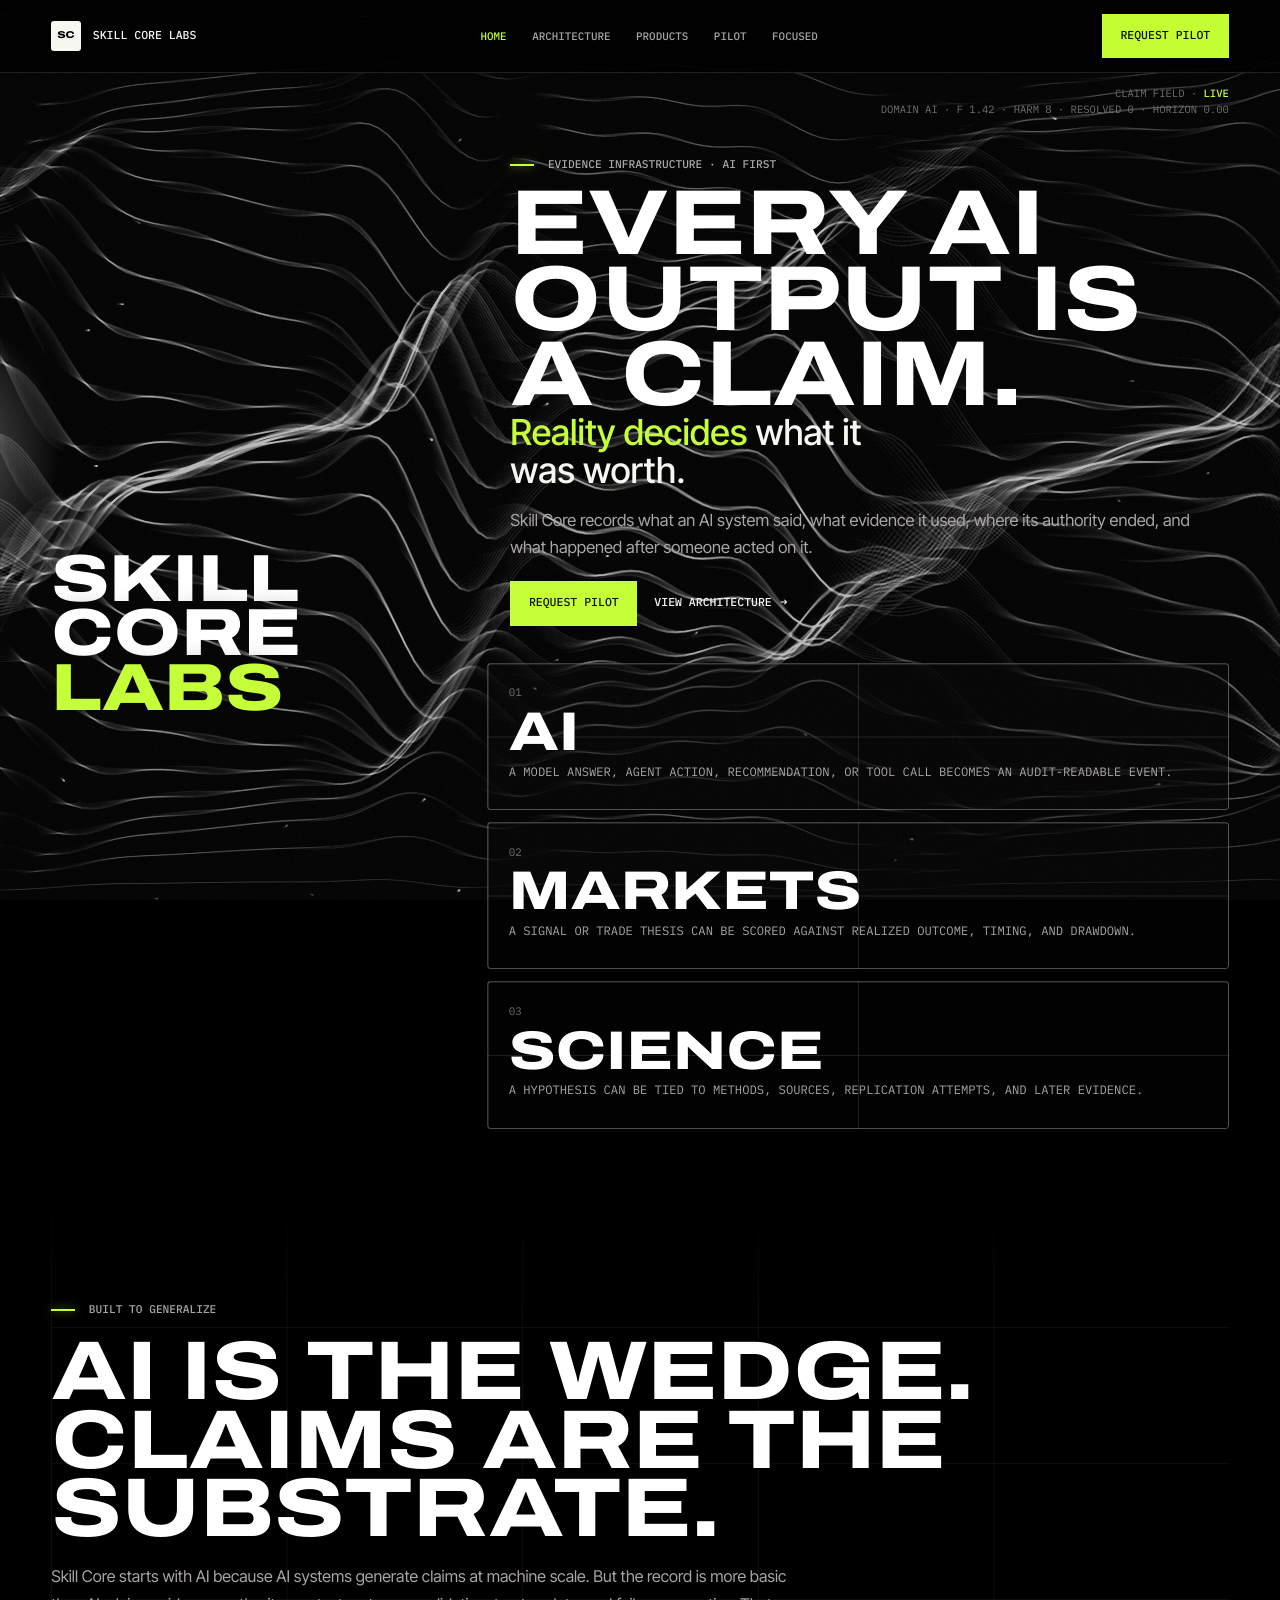
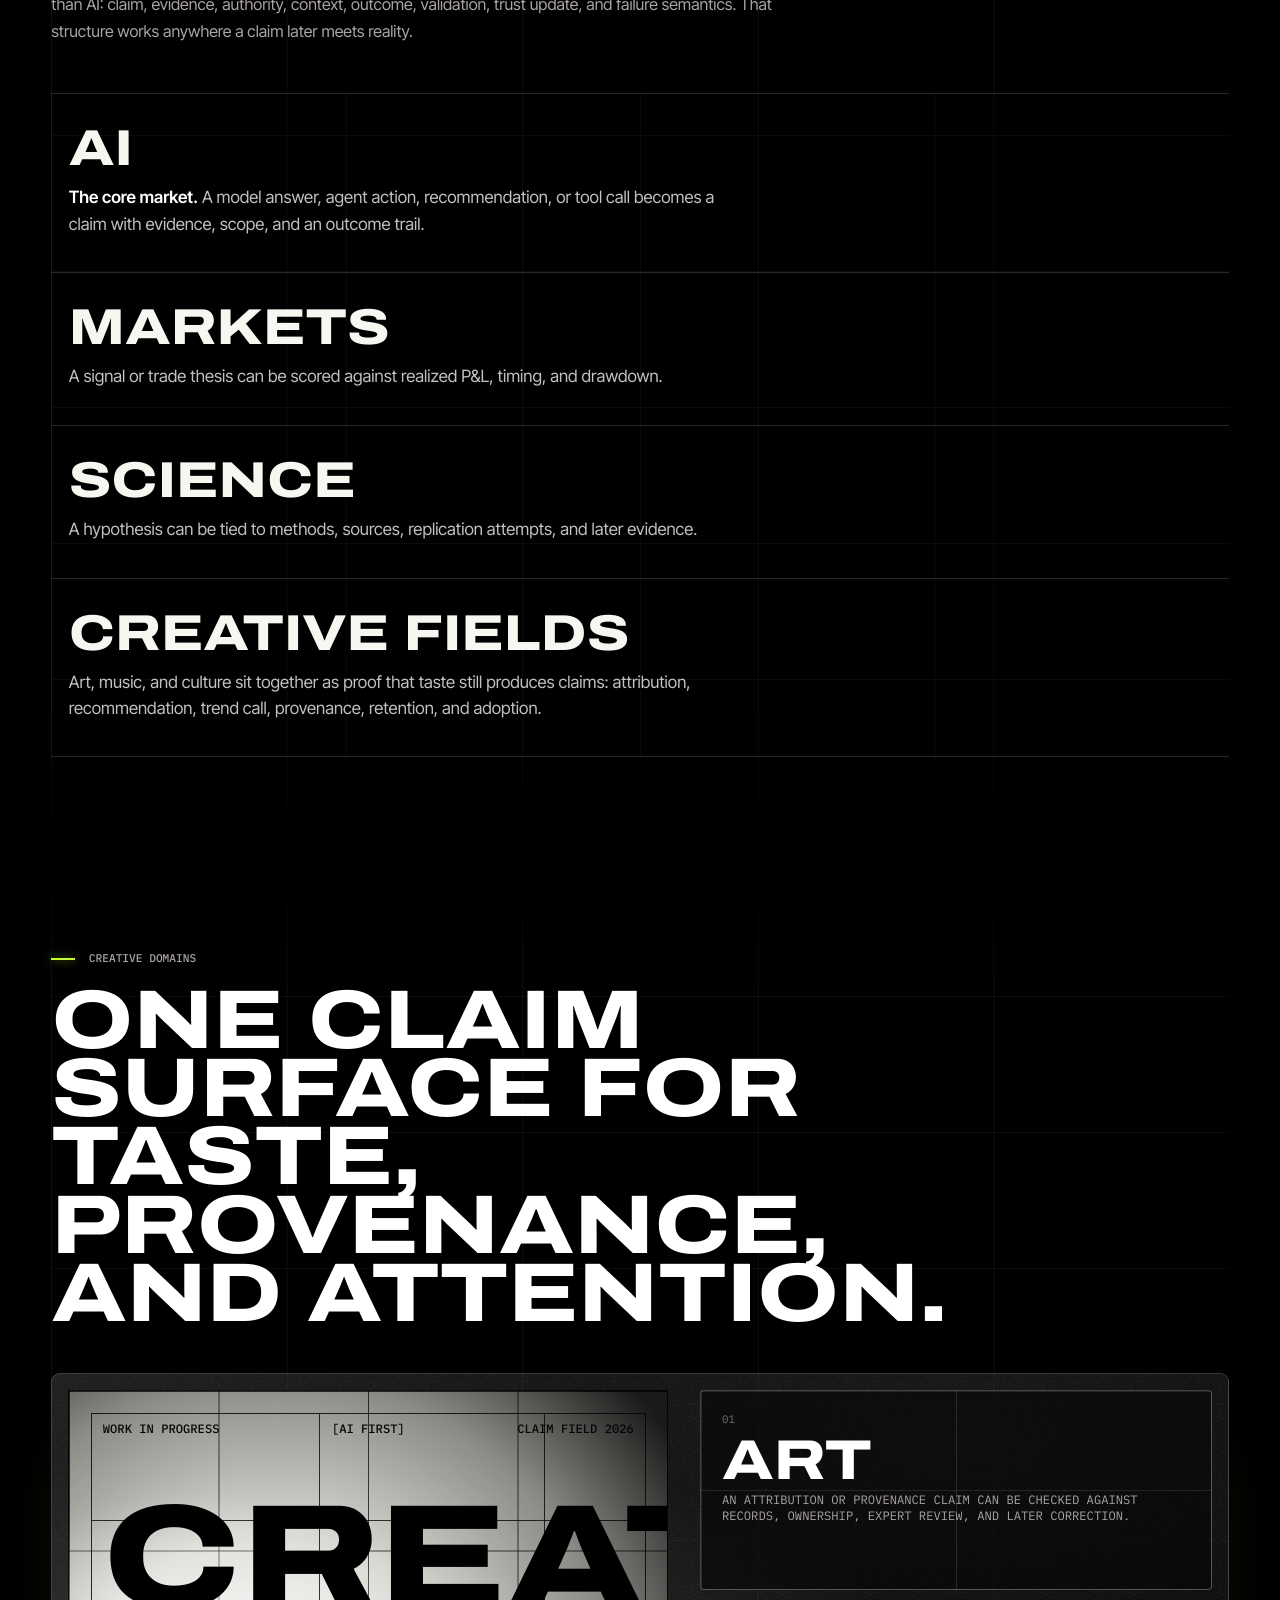
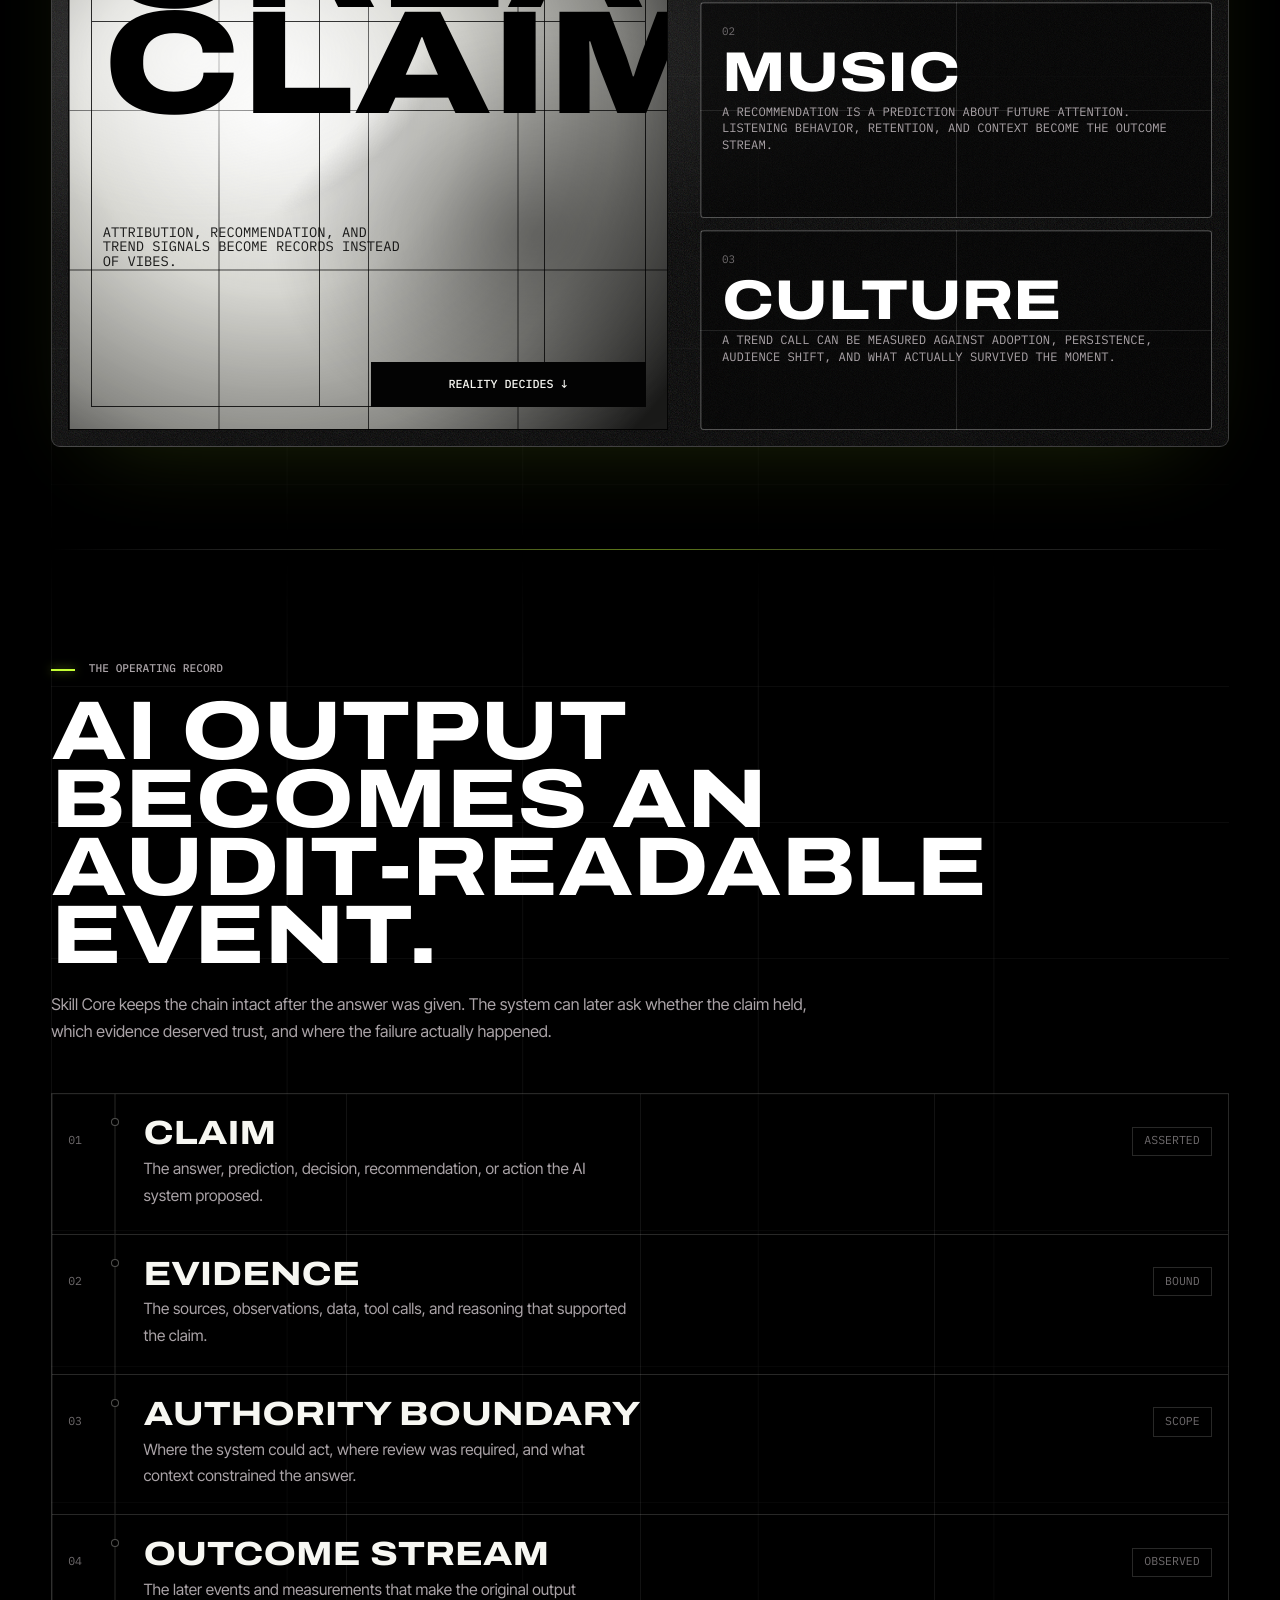
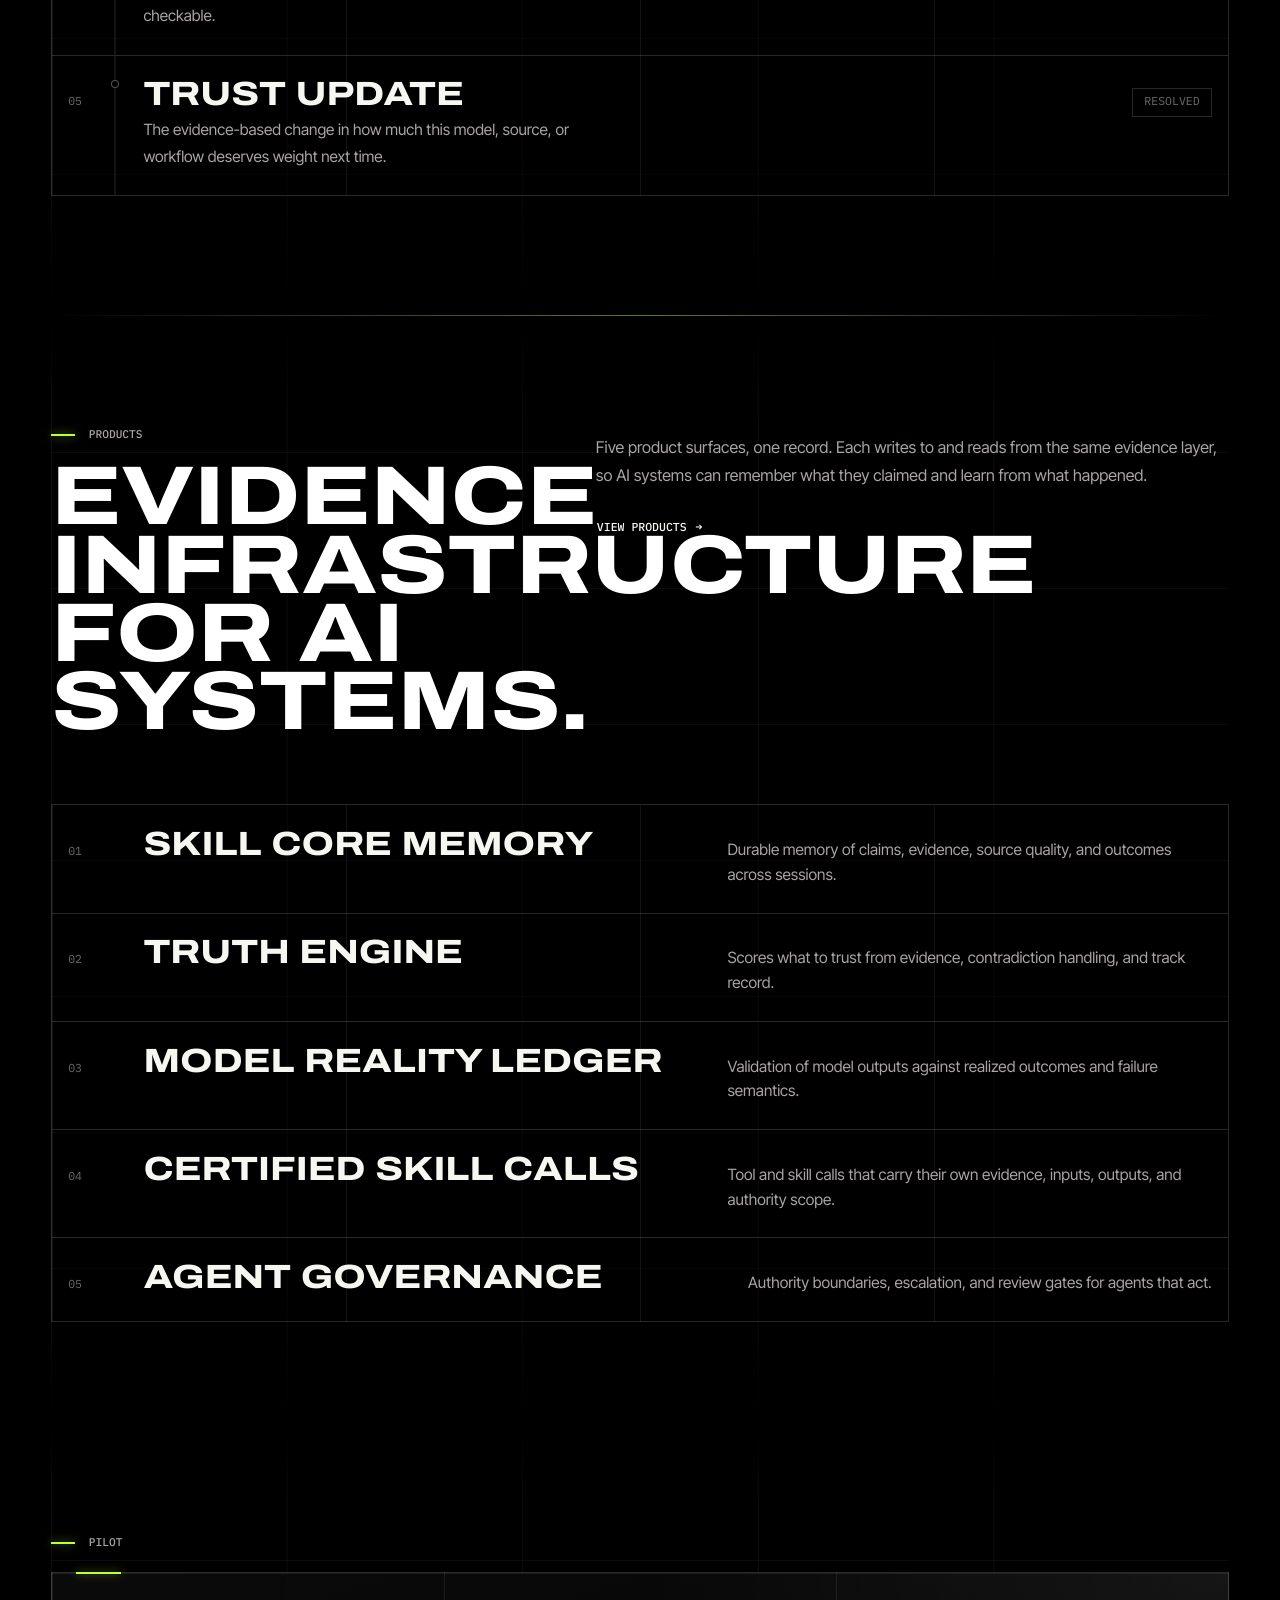
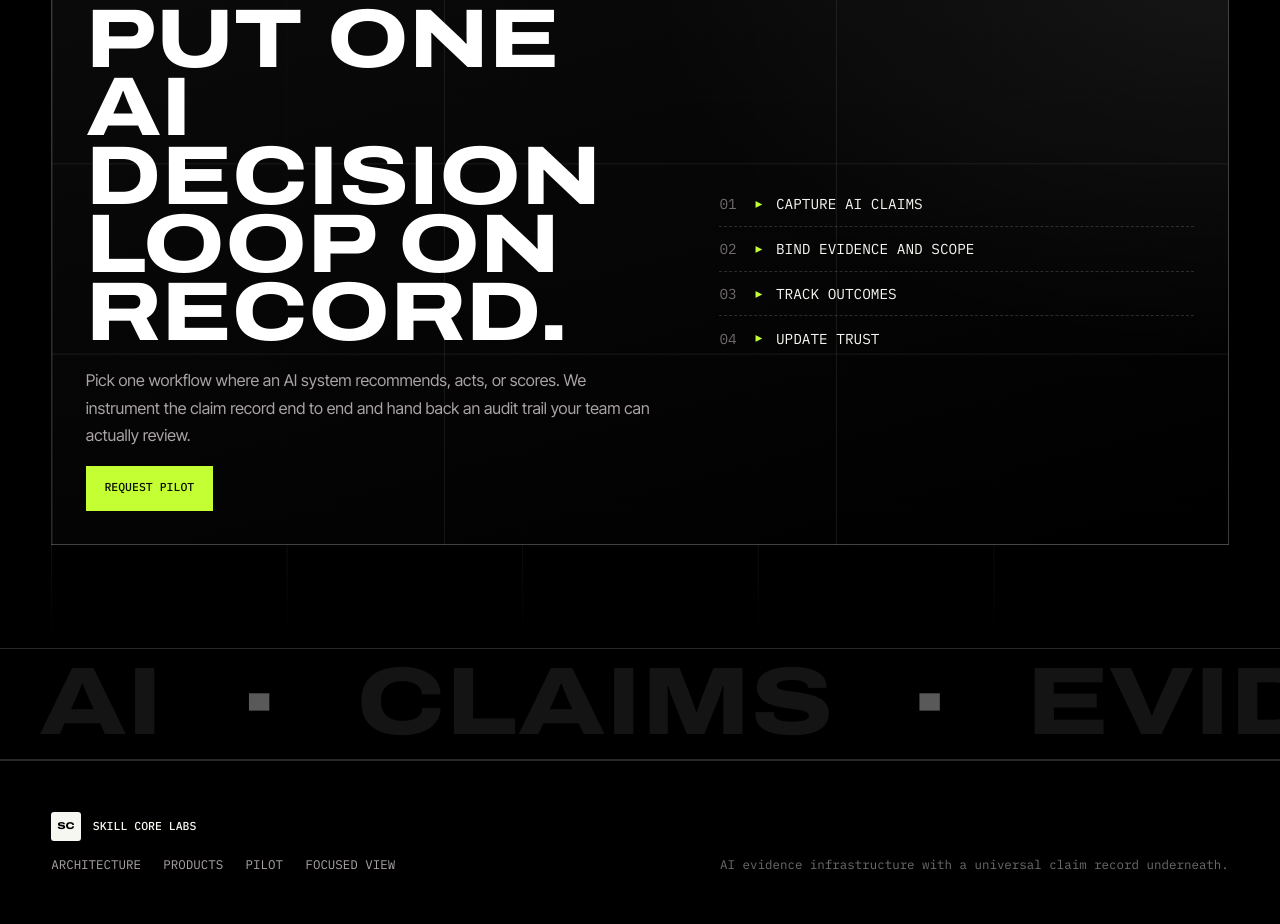
==== index.html @ 96c2e62c "Rebalance homepage hero hierarchy" ====
<!doctype html>
<html lang="en">
<head>
  <meta charset="utf-8">
  <meta name="viewport" content="width=device-width, initial-scale=1">
  <title>Skill Core Labs | Evidence Infrastructure for AI Systems</title>
  <meta name="description" content="Skill Core Labs records AI claims, binds them to evidence, tracks outcomes, and updates trust from what actually happened. Built for AI systems, extensible to markets, science, and creative domains.">
  <meta name="theme-color" content="#08080A">
  <meta property="og:type" content="website">
  <meta property="og:site_name" content="Skill Core Labs">
  <meta property="og:title" content="Skill Core Labs | Evidence Infrastructure for AI Systems">
  <meta property="og:description" content="Every AI output makes a claim. Skill Core binds the claim to evidence, authority, context, and outcomes so trust can update from reality.">
  <meta property="og:url" content="https://skillcorelabs.com/">
  <link rel="preconnect" href="https://fonts.googleapis.com">
  <link rel="preconnect" href="https://fonts.gstatic.com" crossorigin>
  <link href="https://fonts.googleapis.com/css2?family=Archivo:wdth,wght@62..125,100..900&family=IBM+Plex+Mono:wght@400;500&family=Inter+Tight:wght@400;500;600;700&display=swap" rel="stylesheet">
  <link rel="stylesheet" href="skillcore-v2.css">
</head>
<body>
  <canvas id="field" class="harmonic-field page-field" data-domain="3" aria-hidden="true" tabindex="-1"></canvas>
  <header class="topbar">
    <nav class="site-shell nav" aria-label="Primary navigation">
      <a class="brand" href="index.html"><span class="brand-mark">SC</span><span>Skill Core Labs</span></a>
      <div class="nav-links">
        <a aria-current="page" href="index.html">Home</a>
        <a href="architecture.html">Architecture</a>
        <a href="products.html">Products</a>
        <a href="pilot.html">Pilot</a>
        <a href="index-focused.html">Focused</a>
      </div>
      <a class="cta" href="pilot.html">Request pilot</a>
    </nav>
  </header>

  <main id="main">
    <section class="hero hero-claim-board">
      <div class="hud" aria-hidden="true">
        <div>CLAIM FIELD · <b>live</b></div>
        <div id="hud-line">DOMAIN AI · f 1.60 · HARM 6 · RESOLVED 0 · HORIZON 0.00</div>
      </div>
      <div class="hero-grid">
        <div class="home-hero-layout intro d2" aria-label="Skill Core claim field overview">
          <div class="wordmark" aria-label="Skill Core Labs"><span>Skill</span><span>Core</span><span class="labs">Labs</span></div>
          <div class="claim-stack">
            <div class="claim-intro">
              <p class="eyebrow intro d1">Evidence infrastructure · AI first</p>
              <h1 class="hero-title">Every AI output is a claim.</h1>
              <p class="thesis intro d3"><span class="gold">Reality decides</span> what it was worth.</p>
              <p class="lede intro d4">Skill Core records what an AI system said, what evidence it used, where its authority ended, and what happened after someone acted on it.</p>
              <div class="cta-row intro d5">
                <a class="btn" href="pilot.html">Request pilot</a>
                <a class="btn btn-ghost" href="architecture.html">View architecture <span class="arr">→</span></a>
              </div>
            </div>
            <div class="claim-cards">
              <article class="claim-card">
                <span class="proof-index">01</span>
                <h2>AI</h2>
                <p>A model answer, agent action, recommendation, or tool call becomes an audit-readable event.</p>
              </article>
              <article class="claim-card">
                <span class="proof-index">02</span>
                <h2>Markets</h2>
                <p>A signal or trade thesis can be scored against realized outcome, timing, and drawdown.</p>
              </article>
              <article class="claim-card">
                <span class="proof-index">03</span>
                <h2>Science</h2>
                <p>A hypothesis can be tied to methods, sources, replication attempts, and later evidence.</p>
              </article>
            </div>
          </div>
        </div>
      </div>
    </section>

    <section class="band">
      <div class="wrap">
        <div class="reveal">
          <p class="eyebrow">Built to generalize</p>
          <h2 class="head">AI is the wedge. Claims are the substrate.</h2>
          <p class="body-col">Skill Core starts with AI because AI systems generate claims at machine scale. But the record is more basic than AI: claim, evidence, authority, context, outcome, validation, trust update, and failure semantics. That structure works anywhere a claim later meets reality.</p>
        </div>

        <div class="doms reveal">
          <div class="dom"><div class="dname">AI</div><div class="dtext"><b>The core market.</b> A model answer, agent action, recommendation, or tool call becomes a claim with evidence, scope, and an outcome trail.</div></div>
          <div class="dom"><div class="dname">Markets</div><div class="dtext">A signal or trade thesis can be scored against realized P&amp;L, timing, and drawdown.</div></div>
          <div class="dom"><div class="dname">Science</div><div class="dtext">A hypothesis can be tied to methods, sources, replication attempts, and later evidence.</div></div>
          <div class="dom"><div class="dname">Creative fields</div><div class="dtext">Art, music, and culture sit together as proof that taste still produces claims: attribution, recommendation, trend call, provenance, retention, and adoption.</div></div>
        </div>
      </div>
    </section>

    <section class="band creative-proof">
      <div class="wrap">
        <div class="reveal creative-head">
          <div>
            <p class="eyebrow">Creative domains</p>
            <h2 class="head">One claim surface for taste, provenance, and attention.</h2>
          </div>
        </div>

        <div class="proof-board reveal" aria-label="Creative fields claim examples">
          <div class="proof-poster">
            <div class="poster-grid" aria-hidden="true">
              <span></span><span></span><span></span><span></span>
            </div>
            <div class="poster-top">
              <span>WORK IN PROGRESS</span>
              <span>[AI FIRST]</span>
              <span>CLAIM FIELD 2026</span>
            </div>
            <div class="poster-title">Creative<br>Claims</div>
            <div class="poster-copy">Attribution, recommendation, and trend signals become records instead of vibes.</div>
            <div class="poster-stamp">Reality decides ↓</div>
          </div>

          <div class="proof-stack">
            <article class="proof-card">
              <span class="proof-index">01</span>
              <h3>Art</h3>
              <p>An attribution or provenance claim can be checked against records, ownership, expert review, and later correction.</p>
            </article>
            <article class="proof-card">
              <span class="proof-index">02</span>
              <h3>Music</h3>
              <p>A recommendation is a prediction about future attention. Listening behavior, retention, and context become the outcome stream.</p>
            </article>
            <article class="proof-card">
              <span class="proof-index">03</span>
              <h3>Culture</h3>
              <p>A trend call can be measured against adoption, persistence, audience shift, and what actually survived the moment.</p>
            </article>
          </div>
        </div>
      </div>
    </section>

    <div class="wrap"><hr class="hr-horizon"></div>

    <section class="band">
      <div class="wrap">
        <div class="reveal">
          <p class="eyebrow">The operating record</p>
          <h2 class="head">AI output becomes an audit-readable event.</h2>
          <p class="body-col">Skill Core keeps the chain intact after the answer was given. The system can later ask whether the claim held, which evidence deserved trust, and where the failure actually happened.</p>
        </div>
        <ol class="record reveal">
          <li class="rec"><span class="idx">01</span><span class="node" aria-hidden="true"></span><div><div class="ttl">Claim</div><p class="desc">The answer, prediction, decision, recommendation, or action the AI system proposed.</p></div><span class="tag">asserted</span></li>
          <li class="rec"><span class="idx">02</span><span class="node" aria-hidden="true"></span><div><div class="ttl">Evidence</div><p class="desc">The sources, observations, data, tool calls, and reasoning that supported the claim.</p></div><span class="tag">bound</span></li>
          <li class="rec"><span class="idx">03</span><span class="node" aria-hidden="true"></span><div><div class="ttl">Authority boundary</div><p class="desc">Where the system could act, where review was required, and what context constrained the answer.</p></div><span class="tag">scope</span></li>
          <li class="rec"><span class="idx">04</span><span class="node" aria-hidden="true"></span><div><div class="ttl">Outcome stream</div><p class="desc">The later events and measurements that make the original output checkable.</p></div><span class="tag">observed</span></li>
          <li class="rec"><span class="idx">05</span><span class="node" aria-hidden="true"></span><div><div class="ttl">Trust update</div><p class="desc">The evidence-based change in how much this model, source, or workflow deserves weight next time.</p></div><span class="tag">resolved</span></li>
        </ol>
      </div>
    </section>

    <div class="wrap"><hr class="hr-horizon"></div>

    <section class="band">
      <div class="wrap">
        <div class="reveal two">
          <div>
            <p class="eyebrow">Products</p>
            <h2 class="head">Evidence infrastructure for AI systems.</h2>
          </div>
          <div class="body-col">
            <p>Five product surfaces, one record. Each writes to and reads from the same evidence layer, so AI systems can remember what they claimed and learn from what happened.</p>
            <a class="btn btn-ghost" href="products.html">View products <span class="arr">→</span></a>
          </div>
        </div>
        <div class="prod reveal">
          <div class="prow"><span class="pidx">01</span><span class="pname">Skill Core Memory</span><span class="pdesc">Durable memory of claims, evidence, source quality, and outcomes across sessions.</span></div>
          <div class="prow"><span class="pidx">02</span><span class="pname">Truth Engine</span><span class="pdesc">Scores what to trust from evidence, contradiction handling, and track record.</span></div>
          <div class="prow"><span class="pidx">03</span><span class="pname">Model Reality Ledger</span><span class="pdesc">Validation of model outputs against realized outcomes and failure semantics.</span></div>
          <div class="prow"><span class="pidx">04</span><span class="pname">Certified Skill Calls</span><span class="pdesc">Tool and skill calls that carry their own evidence, inputs, outputs, and authority scope.</span></div>
          <div class="prow"><span class="pidx">05</span><span class="pname">Agent Governance</span><span class="pdesc">Authority boundaries, escalation, and review gates for agents that act.</span></div>
        </div>
      </div>
    </section>

    <section class="band">
      <div class="wrap reveal">
        <p class="eyebrow">Pilot</p>
        <div class="pilot-card">
          <div class="pilot-grid">
            <div>
              <h2 class="head">Put one AI decision loop on record.</h2>
              <p class="body-col">Pick one workflow where an AI system recommends, acts, or scores. We instrument the claim record end to end and hand back an audit trail your team can actually review.</p>
              <a class="btn" href="pilot.html">Request pilot</a>
            </div>
            <ol class="steps">
              <li><span class="num">01</span><span class="tick">▸</span>Capture AI claims</li>
              <li><span class="num">02</span><span class="tick">▸</span>Bind evidence and scope</li>
              <li><span class="num">03</span><span class="tick">▸</span>Track outcomes</li>
              <li><span class="num">04</span><span class="tick">▸</span>Update trust</li>
            </ol>
          </div>
        </div>
      </div>
    </section>

    <div class="marquee" aria-hidden="true"><div class="marquee__track" id="marquee"></div></div>
  </main>

  <footer class="footer">
    <div class="site-shell footer-grid">
      <div>
        <a class="brand" href="index.html"><span class="brand-mark">SC</span><span>Skill Core Labs</span></a>
        <div class="foot-links"><a href="architecture.html">Architecture</a><a href="products.html">Products</a><a href="pilot.html">Pilot</a><a href="index-focused.html">Focused view</a></div>
      </div>
      <span>AI evidence infrastructure with a universal claim record underneath.</span>
    </div>
  </footer>
  <script src="skillcore-field.js"></script>
</body>
</html>
---- skillcore-v2.css ----
:root {
  --ink: #000000;
  --ink-2: #050505;
  --panel: #090909;
  --panel-2: #111111;
  --paper: #f7f7f2;
  --paper-hot: #ffffff;
  --poster: #d7d7d1;
  --muted: #aaa3a7;
  --muted-2: #6f6b6d;
  --line: rgba(247, 247, 242, 0.16);
  --line-strong: rgba(247, 247, 242, 0.32);
  --accent-rgb: 196, 255, 52;
  --accent: rgb(var(--accent-rgb));
  --maxw: 1540px;
  --pad: clamp(1rem, 4vw, 4.2rem);
  --sec: clamp(4rem, 8vw, 7rem);
  --display: "Archivo", "Arial Black", "Helvetica Neue", Arial, system-ui, sans-serif;
  --body: "Inter Tight", "Helvetica Neue", Arial, system-ui, -apple-system, sans-serif;
  --mono: "IBM Plex Mono", "SFMono-Regular", Consolas, ui-monospace, monospace;
}

* { box-sizing: border-box; }

html {
  background: var(--ink);
  -webkit-text-size-adjust: 100%;
  scroll-behavior: smooth;
  font-synthesis: none;
}

body {
  margin: 0;
  min-height: 100vh;
  color: var(--paper);
  background: #000;
  font-family: var(--body);
  font-size: 1.04rem;
  line-height: 1.6;
  font-weight: 400;
  letter-spacing: 0;
  -webkit-font-smoothing: antialiased;
  text-rendering: geometricPrecision;
  overflow-x: hidden;
}

body::before {
  content: "";
  position: fixed;
  inset: 0;
  z-index: -2;
  pointer-events: none;
  opacity: 0.35;
  background:
    linear-gradient(90deg, rgba(255,255,255,0.06) 0 1px, transparent 1px) 50% 0 / 20vw 100%,
    linear-gradient(180deg, rgba(255,255,255,0.04) 0 1px, transparent 1px) 0 0 / 100% 12rem;
  mask-image: radial-gradient(100% 80% at 50% 15%, #000 0 42%, transparent 78%);
}

body::after {
  content: "";
  position: fixed;
  inset: 0;
  z-index: 40;
  pointer-events: none;
  opacity: 0.075;
  mix-blend-mode: screen;
  background-image: url("data:image/svg+xml,%3Csvg xmlns='http://www.w3.org/2000/svg' width='150' height='150'%3E%3Cfilter id='n'%3E%3CfeTurbulence type='fractalNoise' baseFrequency='0.9' numOctaves='3' stitchTiles='stitch'/%3E%3C/filter%3E%3Crect width='100%25' height='100%25' filter='url(%23n)' opacity='0.72'/%3E%3C/svg%3E");
}

a { color: inherit; text-decoration: none; }
button { font: inherit; }
::selection { background: rgba(var(--accent-rgb), 0.3); color: #0a0f02; }
.gold { color: var(--accent); }

.sr-only {
  position: absolute;
  width: 1px;
  height: 1px;
  padding: 0;
  margin: -1px;
  overflow: hidden;
  clip: rect(0, 0, 0, 0);
  white-space: nowrap;
  border: 0;
}

.site-shell,
.wrap {
  width: 100%;
  max-width: var(--maxw);
  margin-inline: auto;
  padding-inline: var(--pad);
}

main,
.footer,
footer {
  position: relative;
  z-index: 1;
}

.topbar {
  position: fixed;
  inset: 0 0 auto 0;
  z-index: 50;
  border-bottom: 1px solid rgba(255,255,255,0.12);
  background: rgba(0, 0, 0, 0.78);
  backdrop-filter: blur(18px) saturate(110%);
  -webkit-backdrop-filter: blur(18px) saturate(110%);
}

.nav {
  min-height: 72px;
  display: flex;
  align-items: center;
  justify-content: space-between;
  gap: 1rem;
}

.brand {
  display: inline-flex;
  align-items: center;
  gap: 0.75rem;
  color: var(--paper);
  font-family: var(--mono);
  font-size: 0.72rem;
  font-weight: 500;
  letter-spacing: 0;
  line-height: 1;
  text-transform: uppercase;
}

.brand-mark {
  position: relative;
  display: grid;
  place-items: center;
  width: 1.85rem;
  height: 1.85rem;
  overflow: hidden;
  border: 1px solid var(--line-strong);
  border-radius: 3px;
  color: #000;
  background: var(--paper);
  font-family: var(--display);
  font-size: 0.62rem;
  font-weight: 780;
  font-variation-settings: "wdth" 122, "wght" 780;
}

.nav-links {
  display: flex;
  align-items: center;
  gap: clamp(0.8rem, 2vw, 1.8rem);
  scrollbar-width: none;
}
.nav-links::-webkit-scrollbar { display: none; }

.nav-links a {
  color: var(--muted);
  font-family: var(--mono);
  font-size: 0.68rem;
  font-weight: 500;
  letter-spacing: 0;
  line-height: 1;
  text-transform: uppercase;
  transition: color 0.2s ease;
}

.nav-links a:hover,
.nav-links a[aria-current="page"] { color: var(--accent); }

.cta,
.btn {
  display: inline-flex;
  align-items: center;
  justify-content: center;
  gap: 0.55rem;
  min-height: 2.8rem;
  padding: 0.72rem 1.1rem;
  border: 1px solid var(--accent);
  border-radius: 0;
  color: #0a0f02;
  background: var(--accent);
  font-family: var(--mono);
  font-size: 0.72rem;
  font-weight: 500;
  letter-spacing: 0;
  line-height: 1;
  text-transform: uppercase;
  cursor: pointer;
  transition: color 0.2s ease, background 0.2s ease, border-color 0.2s ease, transform 0.2s ease;
}

.cta:hover,
.btn:hover {
  color: var(--accent);
  background: #050a00;
  border-color: var(--accent);
  box-shadow: 0 10px 30px -14px rgba(var(--accent-rgb), 0.7);
  transform: translateY(-1px);
}

.cta.secondary,
.btn-ghost {
  color: var(--paper);
  background: transparent;
  border-color: transparent;
  padding-inline: 0;
}

.cta.secondary:hover,
.btn-ghost:hover {
  color: var(--accent);
  background: transparent;
  border-color: transparent;
  transform: none;
}

.arr { transition: transform 0.22s ease; }
.btn-ghost:hover .arr,
.cta.secondary:hover .arr { transform: translateX(4px); }

.hero {
  position: relative;
  min-height: 100svh;
  display: flex;
  align-items: center;
  isolation: isolate;
  padding-block: 7.8rem 3rem;
  overflow: hidden;
}

.hero.compact {
  min-height: 78svh;
  padding-bottom: 4rem;
}

.hero::after {
  content: "";
  position: absolute;
  left: 0;
  right: 0;
  bottom: 0;
  height: 28%;
  z-index: -1;
  pointer-events: none;
  background: linear-gradient(to bottom, transparent, #000);
}

.hero-grid {
  position: relative;
  z-index: 2;
  width: 100%;
  max-width: var(--maxw);
  margin-inline: auto;
  padding-inline: var(--pad);
}

.hero-copy-grid { max-width: 78rem; }

.hero > .harmonic-field,
.field-stage > .harmonic-field {
  position: absolute;
  inset: 0;
  z-index: -1;
  width: 100%;
  height: 100%;
  opacity: 0.38;
  pointer-events: none;
  filter: grayscale(1) contrast(1.15);
  -webkit-mask-image: radial-gradient(118% 92% at 52% 48%, #000 15%, rgba(0,0,0,0.35) 58%, transparent 100%);
  mask-image: radial-gradient(118% 92% at 52% 48%, #000 15%, rgba(0,0,0,0.35) 58%, transparent 100%);
}

.field-stage { position: absolute; inset: 0; z-index: -2; }

.page-field {
  position: fixed;
  inset: 0;
  z-index: 0;
  width: 100vw;
  height: 100vh;
  opacity: 0.72;
  pointer-events: none;
  mix-blend-mode: screen;
  filter: grayscale(1) contrast(1.2);
}

.hud {
  position: absolute;
  top: 5.3rem;
  right: var(--pad);
  z-index: 2;
  max-width: 58vw;
  color: var(--muted-2);
  font-family: var(--mono);
  font-size: 0.66rem;
  line-height: 1.55;
  letter-spacing: 0;
  text-align: right;
  text-transform: uppercase;
}
.hud b { color: var(--accent); font-weight: 500; }

.eyebrow,
.kicker {
  display: inline-flex;
  align-items: center;
  gap: 0.85rem;
  margin: 0 0 1.25rem;
  color: var(--muted);
  font-family: var(--mono);
  font-size: 0.7rem;
  font-weight: 500;
  letter-spacing: 0;
  line-height: 1.45;
  text-transform: uppercase;
}
.eyebrow::before,
.kicker::before {
  content: "";
  width: 1.5rem;
  height: 2px;
  background: var(--accent);
  box-shadow: 0 0 10px rgba(var(--accent-rgb), 0.6);
}

h1,
h2,
h3 {
  margin: 0;
  color: var(--paper-hot);
  font-family: var(--display);
  text-transform: uppercase;
}

h1 {
  max-width: 13ch;
  font-size: 8rem;
  font-weight: 760;
  line-height: 0.82;
  letter-spacing: 0;
  font-stretch: 122%;
  font-variation-settings: "wdth" 122, "wght" 760;
}

.hero-title { max-width: 11ch; font-size: 4.4rem; }

.hero-lead {
  margin: 0 0 0.5rem;
  color: var(--muted);
  font-family: var(--mono);
  font-size: 1rem;
  font-weight: 400;
  letter-spacing: 0;
  text-transform: uppercase;
}

.hwrap { position: relative; display: inline-block; max-width: 100%; margin: 0 0 1.4rem; }
.hword {
  display: inline-block;
  color: var(--paper-hot);
  font-family: var(--display);
  font-size: 11rem;
  font-weight: 760;
  line-height: 0.78;
  letter-spacing: 0;
  font-stretch: 122%;
  font-variation-settings: "wdth" 122, "wght" 760;
  text-transform: uppercase;
  transition: opacity 0.26s ease, transform 0.28s cubic-bezier(.2,.7,.2,1);
}
.hwrap::after {
  content: "";
  position: absolute;
  left: 0;
  right: 0;
  bottom: 0.01em;
  height: 0.055em;
  background: var(--accent);
  transform-origin: left;
  transition: transform 0.45s cubic-bezier(.2,.7,.2,1);
}
.hwrap.swap .hword { opacity: 0; transform: translateY(0.18em); }
.hwrap.swap::after { transform: scaleX(0); }

.thesis,
.hero-line {
  max-width: 24ch;
  margin: 0 0 1.15rem;
  color: var(--paper);
  font-family: var(--body);
  font-size: 1.85rem;
  font-weight: 500;
  line-height: 1.05;
  letter-spacing: 0;
}
.lede,
.hero-copy {
  max-width: 46rem;
  margin: 0 0 1.7rem;
  color: var(--muted);
  font-size: 1.04rem;
  line-height: 1.62;
}

.actions,
.cta-row { display: flex; flex-wrap: wrap; align-items: center; gap: 1.25rem; }

/* Reference-image board system */
.claim-board,
.proof-board {
  position: relative;
  display: grid;
  grid-template-columns: minmax(0, 1.08fr) minmax(23rem, 0.92fr);
  gap: clamp(1rem, 2.6vw, 2rem);
  padding: clamp(0.7rem, 1.3vw, 1rem);
  border: 1px solid rgba(255,255,255,0.22);
  border-radius: 9px;
  background:
    linear-gradient(135deg, rgba(255,255,255,0.08), rgba(255,255,255,0.02) 42%, rgba(0,0,0,0.32)),
    rgba(8,8,8,0.28);
  box-shadow: 0 36px 90px -48px rgba(var(--accent-rgb),0.18), 0 32px 80px -40px rgba(0,0,0,0.85);
  overflow: hidden;
}

.claim-board-solo {
  grid-template-columns: minmax(0, 45rem);
  justify-content: end;
  max-width: 100%;
  margin-left: auto;
  background:
    linear-gradient(135deg, rgba(255,255,255,0.025), rgba(255,255,255,0.006) 42%, rgba(0,0,0,0.08)),
    rgba(8,8,8,0.035);
  border-color: rgba(255,255,255,0.12);
}

.claim-board-solo::before {
  opacity: 0.12;
}

.claim-board-open {
  grid-template-columns: minmax(18rem, 1fr) minmax(0, 45rem);
  align-items: stretch;
  background: transparent;
  border: 0;
  border-color: transparent;
  border-radius: 0;
  box-shadow: none;
  overflow: visible;
}

.claim-board-open::before,
.claim-board-open::after {
  opacity: 0;
}

.claim-wordmark {
  position: relative;
  z-index: 1;
  display: flex;
  flex-direction: column;
  justify-content: center;
  min-height: clamp(32rem, 52vw, 48rem);
  padding: clamp(1.2rem, 2.7vw, 2.1rem);
  color: var(--paper-hot);
  font-family: var(--display);
  font-size: 8.1rem;
  font-weight: 830;
  font-stretch: 125%;
  font-variation-settings: "wdth" 125, "wght" 830;
  line-height: 0.68;
  text-transform: uppercase;
  text-shadow: 0 2px 26px rgba(0,0,0,0.42);
}

.claim-wordmark span {
  display: block;
}

.claim-board-open .claim-wordmark span:last-child {
  color: var(--acid);
  text-shadow: 0 0 22px rgba(var(--accent-rgb),0.18), 0 2px 26px rgba(0,0,0,0.42);
}
.claim-board::before,
.proof-board::before {
  content: "";
  position: absolute;
  inset: 0;
  pointer-events: none;
  opacity: 0.22;
  mix-blend-mode: screen;
  background:
    radial-gradient(76% 50% at 24% 42%, rgba(255,255,255,0.56), transparent 64%),
    radial-gradient(54% 42% at 78% 10%, rgba(255,255,255,0.14), transparent 62%);
  filter: blur(0.3px) contrast(150%);
}
.claim-board::after,
.proof-board::after {
  content: "";
  position: absolute;
  inset: 0;
  pointer-events: none;
  opacity: 0.18;
  background-image: url("data:image/svg+xml,%3Csvg xmlns='http://www.w3.org/2000/svg' width='88' height='88'%3E%3Cfilter id='n'%3E%3CfeTurbulence type='fractalNoise' baseFrequency='1.15' numOctaves='3' stitchTiles='stitch'/%3E%3C/filter%3E%3Crect width='100%25' height='100%25' filter='url(%23n)' opacity='0.82'/%3E%3C/svg%3E");
}

.claim-poster,
.proof-poster,
.claim-stack,
.proof-stack { position: relative; z-index: 1; }

.claim-poster,
.proof-poster {
  min-height: clamp(32rem, 52vw, 48rem);
  padding: clamp(1.2rem, 2.7vw, 2.1rem);
  border: 1px solid rgba(0,0,0,0.88);
  background:
    linear-gradient(90deg, rgba(0,0,0,0.72) 0 1px, transparent 1px) 0 0 / 25% 100%,
    linear-gradient(180deg, rgba(0,0,0,0.72) 0 1px, transparent 1px) 0 0 / 100% 25%,
    radial-gradient(82% 74% at 34% 50%, rgba(255,255,255,0.88), rgba(215,215,210,0.65) 38%, rgba(42,42,40,0.44) 70%, rgba(0,0,0,0.88)),
    var(--poster);
  color: #020202;
  isolation: isolate;
  overflow: hidden;
}

.claim-poster {
  border-color: rgba(247,247,242,0.2);
  background:
    linear-gradient(90deg, rgba(247,247,242,0.22) 0 1px, transparent 1px) 0 0 / 25% 100%,
    linear-gradient(180deg, rgba(247,247,242,0.18) 0 1px, transparent 1px) 0 0 / 100% 25%,
    radial-gradient(82% 74% at 34% 50%, rgba(247,247,242,0.4), rgba(170,170,164,0.18) 38%, rgba(42,42,40,0.1) 70%, rgba(0,0,0,0.22)),
    rgba(247,247,242,0.06);
  color: var(--paper-hot);
  backdrop-filter: blur(1px);
  -webkit-backdrop-filter: blur(1px);
}

.claim-poster::before,
.proof-poster::before {
  content: "";
  position: absolute;
  inset: -10%;
  z-index: -1;
  opacity: 0.76;
  background:
    radial-gradient(56% 34% at 26% 43%, rgba(255,255,255,0.92), transparent 62%),
    radial-gradient(55% 42% at 73% 66%, rgba(0,0,0,0.54), transparent 66%);
  filter: blur(10px) contrast(180%);
}

.claim-poster::before {
  opacity: 0.18;
  background:
    radial-gradient(56% 34% at 26% 43%, rgba(255,255,255,0.22), transparent 62%),
    radial-gradient(55% 42% at 73% 66%, rgba(0,0,0,0.28), transparent 66%);
}

.poster-grid {
  position: absolute;
  inset: clamp(1rem, 1.7vw, 1.55rem);
  border: 1px solid rgba(0,0,0,0.82);
  pointer-events: none;
}
.poster-grid span { position: absolute; background: rgba(0,0,0,0.78); }
.poster-grid span:nth-child(1) { left: 0; right: 0; top: 18%; height: 1px; }
.poster-grid span:nth-child(2) { left: 0; right: 0; top: 35%; height: 1px; }
.poster-grid span:nth-child(3) { top: 0; bottom: 0; left: 41%; width: 1px; }
.poster-grid span:nth-child(4) { top: 0; bottom: 0; right: 18%; width: 1px; }

.poster-top {
  position: relative;
  display: grid;
  grid-template-columns: 1fr auto 1fr;
  gap: 0.9rem;
  color: #060606;
  font-family: var(--mono);
  font-size: 0.76rem;
  font-weight: 500;
  letter-spacing: 0;
  line-height: 0.96;
  text-transform: uppercase;
}
.poster-top span:last-child { justify-self: end; }

.claim-poster .poster-grid { border-color: rgba(247,247,242,0.38); }
.claim-poster .poster-grid span { background: rgba(247,247,242,0.28); }
.claim-poster .poster-top,
.claim-poster .poster-copy { color: rgba(247,247,242,0.86); }

.poster-title {
  position: relative;
  margin-top: clamp(2rem, 5.4vw, 5.4rem);
  color: #000;
  font-family: var(--display);
  font-size: 9.2rem;
  font-weight: 830;
  font-stretch: 125%;
  font-variation-settings: "wdth" 125, "wght" 830;
  line-height: 0.72;
  letter-spacing: 0;
  text-transform: uppercase;
  white-space: nowrap;
}
.claim-poster .poster-title { transform: translateX(0.4rem); }
.claim-poster .poster-title,
.claim-poster .poster-title span {
  color: var(--paper-hot);
}

.poster-title span {
  display: block;
  margin-top: 0.06em;
}

.poster-title-labs {
  font-size: 8.1rem;
  line-height: 0.68;
}

.poster-copy {
  position: relative;
  max-width: 36ch;
  margin-top: clamp(2.5rem, 8.4vw, 8.5rem);
  color: rgba(0,0,0,0.88);
  font-family: var(--mono);
  font-size: 0.86rem;
  line-height: 1.08;
  letter-spacing: 0;
  text-transform: uppercase;
}

.poster-stamp {
  position: absolute;
  right: clamp(1rem, 1.7vw, 1.55rem);
  bottom: clamp(1rem, 1.7vw, 1.55rem);
  min-width: min(19rem, 46%);
  padding: 1.05rem 1.35rem;
  color: var(--paper);
  background: #030303;
  font-family: var(--mono);
  font-size: 0.73rem;
  font-weight: 500;
  letter-spacing: 0;
  line-height: 1;
  text-align: center;
  text-transform: uppercase;
}

.claim-stack { display: grid; grid-template-rows: auto 1fr auto; gap: 0.9rem; }
.claim-intro {
  min-height: 14rem;
  padding: clamp(1rem, 1.8vw, 1.45rem);
  border: 0;
  background: transparent;
}
.claim-intro .eyebrow { margin-bottom: 0.9rem; }
.claim-intro .lede { margin-bottom: 1.2rem; }
.claim-intro .cta-row { gap: 1rem; }

.claim-cards,
.proof-stack { display: grid; grid-template-columns: 1fr; gap: 0.75rem; }
.claim-card,
.proof-card {
  min-height: 9.2rem;
  padding: clamp(1rem, 1.6vw, 1.3rem);
  border: 1px solid rgba(255,255,255,0.22);
  border-radius: 4px;
  background:
    linear-gradient(90deg, rgba(255,255,255,0.12) 0 1px, transparent 1px) 0 0 / 50% 100%,
    linear-gradient(180deg, rgba(255,255,255,0.1) 0 1px, transparent 1px) 0 0 / 100% 50%,
    rgba(4,4,4,0.55);
}

.claim-board-open .claim-card {
  background: rgba(4,4,4,0.34);
}

.wordmark {
  position: relative;
  z-index: 1;
  display: grid;
  gap: 0.08em;
  margin: 0;
  font-family: var(--display);
  text-transform: uppercase;
  line-height: 0.8;
}

.wordmark span {
  display: block;
  color: var(--paper-hot);
  font-size: clamp(2.8rem, 5.2vw, 6.5rem);
  font-weight: 820;
  font-stretch: 125%;
  font-variation-settings: "wdth" 125, "wght" 820;
  letter-spacing: 0;
  text-shadow: 0 2px 26px rgba(0,0,0,0.42);
}

.wordmark .labs {
  color: var(--accent);
}

.home-hero-layout {
  position: relative;
  z-index: 1;
  display: grid;
  grid-template-columns: minmax(12rem, 0.45fr) minmax(0, 1fr);
  gap: clamp(3rem, 8vw, 8rem);
  align-items: center;
  padding: 0;
  border: 0;
  background: none;
  box-shadow: none;
  overflow: visible;
}

.home-hero-layout::before,
.home-hero-layout::after {
  display: none;
  content: none;
}

.hero-claim-board .claim-stack {
  max-width: 56rem;
  margin-left: auto;
}

.hero-claim-board .hero-title {
  max-width: 12ch;
  font-size: clamp(4.7rem, 7.2vw, 8.4rem);
  line-height: 0.82;
}

.hero-claim-board .thesis {
  max-width: 18ch;
  font-size: clamp(1.75rem, 2.8vw, 3.1rem);
}

.proof-index {
  display: block;
  margin-bottom: 0.65rem;
  color: var(--muted-2);
  font-family: var(--mono);
  font-size: 0.68rem;
  letter-spacing: 0;
}
.claim-card h2,
.proof-card h3 {
  margin-bottom: 0.65rem;
  max-width: none;
  color: var(--paper-hot);
  font-size: 3.4rem;
  font-weight: 790;
  font-stretch: 124%;
  font-variation-settings: "wdth" 124, "wght" 790;
  line-height: 0.78;
  letter-spacing: 0;
}
.claim-card p,
.proof-card p {
  margin: 0;
  color: var(--muted);
  font-family: var(--mono);
  font-size: 0.76rem;
  line-height: 1.35;
  letter-spacing: 0;
  text-transform: uppercase;
}

.chips,
.domain-strip { display: flex; flex-wrap: wrap; gap: 0.6rem; margin: 0 0 2rem; }
.chip {
  padding: 0.48rem 0.82rem;
  border: 1px solid var(--line);
  border-radius: 0;
  color: var(--muted);
  background: transparent;
  font-family: var(--mono);
  font-size: 0.7rem;
  letter-spacing: 0;
  text-transform: uppercase;
  cursor: default;
  transition: all 0.25s ease;
}
button.chip { cursor: pointer; }
.chip:hover { color: var(--paper); border-color: var(--line-strong); }
.chip.active { color: #0a0f02; border-color: var(--accent); background: var(--accent); }

.legend,
.field-hud {
  margin-top: clamp(2.6rem, 5vw, 4.2rem);
  border: 1px solid var(--line);
  display: grid;
  grid-template-columns: repeat(4, 1fr);
  gap: 1px;
  background: var(--line);
}
.legend .cell,
.readout { padding: 1.1rem; background: rgba(4,4,4,0.9); }
.legend .k,
.readout {
  color: var(--muted-2);
  font-family: var(--mono);
  font-size: 0.66rem;
  letter-spacing: 0;
  text-transform: uppercase;
}
.legend .v,
.readout strong {
  display: flex;
  align-items: center;
  gap: 0.5rem;
  color: var(--paper);
  font-family: var(--display);
  font-size: 1rem;
  font-weight: 700;
  letter-spacing: 0;
  text-transform: uppercase;
}
.dot { width: 0.42rem; height: 0.42rem; border-radius: 50%; background: var(--accent); box-shadow: 0 0 10px rgba(var(--accent-rgb), 0.75); }

section,
.band { position: relative; padding-block: var(--sec); }
.band { isolation: isolate; }
.band::before {
  content: "";
  position: absolute;
  inset: 0 var(--pad);
  z-index: -1;
  pointer-events: none;
  opacity: 0.18;
  background:
    linear-gradient(90deg, rgba(255,255,255,0.3) 0 1px, transparent 1px) 0 0 / 20% 100%,
    linear-gradient(180deg, rgba(255,255,255,0.24) 0 1px, transparent 1px) 0 0 / 100% 8.5rem;
  mask-image: linear-gradient(to bottom, transparent, #000 10%, #000 88%, transparent);
}

.hr-horizon {
  height: 1px;
  border: 0;
  margin: 0;
  background: linear-gradient(to right, transparent, var(--line-strong) 18%, rgba(var(--accent-rgb), 0.95) 50%, var(--line-strong) 82%, transparent);
  opacity: 0.5;
}

.section-head,
.two {
  display: grid;
  grid-template-columns: 0.85fr 1.15fr;
  gap: clamp(2rem, 6vw, 5rem);
  align-items: start;
  margin-bottom: 3rem;
}

.section-head > *,
.two > *,
.pilot-grid > *,
.claim-board > *,
.proof-board > *,
.claim-stack > *,
.proof-stack > * {
  min-width: 0;
}

h2,
.head {
  max-width: min(17ch, 100%);
  margin: 0 0 1.25rem;
  color: var(--paper-hot);
  font-family: var(--display);
  font-size: 5.2rem;
  font-weight: 780;
  line-height: 0.82;
  letter-spacing: 0;
  text-transform: uppercase;
  font-stretch: 122%;
  font-variation-settings: "wdth" 122, "wght" 780;
}

p,
.body-col { color: var(--muted); font-size: 1.01rem; line-height: 1.7; }
.body-col { max-width: min(48rem, 100%); }
.body-col strong,
.dtext b { color: var(--paper); font-weight: 600; }

.doms { margin-top: 3rem; border-top: 1px solid var(--line); }
.dom {
  display: grid;
  grid-template-columns: 1fr;
  gap: 0.85rem;
  align-items: start;
  padding: 2rem 1.1rem 2.15rem;
  border-bottom: 1px solid var(--line);
  background:
    linear-gradient(90deg, rgba(255,255,255,0.045) 0 1px, transparent 1px) 0 0 / 25% 100%,
    rgba(0,0,0,0.1);
  transition: padding 0.25s ease, background 0.25s ease;
}
.dname {
  color: var(--paper);
  font-family: var(--display);
  font-size: 3.15rem;
  font-weight: 780;
  line-height: 0.9;
  letter-spacing: 0;
  text-transform: uppercase;
  font-stretch: 122%;
  font-variation-settings: "wdth" 122, "wght" 780;
  transition: color 0.25s ease;
}
.dtext {
  max-width: 66ch;
  color: rgba(247,247,242,0.78);
  font-size: 1.06rem;
  line-height: 1.55;
}
.dtext b { color: var(--paper-hot); }
.dom:hover { padding-left: 1.4rem; background: linear-gradient(to right, rgba(255,255,255,0.06), transparent 55%); }
.dom:hover .dname { color: var(--accent); }

.creative-proof { padding-top: calc(var(--sec) * 0.8); }
.creative-head .head { max-width: 14.5ch; }
.proof-board { margin-top: 2.8rem; }
.proof-poster { min-height: clamp(28rem, 50vw, 40rem); }
.proof-card { min-height: 9.6rem; }
.proof-card h3 { font-size: 3.5rem; }

.record,
.record-stack,
.prod,
.grid-2,
.grid-3 { margin-top: 3rem; border-top: 1px solid var(--line); }
.record,
.prod {
  border-left: 1px solid var(--line);
  border-right: 1px solid var(--line);
  background: rgba(0,0,0,0.28);
  list-style: none;
  padding: 0;
}
.rec,
.record-row,
.prow {
  position: relative;
  display: grid;
  grid-template-columns: 3.2rem 1fr auto;
  gap: 1.5rem;
  align-items: baseline;
  padding: 1.55rem 1rem;
  border-bottom: 1px solid var(--line);
  background:
    linear-gradient(90deg, rgba(255,255,255,0.07) 0 1px, transparent 1px) 0 0 / 25% 100%,
    rgba(0,0,0,0.18);
  transition: background 0.25s ease, padding 0.25s ease;
}
.record-row { grid-template-columns: 12rem 1fr auto; }
.idx,
.key,
.pidx,
.status,
.tag {
  color: var(--muted-2);
  font-family: var(--mono);
  font-size: 0.72rem;
  letter-spacing: 0;
  text-transform: uppercase;
}
.node {
  position: absolute;
  left: calc(3.2rem + 0.75rem);
  top: 1.75rem;
  z-index: 1;
  width: 0.5rem;
  height: 0.5rem;
  border: 1px solid var(--line-strong);
  border-radius: 50%;
  background: #000;
  transform: translate(-50%, -50%);
  transition: all 0.25s ease;
}
.rec::before {
  content: "";
  position: absolute;
  left: calc(3.2rem + 0.75rem);
  top: 0;
  bottom: 0;
  width: 1px;
  background: var(--line);
  transform: translateX(-50%);
}
.ttl,
.value,
.pname,
.panel h3,
.preview-card h3 {
  color: var(--paper);
  font-family: var(--display);
  font-size: 2.1rem;
  font-weight: 760;
  line-height: 0.9;
  letter-spacing: 0;
  text-transform: uppercase;
  font-stretch: 120%;
  font-variation-settings: "wdth" 120, "wght" 760;
}
.desc,
.pdesc,
.panel p,
.preview-card p { max-width: 54ch; margin: 0.42rem 0 0; color: var(--muted); font-size: 0.97rem; }
.rec:hover,
.record-row:hover,
.prow:hover { padding-left: 1.35rem; background: linear-gradient(to right, rgba(255,255,255,0.06), transparent 60%); }
.rec:hover .node { border-color: var(--accent); background: var(--accent); box-shadow: 0 0 14px rgba(var(--accent-rgb), 0.8); }
.rec:hover .tag,
.record-row:hover .status,
.prow:hover .pname { color: var(--accent); }

.grid-2,
.grid-3 { display: grid; gap: 0; }
.grid-2 { grid-template-columns: repeat(2, minmax(0, 1fr)); }
.grid-3 { grid-template-columns: repeat(3, minmax(0, 1fr)); }

.panel,
.preview-card,
.field-card,
.pilot-card {
  position: relative;
  min-height: 17rem;
  padding: clamp(1.35rem, 3vw, 2.1rem);
  border: 1px solid var(--line);
  background:
    linear-gradient(90deg, rgba(255,255,255,0.08) 0 1px, transparent 1px) 0 0 / 33.333% 100%,
    linear-gradient(180deg, rgba(255,255,255,0.08) 0 1px, transparent 1px) 0 0 / 100% 33.333%,
    radial-gradient(90% 120% at 100% 0%, rgba(255,255,255,0.06), transparent 55%),
    linear-gradient(165deg, rgba(12,12,12,0.86), rgba(0,0,0,0.94));
}
.panel::before,
.preview-card::before,
.field-card::before,
.pilot-card::before {
  content: "";
  position: absolute;
  top: -1px;
  left: 1.5rem;
  width: 2.8rem;
  height: 2px;
  background: var(--accent);
  box-shadow: 0 0 10px rgba(var(--accent-rgb), 0.55);
}
.tag {
  display: inline-flex;
  margin-bottom: 1.2rem;
  padding: 0.28rem 0.7rem;
  border: 1px solid var(--line);
  border-radius: 0;
}
.field-card { min-height: 25rem; overflow: hidden; }
.field-card .harmonic-field { position: absolute; inset: 0; width: 100%; height: 100%; opacity: 0.65; filter: grayscale(1); }
.field-card .field-hud { position: absolute; inset: auto 1rem 1rem 1rem; grid-template-columns: repeat(3, 1fr); margin-top: 0; }

.pilot-grid { position: relative; display: grid; grid-template-columns: 1.2fr 1fr; gap: clamp(2rem, 5vw, 4rem); align-items: center; }
.steps { list-style: none; margin: 1.6rem 0 0; padding: 0; }
.steps li {
  display: flex;
  align-items: center;
  gap: 0.85rem;
  padding: 0.65rem 0;
  border-bottom: 1px dashed var(--line);
  color: var(--paper);
  font-family: var(--mono);
  font-size: 0.9rem;
  text-transform: uppercase;
}
.steps li:last-child { border-bottom: 0; }
.steps .tick { color: var(--accent); font-size: 0.85rem; }
.steps .num { width: 1.4rem; color: var(--muted-2); }

.marquee {
  position: relative;
  max-width: 100%;
  height: 7rem;
  overflow: hidden;
  contain: layout paint;
  white-space: nowrap;
  border-top: 1px solid var(--line);
  border-bottom: 1px solid var(--line);
  padding-block: 0.35rem;
}
.marquee__track {
  position: absolute;
  inset: 0 auto auto 0;
  display: inline-flex;
  align-items: center;
  height: 100%;
  animation: slide 32s linear infinite;
  will-change: transform;
}
.marquee__track span {
  padding: 0 0.4em;
  color: rgba(255,255,255,0.08);
  font-family: var(--display);
  font-size: 6rem;
  font-weight: 790;
  letter-spacing: 0;
  font-stretch: 124%;
  font-variation-settings: "wdth" 124, "wght" 790;
  text-transform: uppercase;
}
.marquee__track .mid { color: rgba(255,255,255,0.35); }
@keyframes slide { from { transform: translateX(0); } to { transform: translateX(-50%); } }

.review-hero { min-height: auto; padding-top: 9rem; }
.review-grid { display: grid; grid-template-columns: repeat(2, minmax(0, 1fr)); gap: 1rem; }
.preview-frame { width: 100%; height: 360px; margin: 1.2rem 0; border: 1px solid var(--line); background: #050506; }
.preview-card.featured { grid-column: 1 / -1; }
.preview-card.featured .preview-frame { height: 460px; }

.footer,
footer { padding-block: 3.2rem 3rem; border-top: 1px solid var(--line); }
.footer-grid,
.foot-grid { display: flex; flex-wrap: wrap; justify-content: space-between; align-items: flex-end; gap: 2rem; color: var(--muted-2); font-family: var(--mono); font-size: 0.78rem; }
.foot-links { display: flex; flex-wrap: wrap; gap: 1.4rem; margin-top: 0.9rem; }
.foot-links a { color: var(--muted); font-family: var(--mono); font-size: 0.78rem; text-transform: uppercase; }
.foot-links a:hover { color: var(--paper); }

.enh .reveal { opacity: 0; transform: translateY(14px); transition: opacity 0.8s ease, transform 0.8s cubic-bezier(.2,.7,.2,1); }
.enh .reveal.in { opacity: 1; transform: none; }
@keyframes rise { from { opacity: 0; transform: translateY(20px); } to { opacity: 1; transform: none; } }
.intro { animation: rise 0.95s cubic-bezier(.2,.7,.2,1) both; }
.d1 { animation-delay: 0.06s; }
.d2 { animation-delay: 0.16s; }
.d3 { animation-delay: 0.3s; }
.d4 { animation-delay: 0.44s; }
.d5 { animation-delay: 0.58s; }
.d6 { animation-delay: 0.72s; }

@media (max-width: 1120px) {
  .claim-board,
  .proof-board { grid-template-columns: 1fr; }
  .claim-board-open { grid-template-columns: 1fr; }
  .home-hero-layout { grid-template-columns: 1fr; }
  .claim-stack { grid-template-rows: auto; }
  .claim-wordmark {
    min-height: auto;
    padding-block: 2rem 1rem;
    font-size: 7.2rem;
  }
  .wordmark { margin-bottom: 1.5rem; }
  .wordmark span { font-size: clamp(2.9rem, 11vw, 5.2rem); }
  .claim-poster,
  .proof-poster { min-height: 32rem; }
  .claim-cards { grid-template-columns: repeat(3, minmax(0, 1fr)); }
  .claim-card { min-height: 13rem; }
  .claim-card h2 { font-size: 3.2rem; }
  .poster-title-labs { font-size: 7.2rem; }
}

@media (max-width: 860px) {
  .nav { min-height: 68px; padding-block: 0.75rem; }
  .topbar .cta { display: none; }
  .nav-links { gap: 1rem; overflow-x: auto; }
  .nav-links a { font-size: 0.75rem; white-space: nowrap; }
  .hud { display: none; }
  .section-head,
  .two,
  .pilot-grid,
  .review-grid { grid-template-columns: 1fr; }
  .hero { min-height: auto; padding-top: 7rem; }
  .hero.compact { min-height: auto; }
  .hero-title { font-size: 3.9rem; }
  .claim-wordmark { font-size: 5.4rem; }
  h2,
  .head { font-size: 3.6rem; }
  .ttl,
  .value,
  .pname,
  .panel h3,
  .preview-card h3 { font-size: 1.85rem; }
  .dname { font-size: 3rem; }
  .claim-cards { grid-template-columns: 1fr; }
  .legend,
  .field-hud { grid-template-columns: repeat(2, 1fr); }
  .dom { grid-template-columns: 1fr; gap: 0.5rem; }
  .poster-top { grid-template-columns: 1fr; gap: 0.35rem; }
  .poster-top span:last-child { justify-self: start; }
  .poster-title { white-space: normal; }
  .poster-title-labs { font-size: 5.4rem; }
  .rec { grid-template-columns: 2.4rem 1fr; }
  .rec .tag { grid-column: 2; justify-self: start; margin-top: 0.7rem; margin-left: 1.6rem; }
  .rec::before,
  .rec .node { left: calc(2.4rem + 0.75rem); }
  .record-row,
  .prow { grid-template-columns: 1fr; gap: 0.55rem; }
  .grid-2,
  .grid-3 { grid-template-columns: 1fr; }
}

@media (max-width: 520px) {
  :root { --pad: 1rem; }
  .brand span:last-child { display: none; }
  .nav-links { gap: 0.8rem; }
  .nav-links a { font-size: 0.72rem; }
  .claim-board,
  .proof-board { padding: 0.55rem; border-radius: 6px; }
  .claim-poster,
  .proof-poster { min-height: 29rem; padding: 1rem; }
  .poster-grid { inset: 0.8rem; }
  .poster-title { font-size: 4.7rem; }
  .poster-title-labs { font-size: 4.1rem; }
  .claim-wordmark {
    padding: 1rem;
    font-size: 4.1rem;
  }
  .poster-stamp { left: 1rem; right: 1rem; min-width: 0; }
  .hword { font-size: 4.9rem; }
  h1 { font-size: 3.7rem; }
  h2,
  .head { font-size: 2.85rem; }
  .ttl,
  .value,
  .pname,
  .panel h3,
  .preview-card h3 { font-size: 1.65rem; }
  .dname { font-size: 2.6rem; }
  .legend,
  .field-hud { grid-template-columns: 1fr; }
  .preview-frame { height: 280px; }
}

@media (prefers-reduced-motion: reduce) {
  *,
  *::before,
  *::after { animation: none !important; transition: none !important; scroll-behavior: auto !important; }
}

.claim-board .cta-row.intro { animation: none; opacity: 1; transform: none; }

/* HOME final: no large backing board, controlled brand mark */
.hero-claim-board .claim-board,
.hero-claim-board .claim-board-open {
  padding: 0 !important;
  border: 0 !important;
  border-radius: 0 !important;
  background: none !important;
  box-shadow: none !important;
  overflow: visible !important;
}

.hero-claim-board .claim-board::before,
.hero-claim-board .claim-board::after {
  display: none !important;
  content: none !important;
  opacity: 0 !important;
}

.hero-claim-board .wordmark {
  gap: 0.08em;
  line-height: 0.8;
}

.hero-claim-board .wordmark span {
  margin: 0;
}

.hero-claim-board .wordmark .labs {
  color: var(--accent) !important;
}

/* Keep launch/preview captures legible; scroll reveals still handle lower-page motion. */
.intro { animation: none !important; opacity: 1; transform: none; }
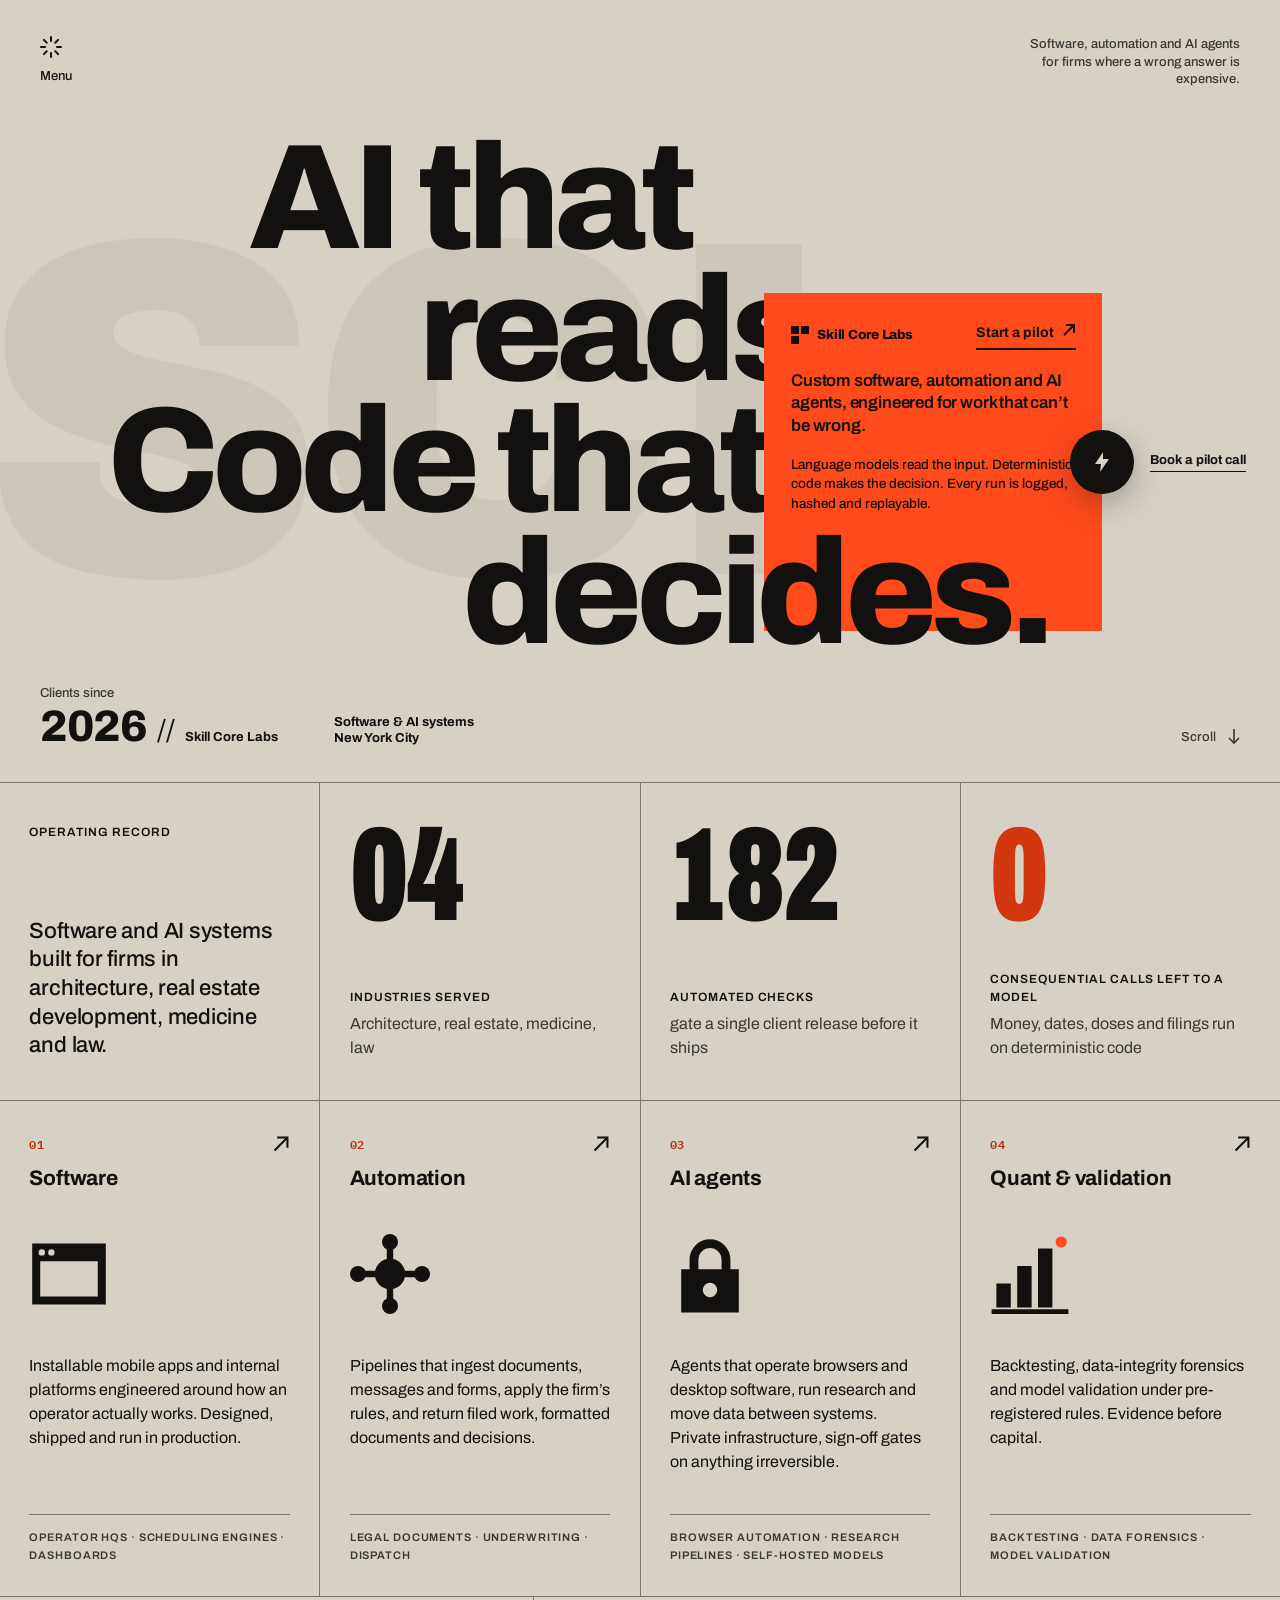
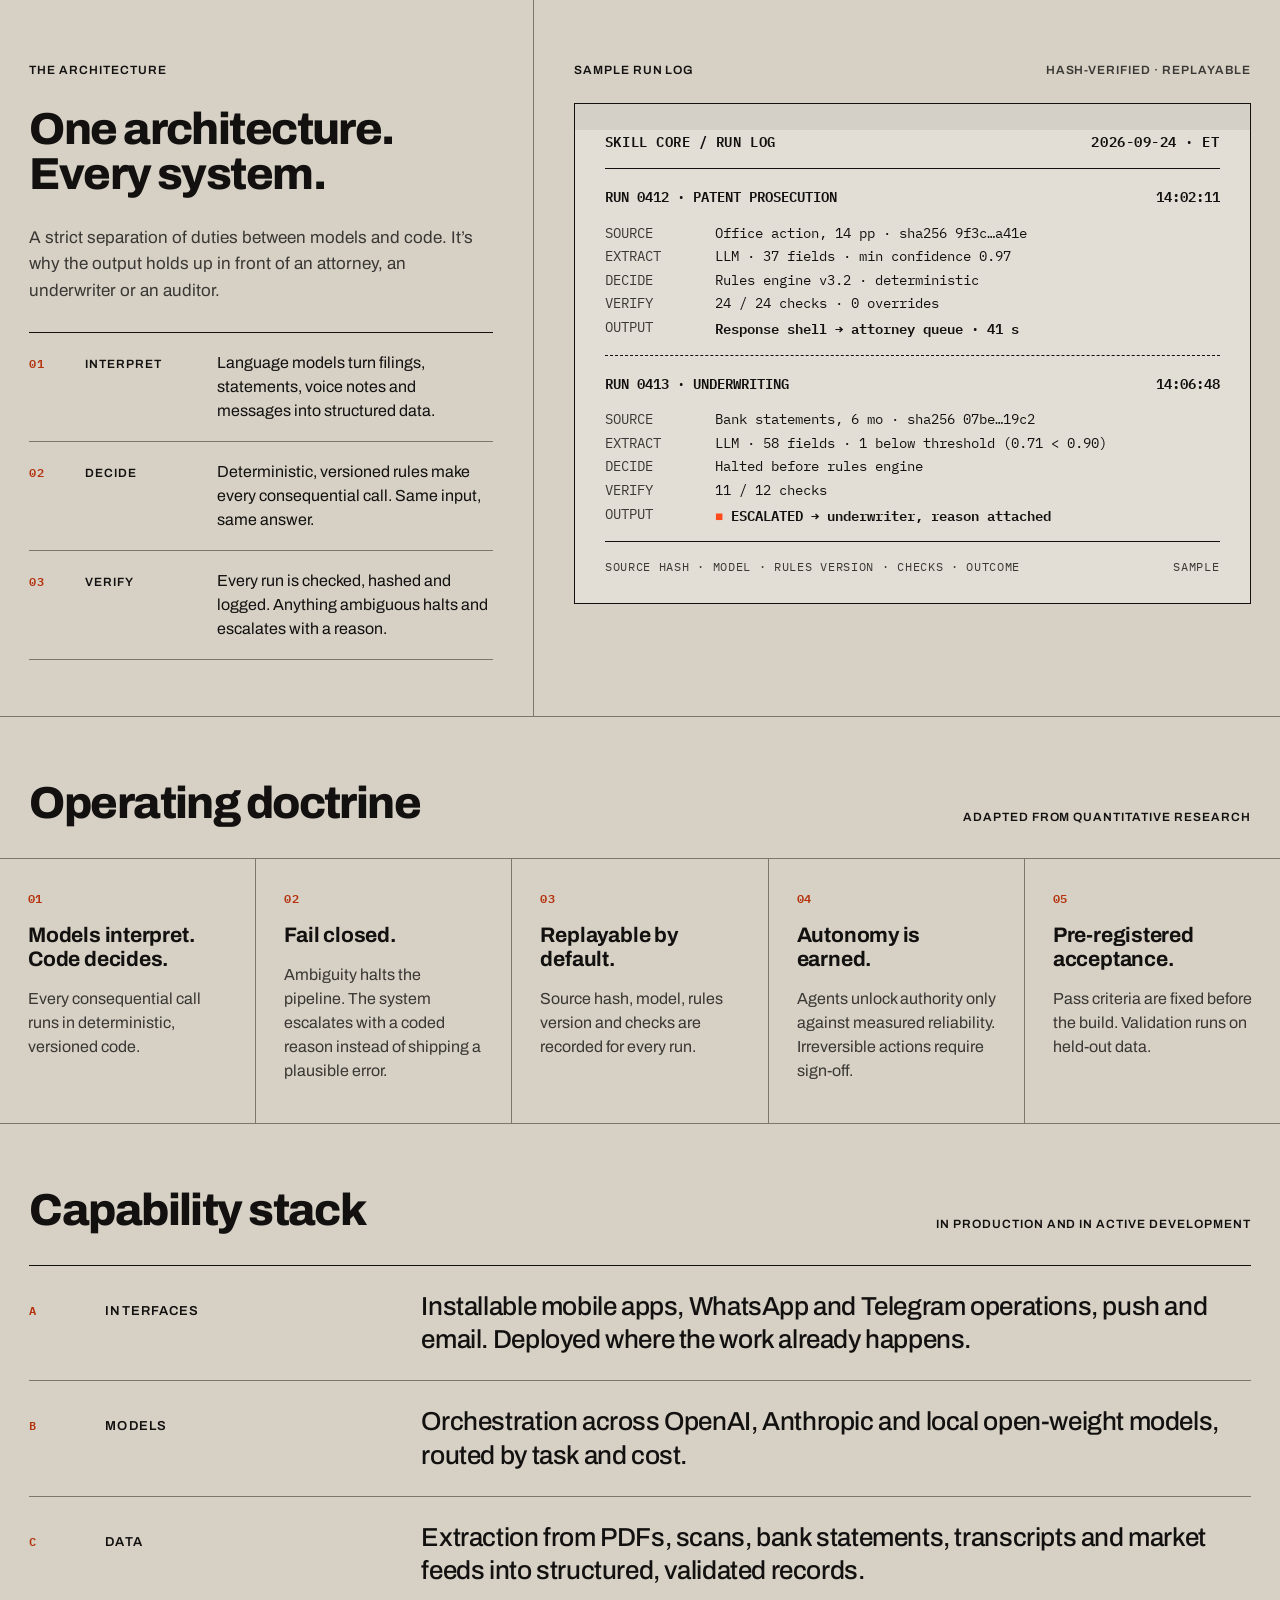
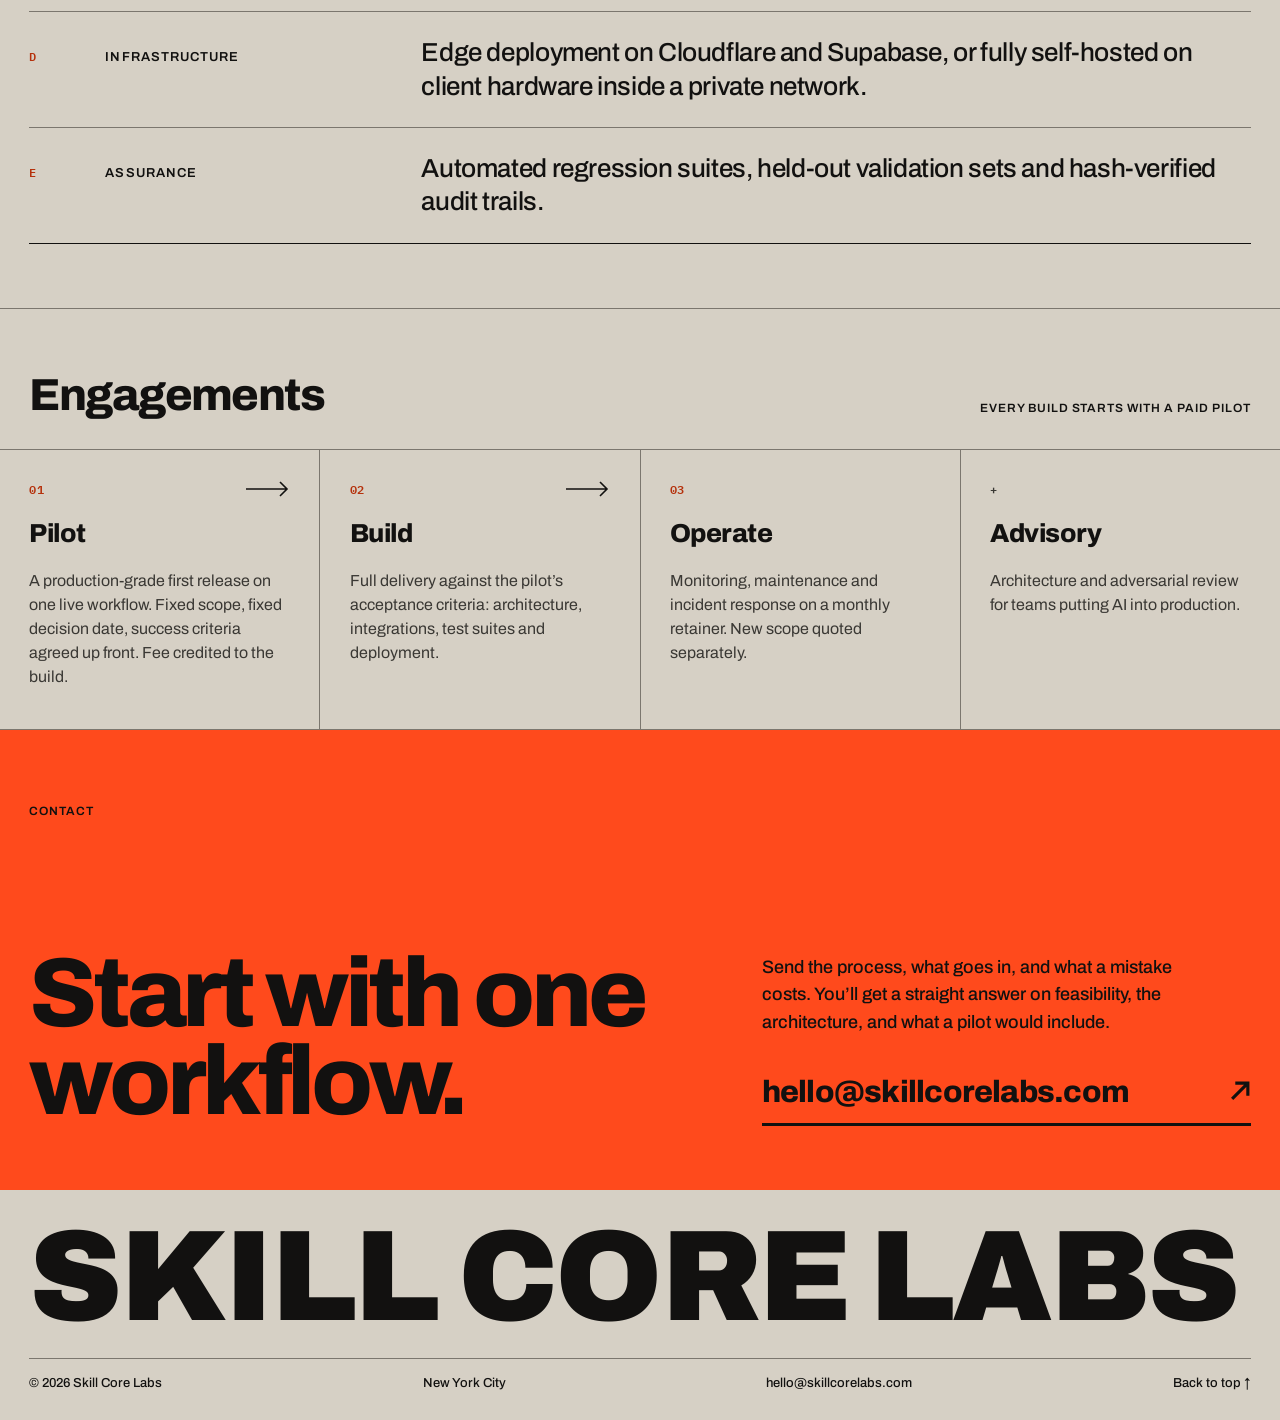
==== commit e8313ecd: "Redesign: single-page site" ====
--- a/index.html
+++ b/index.html
@@ -1,217 +1,512 @@
 <!doctype html>
 <html lang="en">
 <head>
-  <meta charset="utf-8">
-  <meta name="viewport" content="width=device-width, initial-scale=1">
-  <title>Skill Core Labs | Evidence Infrastructure for AI Systems</title>
-  <meta name="description" content="Skill Core Labs records AI claims, binds them to evidence, tracks outcomes, and updates trust from what actually happened. Built for AI systems, extensible to markets, science, and creative domains.">
-  <meta name="theme-color" content="#08080A">
-  <meta property="og:type" content="website">
-  <meta property="og:site_name" content="Skill Core Labs">
-  <meta property="og:title" content="Skill Core Labs | Evidence Infrastructure for AI Systems">
-  <meta property="og:description" content="Every AI output makes a claim. Skill Core binds the claim to evidence, authority, context, and outcomes so trust can update from reality.">
-  <meta property="og:url" content="https://skillcorelabs.com/">
-  <link rel="preconnect" href="https://fonts.googleapis.com">
-  <link rel="preconnect" href="https://fonts.gstatic.com" crossorigin>
-  <link href="https://fonts.googleapis.com/css2?family=Archivo:wdth,wght@62..125,100..900&family=IBM+Plex+Mono:wght@400;500&family=Inter+Tight:wght@400;500;600;700&display=swap" rel="stylesheet">
-  <link rel="stylesheet" href="skillcore-v2.css">
+<meta charset="utf-8">
+<meta name="viewport" content="width=device-width, initial-scale=1, viewport-fit=cover">
+<title>Skill Core Labs | Software, automation and AI agents | New York</title>
+<meta name="description" content="Skill Core Labs builds custom software, workflow automation and AI agents for firms where a wrong answer is expensive. Language models read the input, deterministic code makes the decision, and every run is logged and replayable.">
+<meta name="theme-color" content="#D6D0C5">
+<link rel="canonical" href="https://skillcorelabs.com/">
+<link rel="icon" href="/favicon.svg" type="image/svg+xml">
+<link rel="apple-touch-icon" href="/apple-touch-icon.png">
+<meta property="og:type" content="website">
+<meta property="og:site_name" content="Skill Core Labs">
+<meta property="og:title" content="Skill Core Labs | AI that reads. Code that decides.">
+<meta property="og:description" content="Custom software, automation and AI agents, engineered for work that can’t be wrong. New York City.">
+<meta property="og:url" content="https://skillcorelabs.com/">
+<meta property="og:image" content="https://skillcorelabs.com/og.png">
+<meta property="og:image:width" content="1200">
+<meta property="og:image:height" content="630">
+<meta name="twitter:card" content="summary_large_image">
+<meta name="twitter:image" content="https://skillcorelabs.com/og.png">
+<script type="application/ld+json">{"@context":"https://schema.org","@type":"ProfessionalService","name":"Skill Core Labs","url":"https://skillcorelabs.com/","email":"hello@skillcorelabs.com","description":"Custom software, workflow automation, AI agents and quantitative validation for firms where a wrong answer is expensive.","areaServed":"US","address":{"@type":"PostalAddress","addressLocality":"New York","addressRegion":"NY","addressCountry":"US"},"knowsAbout":["Software development","Workflow automation","AI agents","Document automation","Model validation","Backtesting"]}</script>
+<link rel="preconnect" href="https://fonts.googleapis.com">
+<link rel="preconnect" href="https://fonts.gstatic.com" crossorigin>
+<link rel="stylesheet" href="https://fonts.googleapis.com/css2?family=Archivo:wdth,wght@62..100,300..900&family=IBM+Plex+Mono:wght@400;600&display=swap">
+<style>
+/* ------------------------------------------------------------------
+   Skill Core Labs, single page. No build step, no framework.
+   Design width 1440. Desktop hero (>=1100px) scales with --u = 1% of
+   min(viewport, 1440). Below 1100px everything stacks.
+------------------------------------------------------------------- */
+:root{
+  color-scheme: light;
+  --bg:#D6D0C5; --fg:#121110; --rule:#7B766E; --soft:#3A3834;
+  --paper:#E3DED5; --ghost:#CDC7BB;
+  --accent:#FF4A1C;          /* fills only (card, contact block, small marks) */
+  --accent-text:#B5310C;     /* small red text on putty, 5.5:1 */
+  --accent-large:#D2370F;    /* large red numerals on putty, 3.2:1 */
+  --on-accent:#121110;
+  --g:clamp(16px, 2.3vw, 32px);
+  --u:min(1vw, 14.4px);
+  --sans:"Archivo","Helvetica Neue",Arial,sans-serif;
+  --mono:"IBM Plex Mono",ui-monospace,Menlo,Consolas,monospace;
+  --ease:cubic-bezier(.2,.7,.2,1);
+}
+*,*::before,*::after{box-sizing:border-box}
+html{-webkit-text-size-adjust:100%;scroll-behavior:smooth}
+body{margin:0;background:var(--bg);color:var(--fg);font-family:var(--sans);font-size:16px;line-height:1.5;-webkit-font-smoothing:antialiased;text-rendering:optimizeLegibility;overflow-x:hidden}
+a{color:inherit;text-decoration:none}
+button{font:inherit;color:inherit;background:none;border:0;padding:0;cursor:pointer}
+h1,h2,h3,p{margin:0}
+:focus-visible{outline:2px solid currentColor;outline-offset:3px}
+::selection{background:var(--accent);color:var(--on-accent)}
+.skip{position:absolute;left:-9999px;top:8px;z-index:100;background:var(--fg);color:var(--bg);padding:10px 14px}
+.skip:focus{left:8px}
+.wrap{max-width:1440px;margin-inline:auto}
+.lbl{font-size:12px;font-weight:600;letter-spacing:.08em;text-transform:uppercase}
+.micro{font-size:13px;line-height:1.35;font-weight:500}
+.idx{font-family:var(--mono);font-size:12px;font-weight:600;letter-spacing:.04em;color:var(--accent-text)}
+.soft{color:var(--soft)}
+.h2{font-size:clamp(36px,3.5vw,50px);line-height:1;font-weight:800;letter-spacing:-.035em}
+.arw{display:inline-block;transition:transform .25s var(--ease)}
+a:hover .arw{transform:translate(4px,-4px)}
+.hair{display:grid;gap:1px;background:var(--rule)}
+.hair>*{background:var(--bg)}
+section{border-bottom:1px solid var(--rule)}
+.sec-head{padding:64px var(--g) 32px;display:flex;justify-content:space-between;align-items:flex-end;gap:24px}
+
+/* ---------------- menu overlay ---------------- */
+.menu{position:fixed;inset:0;z-index:50;background:var(--fg);color:var(--bg);display:flex;flex-direction:column;padding:28px var(--g) 36px}
+.menu[hidden]{display:none}
+.menu-top{display:flex;justify-content:space-between;align-items:center}
+.menu nav{margin-top:auto;display:flex;flex-direction:column}
+.menu nav a{font-size:clamp(40px,7vw,88px);font-weight:800;letter-spacing:-.04em;line-height:1.02;padding:4px 0;border-top:1px solid #3A3834}
+.menu nav a:hover{color:var(--accent)}
+.menu-foot{margin-top:28px;display:flex;justify-content:space-between;gap:16px}
+
+/* ---------------- hero ---------------- */
+.hero{position:relative;overflow:hidden}
+.stage{position:relative;max-width:1440px;margin-inline:auto;height:calc(61.11 * var(--u))}
+.ghost{position:absolute;left:calc(-1.67 * var(--u));top:calc(17.36 * var(--u));font-size:calc(37.5 * var(--u));font-weight:900;letter-spacing:-.04em;line-height:.8;color:var(--ghost);white-space:nowrap;pointer-events:none;user-select:none}
+.menu-btn{position:absolute;left:40px;top:36px;z-index:5;display:flex;flex-direction:column;align-items:flex-start;gap:10px;min-height:44px}
+.spin{animation:spin 9s linear infinite;transform-origin:50% 50%}
+@keyframes spin{to{transform:rotate(360deg)}}
+.corner{position:absolute;right:40px;top:36px;width:210px;text-align:right;z-index:5}
+.hl{position:absolute;inset:0;z-index:1;font-size:calc(11.667 * var(--u))}
+.l{position:absolute;display:block;font-weight:800;letter-spacing:-.045em;line-height:.88;white-space:nowrap}
+.l1{left:calc(19.44 * var(--u));top:calc(10.42 * var(--u))}
+.l2{left:calc(32.64 * var(--u));top:calc(20.69 * var(--u))}
+.l3{left:calc(8.33 * var(--u));top:calc(30.97 * var(--u))}
+.l4{left:calc(36.11 * var(--u));top:calc(41.25 * var(--u));font-size:calc(11.667 * var(--u));z-index:3}
+.card{position:absolute;left:calc(59.72 * var(--u));top:calc(22.92 * var(--u));width:calc(26.39 * var(--u));min-height:calc(26.39 * var(--u));z-index:2;background:var(--accent);color:var(--on-accent);padding:calc(2.08 * var(--u));display:flex;flex-direction:column;justify-content:flex-start;gap:20px;transition:transform .5s var(--ease)}
+.card-top{display:flex;justify-content:space-between;align-items:center;gap:12px}
+.card:hover{transform:rotate(-1.5deg) translateY(-6px)}
+.card-brand{display:flex;align-items:center;gap:8px;font-size:max(13px, calc(1.04 * var(--u)));font-weight:800;letter-spacing:-.01em}
+.card-body{display:flex;flex-direction:column;gap:18px}
+.card-lead{font-size:max(15px, calc(1.32 * var(--u)));line-height:1.32;font-weight:600;letter-spacing:-.01em}
+.card-sub{font-size:max(13.5px, calc(1.04 * var(--u)));line-height:1.45;font-weight:500}
+.card-cta{display:flex;align-items:center;gap:8px;font-size:max(14px, calc(1.04 * var(--u)));font-weight:700;border-bottom:2px solid currentColor;padding-bottom:2px;min-height:30px;white-space:nowrap}
+.bolt{position:absolute;left:calc(83.61 * var(--u));top:calc(33.61 * var(--u));z-index:4;display:flex;align-items:center;gap:16px}
+.bolt-dot{width:calc(5 * var(--u));height:calc(5 * var(--u));min-width:52px;min-height:52px;border-radius:50%;background:var(--fg);color:var(--bg);display:flex;align-items:center;justify-content:center;box-shadow:0 10px 30px rgba(0,0,0,.25);transition:transform .25s var(--ease)}
+.bolt:hover .bolt-dot{transform:scale(1.08)}
+.bolt-label{font-weight:700;border-bottom:1.5px solid currentColor;padding-bottom:2px;white-space:nowrap}
+.meta{position:absolute;left:40px;bottom:36px;z-index:5;display:flex;align-items:flex-end;gap:56px}
+.meta-year{display:flex;align-items:baseline;gap:10px}
+.meta-year b{font-size:44px;font-weight:800;letter-spacing:-.03em;line-height:.9}
+.meta-year i{font-style:normal;font-size:30px;font-weight:300;line-height:.9}
+.scroll{position:absolute;right:40px;bottom:36px;z-index:5;display:flex;align-items:center;gap:12px}
+@media (max-width:1279px){.bolt-label{display:none}}
+@media (min-width:1100px) and (max-width:1279px){.card-sub{display:none}}
+
+/* ---------------- stats ---------------- */
+.stats{grid-template-columns:repeat(4,minmax(0,1fr))}
+.stat{padding:40px var(--g);display:flex;flex-direction:column;justify-content:space-between;gap:40px}
+.stat-intro p{font-size:22px;line-height:1.3;font-weight:500;letter-spacing:-.01em}
+.num{font-size:clamp(88px,10.4vw,150px);font-weight:900;font-variation-settings:"wdth" 62;letter-spacing:-.02em;line-height:.8;font-variant-numeric:tabular-nums}
+.num.red{color:var(--accent-large)}
+.stat-cap{display:flex;flex-direction:column;gap:6px}
+
+/* ---------------- capabilities ---------------- */
+.caps{grid-template-columns:repeat(4,minmax(0,1fr))}
+.cap{padding:34px var(--g) 32px;display:flex;flex-direction:column;gap:40px}
+.cap-top{display:flex;justify-content:space-between;align-items:flex-start;gap:12px}
+.cap-title{display:flex;flex-direction:column;gap:10px}
+.cap-title span:last-child{font-size:21px;font-weight:700;letter-spacing:-.01em}
+.cap p{font-size:16px;line-height:1.5}
+.cap .inc{font-size:11px;color:var(--soft);padding-top:14px;border-top:1px solid var(--rule);margin-top:auto;line-height:1.6}
+.glyph{width:80px;height:80px;transition:transform .35s var(--ease)}
+.cap:hover .glyph{transform:rotate(-8deg) scale(1.04)}
+
+/* ---------------- architecture + log ---------------- */
+.arch{grid-template-columns:minmax(0,5fr) minmax(0,7fr)}
+.arch-l{padding:64px 40px 56px var(--g);display:flex;flex-direction:column;gap:28px}
+.arch-l .intro{font-size:17px;line-height:1.55;color:var(--soft);max-width:480px}
+.steps{display:flex;flex-direction:column;border-bottom:1px solid var(--rule)}
+.step{display:grid;grid-template-columns:44px 120px minmax(0,1fr);column-gap:12px;align-items:baseline;padding:18px 0;border-top:1px solid var(--rule)}
+.step:first-child{border-top-color:var(--fg)}
+.arch-r{padding:64px var(--g) 56px 40px;display:flex;flex-direction:column;gap:24px}
+.log{position:relative;overflow:hidden;background:var(--paper);border:1px solid var(--fg);padding:26px 30px;display:flex;flex-direction:column;gap:16px;font-family:var(--mono);font-size:13.5px;line-height:1.6;font-variant-numeric:tabular-nums}
+.log-row{display:flex;justify-content:space-between;gap:16px;font-weight:600}
+.log-kv{display:grid;grid-template-columns:110px minmax(0,1fr);row-gap:2px}
+.log-kv dt{color:var(--soft)}
+.log-kv dd{margin:0}
+.log hr{border:0;border-top:1px solid var(--fg);margin:0}
+.log hr.dash{border-top-style:dashed}
+.log-foot{display:flex;justify-content:space-between;gap:16px;font-size:11.5px;letter-spacing:.06em;color:var(--soft)}
+.scan{position:absolute;left:0;right:0;top:0;height:26px;background:currentColor;opacity:.07;animation:scan 6s cubic-bezier(.45,0,.55,1) infinite;pointer-events:none}
+@keyframes scan{from{transform:translateY(0)}to{transform:translateY(520px)}}
+.stop{color:var(--accent);animation:blink 1.6s steps(2,start) infinite}
+@keyframes blink{to{visibility:hidden}}
+
+/* ---------------- doctrine ---------------- */
+.doc{grid-template-columns:repeat(5,minmax(0,1fr));border-top:1px solid var(--rule)}
+.doc>div{padding:30px 28px 40px;display:flex;flex-direction:column;gap:16px}
+.doc h3{font-size:21px;font-weight:700;letter-spacing:-.01em;line-height:1.15}
+.doc p{font-size:16px;line-height:1.5;color:var(--soft)}
+
+/* ---------------- stack ---------------- */
+.stack{padding:64px var(--g);display:flex;flex-direction:column;gap:32px}
+.rows{display:flex;flex-direction:column;border-bottom:1px solid var(--fg)}
+.row{display:grid;grid-template-columns:60px 300px minmax(0,1fr);column-gap:16px;align-items:baseline;padding:24px 0;border-top:1px solid var(--rule)}
+.row:first-child{border-top-color:var(--fg)}
+.row p{font-size:26px;font-weight:500;letter-spacing:-.015em;line-height:1.28;max-width:900px}
+
+/* ---------------- engagements ---------------- */
+.eng{grid-template-columns:repeat(4,minmax(0,1fr));border-top:1px solid var(--rule)}
+.eng>div{padding:30px var(--g) 40px;display:flex;flex-direction:column;gap:16px}
+.eng-top{display:flex;justify-content:space-between;align-items:center}
+.eng h3{font-size:26px;font-weight:800;letter-spacing:-.02em}
+.eng p{font-size:16px;line-height:1.5;color:var(--soft)}
+
+/* ---------------- contact ---------------- */
+.contact{background:var(--accent);color:var(--on-accent);border-bottom:0}
+.contact .wrap{display:grid;grid-template-columns:minmax(0,7fr) minmax(0,5fr);column-gap:48px;padding:72px var(--g) 64px;min-height:460px}
+.contact-l{display:flex;flex-direction:column;justify-content:space-between;gap:40px}
+.contact h2{font-size:clamp(50px,7.64vw,110px);line-height:.9;font-weight:800;letter-spacing:-.045em}
+.contact-r{display:flex;flex-direction:column;justify-content:flex-end;gap:32px}
+.contact-r p{font-size:18px;line-height:1.55;font-weight:500;max-width:440px}
+.mail{font-size:clamp(22px,2.4vw,34px);font-weight:800;letter-spacing:-.025em;display:flex;align-items:center;justify-content:space-between;gap:14px;border-bottom:3px solid currentColor;padding-bottom:8px;min-height:44px}
+.contact .micro a{border-bottom:1.5px solid currentColor}
+
+/* ---------------- footer ---------------- */
+footer .wrap{padding:36px var(--g) 28px;display:flex;flex-direction:column;gap:28px}
+.mark{font-weight:900;letter-spacing:-.02em;line-height:.8;white-space:nowrap}
+.mark-line{font-size:min(calc((100vw - 2 * var(--g)) / 9.46), 145px)}
+.mark-stack{display:none;flex-direction:column;gap:2px;font-size:calc((100vw - 2 * var(--g)) / 3.22)}
+.foot{display:flex;justify-content:space-between;gap:24px;padding-top:16px;border-top:1px solid var(--rule)}
+
+/* ================= responsive ================= */
+@media (max-width:1199px){
+  .doc{grid-template-columns:repeat(2,minmax(0,1fr))}
+  .doc>div:last-child{grid-column:1 / -1}
+}
+@media (max-width:1099px){
+  .stage{height:auto;padding:110px var(--g) 28px;display:flex;flex-direction:column}
+  .ghost{left:-3vw;top:38vw;font-size:74vw}
+  .menu-btn{left:var(--g);top:18px}
+  .corner{right:var(--g);top:20px;width:170px;font-size:12px}
+  .hl{position:static;font-size:clamp(52px,16.4vw,128px)}
+  .l{position:static}
+  .l1{margin-left:13.4%}
+  .l2{margin-left:37.4%}
+  .l3{margin-left:0}
+  .l4{position:relative;left:auto;top:auto;margin-left:24.6%;font-size:clamp(52px,16.4vw,128px)}
+  .card{position:relative;left:auto;top:auto;margin-left:auto;width:min(87.7%,440px);min-height:0;aspect-ratio:1/1;margin-top:calc(-.5 * clamp(52px,16.4vw,128px));padding:calc(.5 * clamp(52px,16.4vw,128px) + 16px) 22px 20px}
+  .card-brand{display:none}
+  .card-top{order:2;margin-top:auto}
+  .card-cta{font-size:15px}
+  .card:hover{transform:none}
+  .bolt{position:static;margin:24px 0 0 auto}
+  .bolt-dot{width:52px;height:52px}
+  .bolt-label{display:inline}
+  .meta{position:static;margin-top:44px;justify-content:space-between;gap:16px}
+  .scroll{display:none}
+  .caps{grid-template-columns:repeat(2,minmax(0,1fr))}
+  .arch{grid-template-columns:1fr}
+  .arch-l,.arch-r{padding:48px var(--g) 40px}
+  .eng{grid-template-columns:repeat(2,minmax(0,1fr))}
+}
+@media (min-width:640px) and (max-width:1099px){
+  .card{aspect-ratio:auto;padding-bottom:28px}
+  .card-top{margin-top:28px}
+}
+@media (max-width:899px){
+  .stats{grid-template-columns:repeat(3,minmax(0,1fr))}
+  .stat-intro{grid-column:1 / -1}
+  .stat{padding:24px var(--g) 22px;gap:18px}
+  .stat-intro p{font-size:20px}
+  .stat-cap .sub{display:none}
+  .stat-cap .lbl{font-size:10px;line-height:1.45}
+  .num{font-size:min(17vw,150px)}
+  .row{grid-template-columns:36px minmax(0,1fr);row-gap:8px}
+  .row p{grid-column:1 / -1;font-size:19px;line-height:1.32}
+  .contact .wrap{grid-template-columns:1fr;row-gap:28px;padding:44px var(--g) 40px;min-height:0}
+  .contact-l{gap:24px}
+  .sec-head{flex-direction:column;align-items:flex-start;padding:40px var(--g) 20px;gap:10px}
+  .stack{padding:40px var(--g);gap:20px}
+  .mark-line{display:none}
+  .mark-stack{display:flex}
+  .foot{display:grid;grid-template-columns:repeat(2,minmax(0,1fr));gap:8px 16px}
+  .foot>*:nth-child(even){text-align:right}
+}
+@media (max-width:639px){
+  .caps{grid-template-columns:1fr}
+  .cap{padding:26px var(--g) 24px;gap:16px}
+  .cap{position:relative}
+  .cap .glyph{position:absolute;right:var(--g);top:26px;width:48px;height:48px}
+  .cap-top .arw{display:none}
+  .cap .inc{border-top:0;padding-top:0;font-size:10px}
+  .doc{grid-template-columns:1fr}
+  .doc>div{padding:20px var(--g) 22px;gap:10px}
+  .doc h3{font-size:20px}
+  .eng{grid-template-columns:1fr}
+  .eng>div{padding:20px var(--g) 24px;gap:10px}
+  .eng h3{font-size:24px}
+  .step{grid-template-columns:34px minmax(0,1fr);row-gap:6px}
+  .step>span:last-child{grid-column:1 / -1}
+  .log{padding:18px 16px;font-size:11.5px;gap:12px}
+  .log-kv{grid-template-columns:76px minmax(0,1fr)}
+  .log-foot{font-size:10px}
+  .log-foot span:last-child{display:none}
+  .meta-year b{font-size:34px}
+  .meta-year i{font-size:22px}
+  .micro{font-size:12px}
+}
+@media (prefers-reduced-motion:reduce){
+  html{scroll-behavior:auto}
+  .spin,.scan,.stop{animation:none}
+  .card,.arw,.glyph,.bolt-dot{transition:none}
+}
+</style>
 </head>
 <body>
-  <canvas id="field" class="harmonic-field page-field" data-domain="3" aria-hidden="true" tabindex="-1"></canvas>
-  <header class="topbar">
-    <nav class="site-shell nav" aria-label="Primary navigation">
-      <a class="brand" href="index.html"><span class="brand-mark">SC</span><span>Skill Core Labs</span></a>
-      <div class="nav-links">
-        <a aria-current="page" href="index.html">Home</a>
-        <a href="architecture.html">Architecture</a>
-        <a href="products.html">Products</a>
-        <a href="pilot.html">Pilot</a>
-        <a href="index-focused.html">Focused</a>
+<a class="skip" href="#main">Skip to content</a>
+
+<div class="menu" id="menu" role="dialog" aria-modal="true" aria-label="Site menu" hidden>
+  <div class="menu-top">
+    <span class="micro">Skill Core Labs</span>
+    <button type="button" class="micro" id="menu-close" style="min-height:44px">Close ✕</button>
+  </div>
+  <nav aria-label="Sections">
+    <a href="#capabilities">Capabilities</a>
+    <a href="#architecture">Architecture</a>
+    <a href="#doctrine">Doctrine</a>
+    <a href="#stack">Stack</a>
+    <a href="#engagements">Engagements</a>
+    <a href="#contact">Contact</a>
+  </nav>
+  <div class="menu-foot micro"><span>New York City</span><a href="mailto:hello@skillcorelabs.com">hello@skillcorelabs.com</a></div>
+</div>
+
+<main id="main">
+<!-- ================= HERO ================= -->
+<section class="hero" id="top" aria-label="Introduction">
+  <div class="stage">
+    <span class="ghost" aria-hidden="true">SCL</span>
+
+    <button type="button" class="menu-btn" id="menu-open" aria-controls="menu" aria-expanded="false">
+      <svg class="spin" width="22" height="22" viewBox="0 0 22 22" aria-hidden="true"><g stroke="currentColor" stroke-width="2" stroke-linecap="round"><path d="M11 1V5M11 17V21M1 11H5M17 11H21M3.9 3.9L6.7 6.7M15.3 15.3L18.1 18.1M3.9 18.1L6.7 15.3M15.3 6.7L18.1 3.9"/></g></svg>
+      <span class="micro">Menu</span>
+    </button>
+
+    <p class="corner micro soft">Software, automation and AI agents for firms where a wrong answer is expensive.</p>
+
+    <h1 class="hl">
+      <span class="l l1">AI that</span>
+      <span class="l l2">reads.</span>
+      <span class="l l3">Code that</span>
+    </h1>
+    <span class="l l4" aria-hidden="true">decides.</span>
+
+    <div class="card">
+      <div class="card-top">
+        <span class="card-brand"><svg width="18" height="18" viewBox="0 0 18 18" aria-hidden="true"><rect width="8" height="8" fill="currentColor"/><rect x="10" width="8" height="8" fill="currentColor"/><rect y="10" width="8" height="8" fill="currentColor"/></svg>Skill Core Labs</span>
+        <a class="card-cta" href="#contact">Start a pilot <span class="arw"><svg width="14" height="14" viewBox="0 0 14 14" aria-hidden="true"><path d="M2 12L12 2M4 2H12V10" fill="none" stroke="currentColor" stroke-width="2"/></svg></span></a>
       </div>
-      <a class="cta" href="pilot.html">Request pilot</a>
-    </nav>
-  </header>
-
-  <main id="main">
-    <section class="hero hero-claim-board">
-      <div class="hud" aria-hidden="true">
-        <div>CLAIM FIELD · <b>live</b></div>
-        <div id="hud-line">DOMAIN AI · f 1.60 · HARM 6 · RESOLVED 0 · HORIZON 0.00</div>
+      <div class="card-body">
+        <p class="card-lead">Custom software, automation and AI agents, engineered for work that can’t be wrong.</p>
+        <p class="card-sub">Language models read the input. Deterministic code makes the decision. Every run is logged, hashed and replayable.</p>
       </div>
-      <div class="hero-grid">
-        <div class="home-hero-layout intro d2" aria-label="Skill Core claim field overview">
-          <div class="wordmark" aria-label="Skill Core Labs"><span>Skill</span><span>Core</span><span class="labs">Labs</span></div>
-          <div class="claim-stack">
-            <div class="claim-intro">
-              <p class="eyebrow intro d1">Evidence infrastructure · AI first</p>
-              <h1 class="hero-title">Every AI output is a claim.</h1>
-              <p class="thesis intro d3"><span class="gold">Reality decides</span> what it was worth.</p>
-              <p class="lede intro d4">Skill Core records what an AI system said, what evidence it used, where its authority ended, and what happened after someone acted on it.</p>
-              <div class="cta-row intro d5">
-                <a class="btn" href="pilot.html">Request pilot</a>
-                <a class="btn btn-ghost" href="architecture.html">View architecture <span class="arr">→</span></a>
-              </div>
-            </div>
-            <div class="claim-cards">
-              <article class="claim-card">
-                <span class="proof-index">01</span>
-                <h2>AI</h2>
-                <p>A model answer, agent action, recommendation, or tool call becomes an audit-readable event.</p>
-              </article>
-              <article class="claim-card">
-                <span class="proof-index">02</span>
-                <h2>Markets</h2>
-                <p>A signal or trade thesis can be scored against realized outcome, timing, and drawdown.</p>
-              </article>
-              <article class="claim-card">
-                <span class="proof-index">03</span>
-                <h2>Science</h2>
-                <p>A hypothesis can be tied to methods, sources, replication attempts, and later evidence.</p>
-              </article>
-            </div>
-          </div>
-        </div>
+    </div>
+
+    <a class="bolt" href="mailto:hello@skillcorelabs.com?subject=Pilot%20call" aria-label="Book a pilot call">
+      <span class="bolt-dot"><svg width="22" height="22" viewBox="0 0 22 22" aria-hidden="true"><path d="M12 1L4 13H10L9 21L18 8H12Z" fill="currentColor"/></svg></span>
+      <span class="bolt-label micro">Book a pilot call</span>
+    </a>
+
+    <div class="meta">
+      <div style="display:flex;flex-direction:column;gap:4px">
+        <span class="micro soft">Clients since</span>
+        <span class="meta-year"><b>2026</b><i>//</i><span class="micro" style="font-weight:700">Skill Core Labs</span></span>
       </div>
-    </section>
-
-    <section class="band">
-      <div class="wrap">
-        <div class="reveal">
-          <p class="eyebrow">Built to generalize</p>
-          <h2 class="head">AI is the wedge. Claims are the substrate.</h2>
-          <p class="body-col">Skill Core starts with AI because AI systems generate claims at machine scale. But the record is more basic than AI: claim, evidence, authority, context, outcome, validation, trust update, and failure semantics. That structure works anywhere a claim later meets reality.</p>
-        </div>
-
-        <div class="doms reveal">
-          <div class="dom"><div class="dname">AI</div><div class="dtext"><b>The core market.</b> A model answer, agent action, recommendation, or tool call becomes a claim with evidence, scope, and an outcome trail.</div></div>
-          <div class="dom"><div class="dname">Markets</div><div class="dtext">A signal or trade thesis can be scored against realized P&amp;L, timing, and drawdown.</div></div>
-          <div class="dom"><div class="dname">Science</div><div class="dtext">A hypothesis can be tied to methods, sources, replication attempts, and later evidence.</div></div>
-          <div class="dom"><div class="dname">Creative fields</div><div class="dtext">Art, music, and culture sit together as proof that taste still produces claims: attribution, recommendation, trend call, provenance, retention, and adoption.</div></div>
-        </div>
+      <span class="micro" style="font-weight:700;line-height:1.25">Software &amp; AI systems<br>New York City</span>
+    </div>
+
+    <div class="scroll micro soft" aria-hidden="true"><span>Scroll</span><svg width="12" height="16" viewBox="0 0 12 16"><path d="M6 0V14M1 9L6 14L11 9" fill="none" stroke="currentColor" stroke-width="1.6"/></svg></div>
+  </div>
+</section>
+
+<!-- ================= STATS ================= -->
+<section aria-label="Operating record">
+  <div class="wrap hair stats">
+    <div class="stat stat-intro">
+      <span class="lbl">Operating record</span>
+      <p>Software and AI systems built for firms in architecture, real estate development, medicine and law.</p>
+    </div>
+    <div class="stat">
+      <span class="num">04</span>
+      <div class="stat-cap"><span class="lbl">Industries served</span><span class="sub soft">Architecture, real estate, medicine, law</span></div>
+    </div>
+    <div class="stat">
+      <span class="num">182</span>
+      <div class="stat-cap"><span class="lbl">Automated checks</span><span class="sub soft">gate a single client release before it ships</span></div>
+    </div>
+    <div class="stat">
+      <span class="num red">0</span>
+      <div class="stat-cap"><span class="lbl">Consequential calls left to a model</span><span class="sub soft">Money, dates, doses and filings run on deterministic code</span></div>
+    </div>
+  </div>
+</section>
+
+<!-- ================= CAPABILITIES ================= -->
+<section id="capabilities" aria-label="Capabilities">
+  <div class="wrap hair caps">
+    <a class="cap" href="#stack">
+      <span class="cap-top"><span class="cap-title"><span class="idx">01</span><span>Software</span></span><span class="arw"><svg width="18" height="18" viewBox="0 0 14 14" aria-hidden="true"><path d="M2 12L12 2M4 2H12V10" fill="none" stroke="currentColor" stroke-width="1.6"/></svg></span></span>
+      <svg class="glyph" viewBox="0 0 100 100" aria-hidden="true"><path fill-rule="evenodd" fill="currentColor" d="M4 12H96V88H4ZM14 34H86V78H14Z"/><circle cx="16" cy="23" r="4" fill="#D6D0C5"/><circle cx="28" cy="23" r="4" fill="#D6D0C5"/></svg>
+      <p>Installable mobile apps and internal platforms engineered around how an operator actually works. Designed, shipped and run in production.</p>
+      <span class="lbl inc">Operator HQs · Scheduling engines · Dashboards</span>
+    </a>
+    <a class="cap" href="#stack">
+      <span class="cap-top"><span class="cap-title"><span class="idx">02</span><span>Automation</span></span><span class="arw"><svg width="18" height="18" viewBox="0 0 14 14" aria-hidden="true"><path d="M2 12L12 2M4 2H12V10" fill="none" stroke="currentColor" stroke-width="1.6"/></svg></span></span>
+      <svg class="glyph" viewBox="0 0 100 100" aria-hidden="true"><path d="M50 12V88M12 50H88" stroke="currentColor" stroke-width="8"/><circle cx="50" cy="50" r="19" fill="currentColor"/><circle cx="50" cy="10" r="10" fill="currentColor"/><circle cx="90" cy="50" r="10" fill="currentColor"/><circle cx="50" cy="90" r="10" fill="currentColor"/><circle cx="10" cy="50" r="10" fill="currentColor"/></svg>
+      <p>Pipelines that ingest documents, messages and forms, apply the firm’s rules, and return filed work, formatted documents and decisions.</p>
+      <span class="lbl inc">Legal documents · Underwriting · Dispatch</span>
+    </a>
+    <a class="cap" href="#stack">
+      <span class="cap-top"><span class="cap-title"><span class="idx">03</span><span>AI agents</span></span><span class="arw"><svg width="18" height="18" viewBox="0 0 14 14" aria-hidden="true"><path d="M2 12L12 2M4 2H12V10" fill="none" stroke="currentColor" stroke-width="1.6"/></svg></span></span>
+      <svg class="glyph" viewBox="0 0 100 100" aria-hidden="true"><path d="M30 46V32A20 20 0 0 1 70 32V46" fill="none" stroke="currentColor" stroke-width="11"/><path fill-rule="evenodd" fill="currentColor" d="M14 44H86V98H14ZM50 61A9 9 0 1 0 50.01 61Z"/></svg>
+      <p>Agents that operate browsers and desktop software, run research and move data between systems. Private infrastructure, sign-off gates on anything irreversible.</p>
+      <span class="lbl inc">Browser automation · Research pipelines · Self-hosted models</span>
+    </a>
+    <a class="cap" href="#stack">
+      <span class="cap-top"><span class="cap-title"><span class="idx">04</span><span>Quant &amp; validation</span></span><span class="arw"><svg width="18" height="18" viewBox="0 0 14 14" aria-hidden="true"><path d="M2 12L12 2M4 2H12V10" fill="none" stroke="currentColor" stroke-width="1.6"/></svg></span></span>
+      <svg class="glyph" viewBox="0 0 100 100" aria-hidden="true"><path d="M8 62H26V92H8ZM34 40H52V92H34ZM60 18H78V92H60Z" fill="currentColor"/><path d="M2 97H98" stroke="currentColor" stroke-width="6"/><circle cx="89" cy="10" r="7" fill="#FF4A1C"/></svg>
+      <p>Backtesting, data-integrity forensics and model validation under pre-registered rules. Evidence before capital.</p>
+      <span class="lbl inc">Backtesting · Data forensics · Model validation</span>
+    </a>
+  </div>
+</section>
+
+<!-- ================= ARCHITECTURE ================= -->
+<section id="architecture" aria-labelledby="arch-h">
+  <div class="wrap hair arch">
+    <div class="arch-l">
+      <span class="lbl">The architecture</span>
+      <h2 class="h2" id="arch-h">One architecture. Every system.</h2>
+      <p class="intro">A strict separation of duties between models and code. It’s why the output holds up in front of an attorney, an underwriter or an auditor.</p>
+      <div class="steps">
+        <div class="step"><span class="idx">01</span><span class="lbl">Interpret</span><span>Language models turn filings, statements, voice notes and messages into structured data.</span></div>
+        <div class="step"><span class="idx">02</span><span class="lbl">Decide</span><span>Deterministic, versioned rules make every consequential call. Same input, same answer.</span></div>
+        <div class="step"><span class="idx">03</span><span class="lbl">Verify</span><span>Every run is checked, hashed and logged. Anything ambiguous halts and escalates with a reason.</span></div>
       </div>
-    </section>
-
-    <section class="band creative-proof">
-      <div class="wrap">
-        <div class="reveal creative-head">
-          <div>
-            <p class="eyebrow">Creative domains</p>
-            <h2 class="head">One claim surface for taste, provenance, and attention.</h2>
-          </div>
-        </div>
-
-        <div class="proof-board reveal" aria-label="Creative fields claim examples">
-          <div class="proof-poster">
-            <div class="poster-grid" aria-hidden="true">
-              <span></span><span></span><span></span><span></span>
-            </div>
-            <div class="poster-top">
-              <span>WORK IN PROGRESS</span>
-              <span>[AI FIRST]</span>
-              <span>CLAIM FIELD 2026</span>
-            </div>
-            <div class="poster-title">Creative<br>Claims</div>
-            <div class="poster-copy">Attribution, recommendation, and trend signals become records instead of vibes.</div>
-            <div class="poster-stamp">Reality decides ↓</div>
-          </div>
-
-          <div class="proof-stack">
-            <article class="proof-card">
-              <span class="proof-index">01</span>
-              <h3>Art</h3>
-              <p>An attribution or provenance claim can be checked against records, ownership, expert review, and later correction.</p>
-            </article>
-            <article class="proof-card">
-              <span class="proof-index">02</span>
-              <h3>Music</h3>
-              <p>A recommendation is a prediction about future attention. Listening behavior, retention, and context become the outcome stream.</p>
-            </article>
-            <article class="proof-card">
-              <span class="proof-index">03</span>
-              <h3>Culture</h3>
-              <p>A trend call can be measured against adoption, persistence, audience shift, and what actually survived the moment.</p>
-            </article>
-          </div>
-        </div>
+    </div>
+    <div class="arch-r">
+      <div style="display:flex;justify-content:space-between;align-items:baseline;gap:16px"><span class="lbl">Sample run log</span><span class="lbl soft">Hash-verified · Replayable</span></div>
+      <div class="log" role="img" aria-label="Sample run log. Run 0412, patent prosecution: 24 of 24 checks passed, response shell sent to attorney queue in 41 seconds. Run 0413, underwriting: one field below confidence threshold, halted before the rules engine and escalated to an underwriter.">
+        <div class="scan" aria-hidden="true"></div>
+        <div class="log-row" style="letter-spacing:.04em"><span>SKILL CORE / RUN LOG</span><span>2026-09-24 · ET</span></div>
+        <hr>
+        <div class="log-row"><span>RUN 0412 · PATENT PROSECUTION</span><span>14:02:11</span></div>
+        <dl class="log-kv" style="margin:0">
+          <dt>SOURCE</dt><dd>Office action, 14 pp · sha256 9f3c…a41e</dd>
+          <dt>EXTRACT</dt><dd>LLM · 37 fields · min confidence 0.97</dd>
+          <dt>DECIDE</dt><dd>Rules engine v3.2 · deterministic</dd>
+          <dt>VERIFY</dt><dd>24 / 24 checks · 0 overrides</dd>
+          <dt>OUTPUT</dt><dd style="font-weight:600">Response shell → attorney queue · 41 s</dd>
+        </dl>
+        <hr class="dash">
+        <div class="log-row"><span>RUN 0413 · UNDERWRITING</span><span>14:06:48</span></div>
+        <dl class="log-kv" style="margin:0">
+          <dt>SOURCE</dt><dd>Bank statements, 6 mo · sha256 07be…19c2</dd>
+          <dt>EXTRACT</dt><dd>LLM · 58 fields · 1 below threshold (0.71 &lt; 0.90)</dd>
+          <dt>DECIDE</dt><dd>Halted before rules engine</dd>
+          <dt>VERIFY</dt><dd>11 / 12 checks</dd>
+          <dt>OUTPUT</dt><dd style="font-weight:600"><span class="stop">■</span> ESCALATED → underwriter, reason attached</dd>
+        </dl>
+        <hr>
+        <div class="log-foot"><span>SOURCE HASH · MODEL · RULES VERSION · CHECKS · OUTCOME</span><span>SAMPLE</span></div>
       </div>
-    </section>
-
-    <div class="wrap"><hr class="hr-horizon"></div>
-
-    <section class="band">
-      <div class="wrap">
-        <div class="reveal">
-          <p class="eyebrow">The operating record</p>
-          <h2 class="head">AI output becomes an audit-readable event.</h2>
-          <p class="body-col">Skill Core keeps the chain intact after the answer was given. The system can later ask whether the claim held, which evidence deserved trust, and where the failure actually happened.</p>
-        </div>
-        <ol class="record reveal">
-          <li class="rec"><span class="idx">01</span><span class="node" aria-hidden="true"></span><div><div class="ttl">Claim</div><p class="desc">The answer, prediction, decision, recommendation, or action the AI system proposed.</p></div><span class="tag">asserted</span></li>
-          <li class="rec"><span class="idx">02</span><span class="node" aria-hidden="true"></span><div><div class="ttl">Evidence</div><p class="desc">The sources, observations, data, tool calls, and reasoning that supported the claim.</p></div><span class="tag">bound</span></li>
-          <li class="rec"><span class="idx">03</span><span class="node" aria-hidden="true"></span><div><div class="ttl">Authority boundary</div><p class="desc">Where the system could act, where review was required, and what context constrained the answer.</p></div><span class="tag">scope</span></li>
-          <li class="rec"><span class="idx">04</span><span class="node" aria-hidden="true"></span><div><div class="ttl">Outcome stream</div><p class="desc">The later events and measurements that make the original output checkable.</p></div><span class="tag">observed</span></li>
-          <li class="rec"><span class="idx">05</span><span class="node" aria-hidden="true"></span><div><div class="ttl">Trust update</div><p class="desc">The evidence-based change in how much this model, source, or workflow deserves weight next time.</p></div><span class="tag">resolved</span></li>
-        </ol>
-      </div>
-    </section>
-
-    <div class="wrap"><hr class="hr-horizon"></div>
-
-    <section class="band">
-      <div class="wrap">
-        <div class="reveal two">
-          <div>
-            <p class="eyebrow">Products</p>
-            <h2 class="head">Evidence infrastructure for AI systems.</h2>
-          </div>
-          <div class="body-col">
-            <p>Five product surfaces, one record. Each writes to and reads from the same evidence layer, so AI systems can remember what they claimed and learn from what happened.</p>
-            <a class="btn btn-ghost" href="products.html">View products <span class="arr">→</span></a>
-          </div>
-        </div>
-        <div class="prod reveal">
-          <div class="prow"><span class="pidx">01</span><span class="pname">Skill Core Memory</span><span class="pdesc">Durable memory of claims, evidence, source quality, and outcomes across sessions.</span></div>
-          <div class="prow"><span class="pidx">02</span><span class="pname">Truth Engine</span><span class="pdesc">Scores what to trust from evidence, contradiction handling, and track record.</span></div>
-          <div class="prow"><span class="pidx">03</span><span class="pname">Model Reality Ledger</span><span class="pdesc">Validation of model outputs against realized outcomes and failure semantics.</span></div>
-          <div class="prow"><span class="pidx">04</span><span class="pname">Certified Skill Calls</span><span class="pdesc">Tool and skill calls that carry their own evidence, inputs, outputs, and authority scope.</span></div>
-          <div class="prow"><span class="pidx">05</span><span class="pname">Agent Governance</span><span class="pdesc">Authority boundaries, escalation, and review gates for agents that act.</span></div>
-        </div>
-      </div>
-    </section>
-
-    <section class="band">
-      <div class="wrap reveal">
-        <p class="eyebrow">Pilot</p>
-        <div class="pilot-card">
-          <div class="pilot-grid">
-            <div>
-              <h2 class="head">Put one AI decision loop on record.</h2>
-              <p class="body-col">Pick one workflow where an AI system recommends, acts, or scores. We instrument the claim record end to end and hand back an audit trail your team can actually review.</p>
-              <a class="btn" href="pilot.html">Request pilot</a>
-            </div>
-            <ol class="steps">
-              <li><span class="num">01</span><span class="tick">▸</span>Capture AI claims</li>
-              <li><span class="num">02</span><span class="tick">▸</span>Bind evidence and scope</li>
-              <li><span class="num">03</span><span class="tick">▸</span>Track outcomes</li>
-              <li><span class="num">04</span><span class="tick">▸</span>Update trust</li>
-            </ol>
-          </div>
-        </div>
-      </div>
-    </section>
-
-    <div class="marquee" aria-hidden="true"><div class="marquee__track" id="marquee"></div></div>
-  </main>
-
-  <footer class="footer">
-    <div class="site-shell footer-grid">
-      <div>
-        <a class="brand" href="index.html"><span class="brand-mark">SC</span><span>Skill Core Labs</span></a>
-        <div class="foot-links"><a href="architecture.html">Architecture</a><a href="products.html">Products</a><a href="pilot.html">Pilot</a><a href="index-focused.html">Focused view</a></div>
-      </div>
-      <span>AI evidence infrastructure with a universal claim record underneath.</span>
-    </div>
-  </footer>
-  <script src="skillcore-field.js"></script>
+    </div>
+  </div>
+</section>
+
+<!-- ================= DOCTRINE ================= -->
+<section id="doctrine" aria-labelledby="doc-h">
+  <div class="wrap">
+    <div class="sec-head"><h2 class="h2" id="doc-h">Operating doctrine</h2><span class="lbl">Adapted from quantitative research</span></div>
+    <div class="hair doc">
+      <div><span class="idx">01</span><h3>Models interpret. Code decides.</h3><p>Every consequential call runs in deterministic, versioned code.</p></div>
+      <div><span class="idx">02</span><h3>Fail closed.</h3><p>Ambiguity halts the pipeline. The system escalates with a coded reason instead of shipping a plausible error.</p></div>
+      <div><span class="idx">03</span><h3>Replayable by default.</h3><p>Source hash, model, rules version and checks are recorded for every run.</p></div>
+      <div><span class="idx">04</span><h3>Autonomy is earned.</h3><p>Agents unlock authority only against measured reliability. Irreversible actions require sign-off.</p></div>
+      <div><span class="idx">05</span><h3>Pre-registered acceptance.</h3><p>Pass criteria are fixed before the build. Validation runs on held-out data.</p></div>
+    </div>
+  </div>
+</section>
+
+<!-- ================= STACK ================= -->
+<section id="stack" aria-labelledby="stack-h">
+  <div class="wrap stack">
+    <div style="display:flex;justify-content:space-between;align-items:flex-end;gap:24px;flex-wrap:wrap"><h2 class="h2" id="stack-h">Capability stack</h2><span class="lbl">In production and in active development</span></div>
+    <div class="rows">
+      <div class="row"><span class="idx">A</span><span class="lbl" style="font-size:13px">Interfaces</span><p>Installable mobile apps, WhatsApp and Telegram operations, push and email. Deployed where the work already happens.</p></div>
+      <div class="row"><span class="idx">B</span><span class="lbl" style="font-size:13px">Models</span><p>Orchestration across OpenAI, Anthropic and local open-weight models, routed by task and cost.</p></div>
+      <div class="row"><span class="idx">C</span><span class="lbl" style="font-size:13px">Data</span><p>Extraction from PDFs, scans, bank statements, transcripts and market feeds into structured, validated records.</p></div>
+      <div class="row"><span class="idx">D</span><span class="lbl" style="font-size:13px">Infrastructure</span><p>Edge deployment on Cloudflare and Supabase, or fully self-hosted on client hardware inside a private network.</p></div>
+      <div class="row"><span class="idx">E</span><span class="lbl" style="font-size:13px">Assurance</span><p>Automated regression suites, held-out validation sets and hash-verified audit trails.</p></div>
+    </div>
+  </div>
+</section>
+
+<!-- ================= ENGAGEMENTS ================= -->
+<section id="engagements" aria-labelledby="eng-h">
+  <div class="wrap">
+    <div class="sec-head"><h2 class="h2" id="eng-h">Engagements</h2><span class="lbl">Every build starts with a paid pilot</span></div>
+    <div class="hair eng">
+      <div><div class="eng-top"><span class="idx">01</span><svg width="44" height="16" viewBox="0 0 44 16" aria-hidden="true"><path d="M0 8H41M34 1L41 8L34 15" fill="none" stroke="currentColor" stroke-width="1.6"/></svg></div><h3>Pilot</h3><p>A production-grade first release on one live workflow. Fixed scope, fixed decision date, success criteria agreed up front. Fee credited to the build.</p></div>
+      <div><div class="eng-top"><span class="idx">02</span><svg width="44" height="16" viewBox="0 0 44 16" aria-hidden="true"><path d="M0 8H41M34 1L41 8L34 15" fill="none" stroke="currentColor" stroke-width="1.6"/></svg></div><h3>Build</h3><p>Full delivery against the pilot’s acceptance criteria: architecture, integrations, test suites and deployment.</p></div>
+      <div><span class="idx">03</span><h3>Operate</h3><p>Monitoring, maintenance and incident response on a monthly retainer. New scope quoted separately.</p></div>
+      <div><span class="idx" style="color:var(--soft)">+</span><h3>Advisory</h3><p>Architecture and adversarial review for teams putting AI into production.</p></div>
+    </div>
+  </div>
+</section>
+
+<!-- ================= CONTACT ================= -->
+<section class="contact" id="contact" aria-labelledby="contact-h">
+  <div class="wrap">
+    <div class="contact-l">
+      <span class="lbl">Contact</span>
+      <h2 id="contact-h">Start with one workflow.</h2>
+    </div>
+    <div class="contact-r">
+      <p>Send the process, what goes in, and what a mistake costs. You’ll get a straight answer on feasibility, the architecture, and what a pilot would include.</p>
+      <a class="mail" href="mailto:hello@skillcorelabs.com">hello@skillcorelabs.com <span class="arw"><svg width="22" height="22" viewBox="0 0 14 14" aria-hidden="true"><path d="M2 12L12 2M4 2H12V10" fill="none" stroke="currentColor" stroke-width="2"/></svg></span></a>
+    </div>
+  </div>
+</section>
+</main>
+
+<!-- ================= FOOTER ================= -->
+<footer>
+  <div class="wrap">
+    <p class="mark mark-line" aria-hidden="true">SKILL CORE LABS</p>
+    <p class="mark mark-stack" aria-hidden="true"><span>SKILL</span><span>CORE</span><span>LABS</span></p>
+    <div class="foot micro"><span>© 2026 Skill Core Labs</span><span>New York City</span><a href="mailto:hello@skillcorelabs.com">hello@skillcorelabs.com</a><a href="#top">Back to top ↑</a></div>
+  </div>
+</footer>
+
+<script>
+(function(){
+  var menu=document.getElementById('menu'),open=document.getElementById('menu-open'),close=document.getElementById('menu-close'),last=null;
+  function show(){last=document.activeElement;menu.hidden=false;open.setAttribute('aria-expanded','true');document.body.style.overflow='hidden';close.focus();}
+  function hide(){menu.hidden=true;open.setAttribute('aria-expanded','false');document.body.style.overflow='';if(last&&last.focus)last.focus();}
+  open.addEventListener('click',show);
+  close.addEventListener('click',hide);
+  menu.addEventListener('click',function(e){if(e.target.closest('nav a'))hide();});
+  document.addEventListener('keydown',function(e){if(e.key==='Escape'&&!menu.hidden)hide();});
+})();
+</script>
 </body>
 </html>
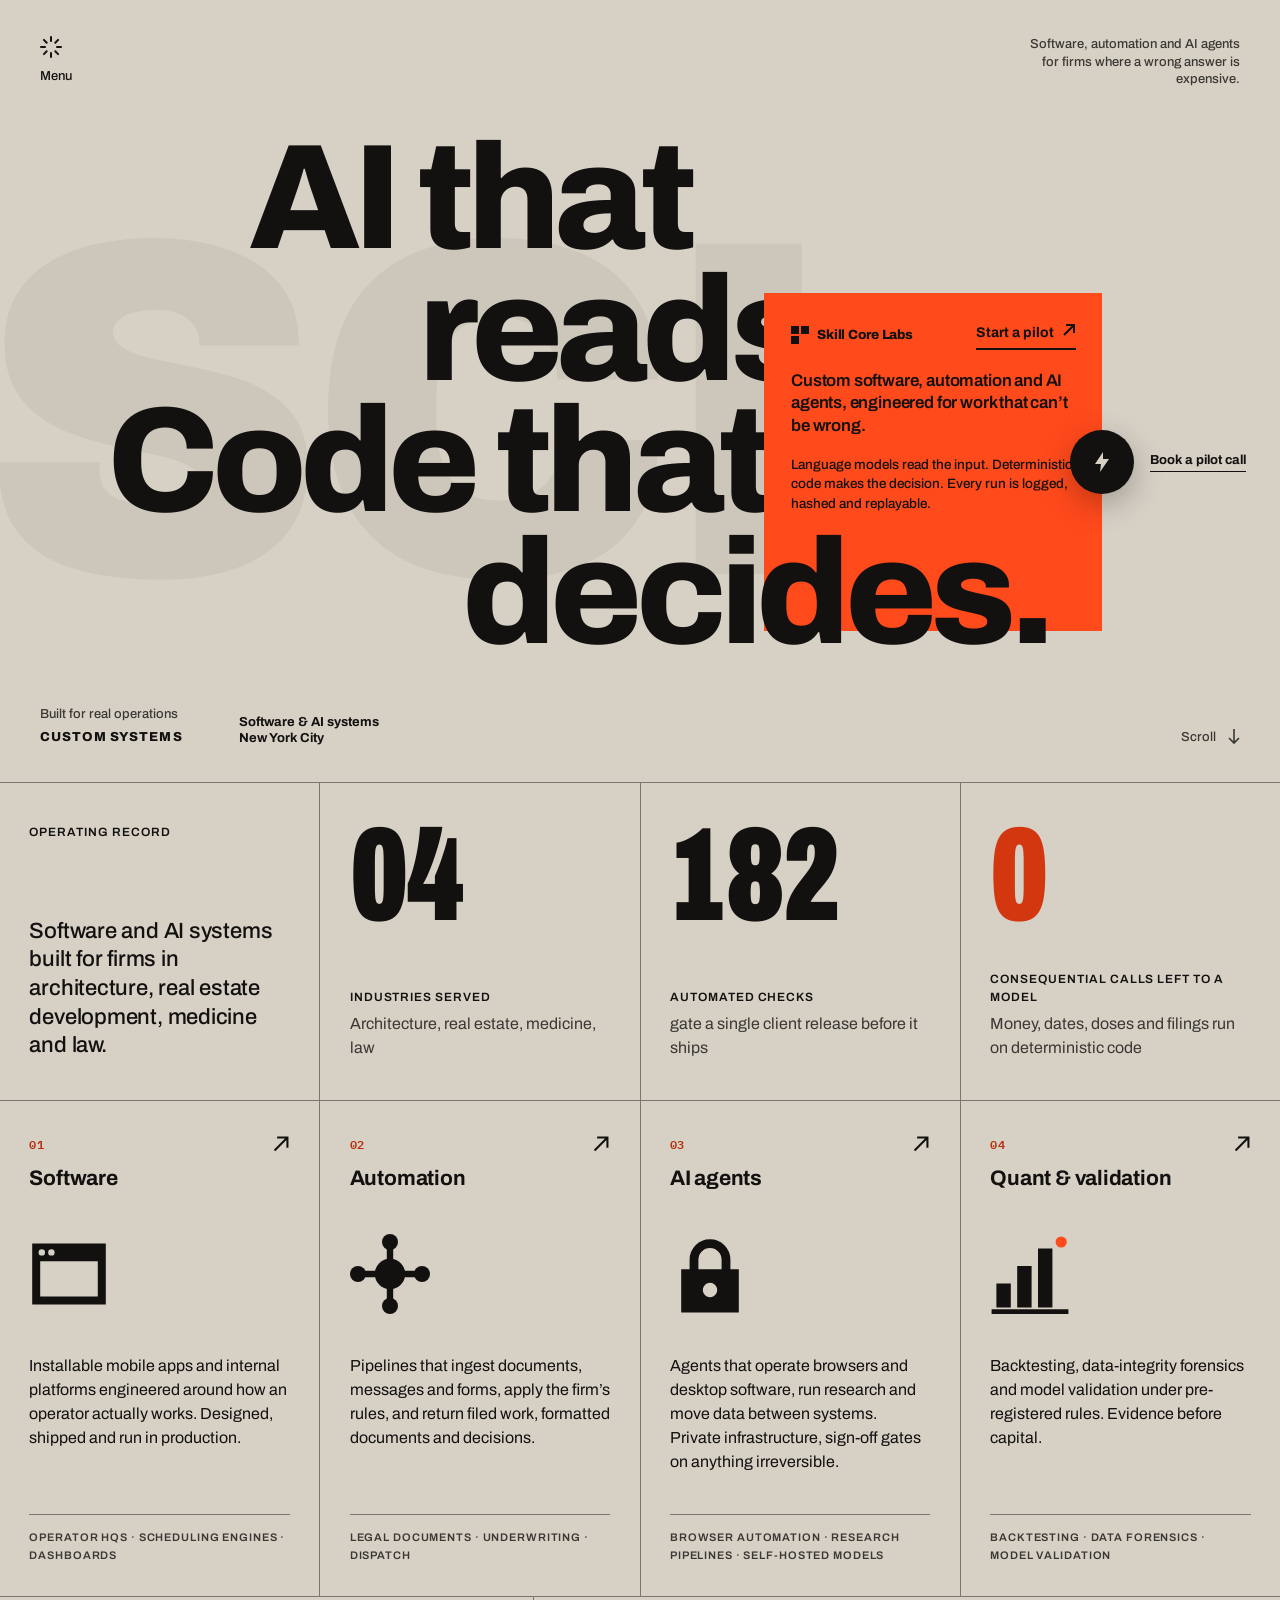
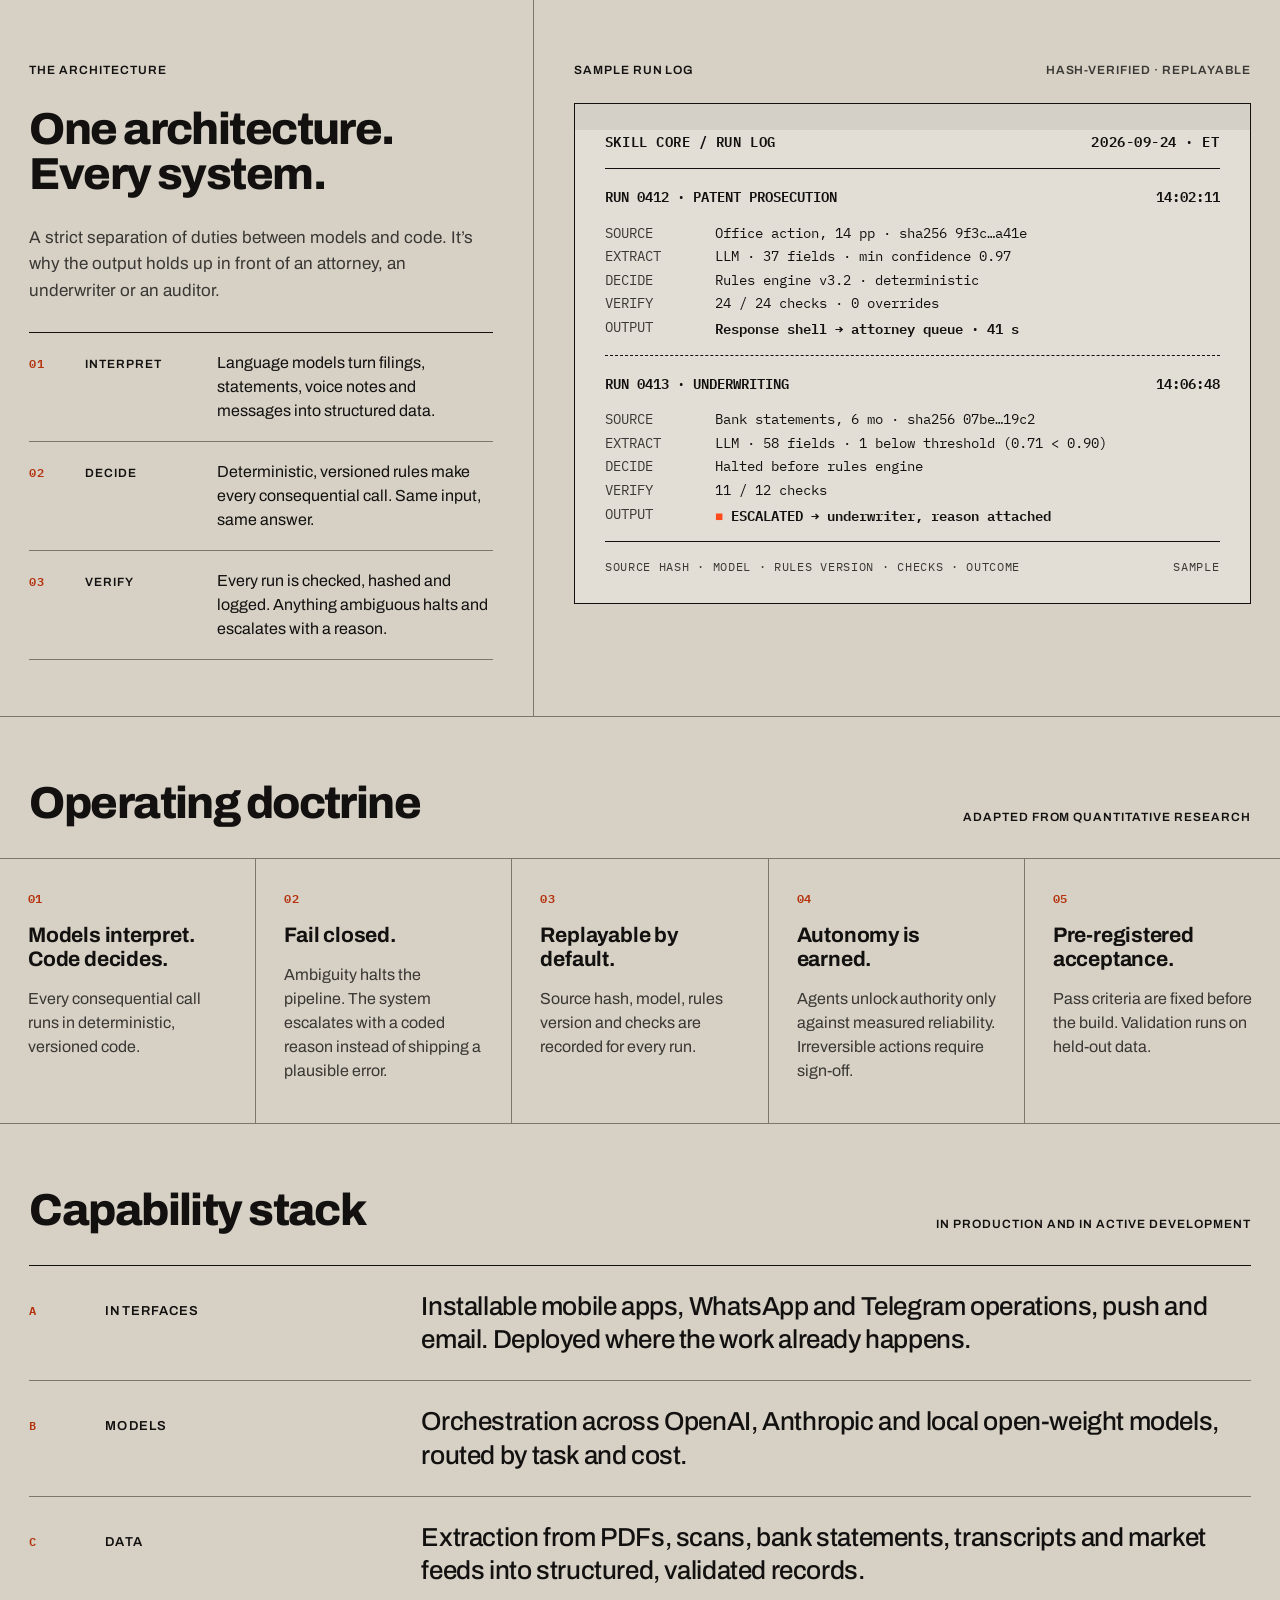
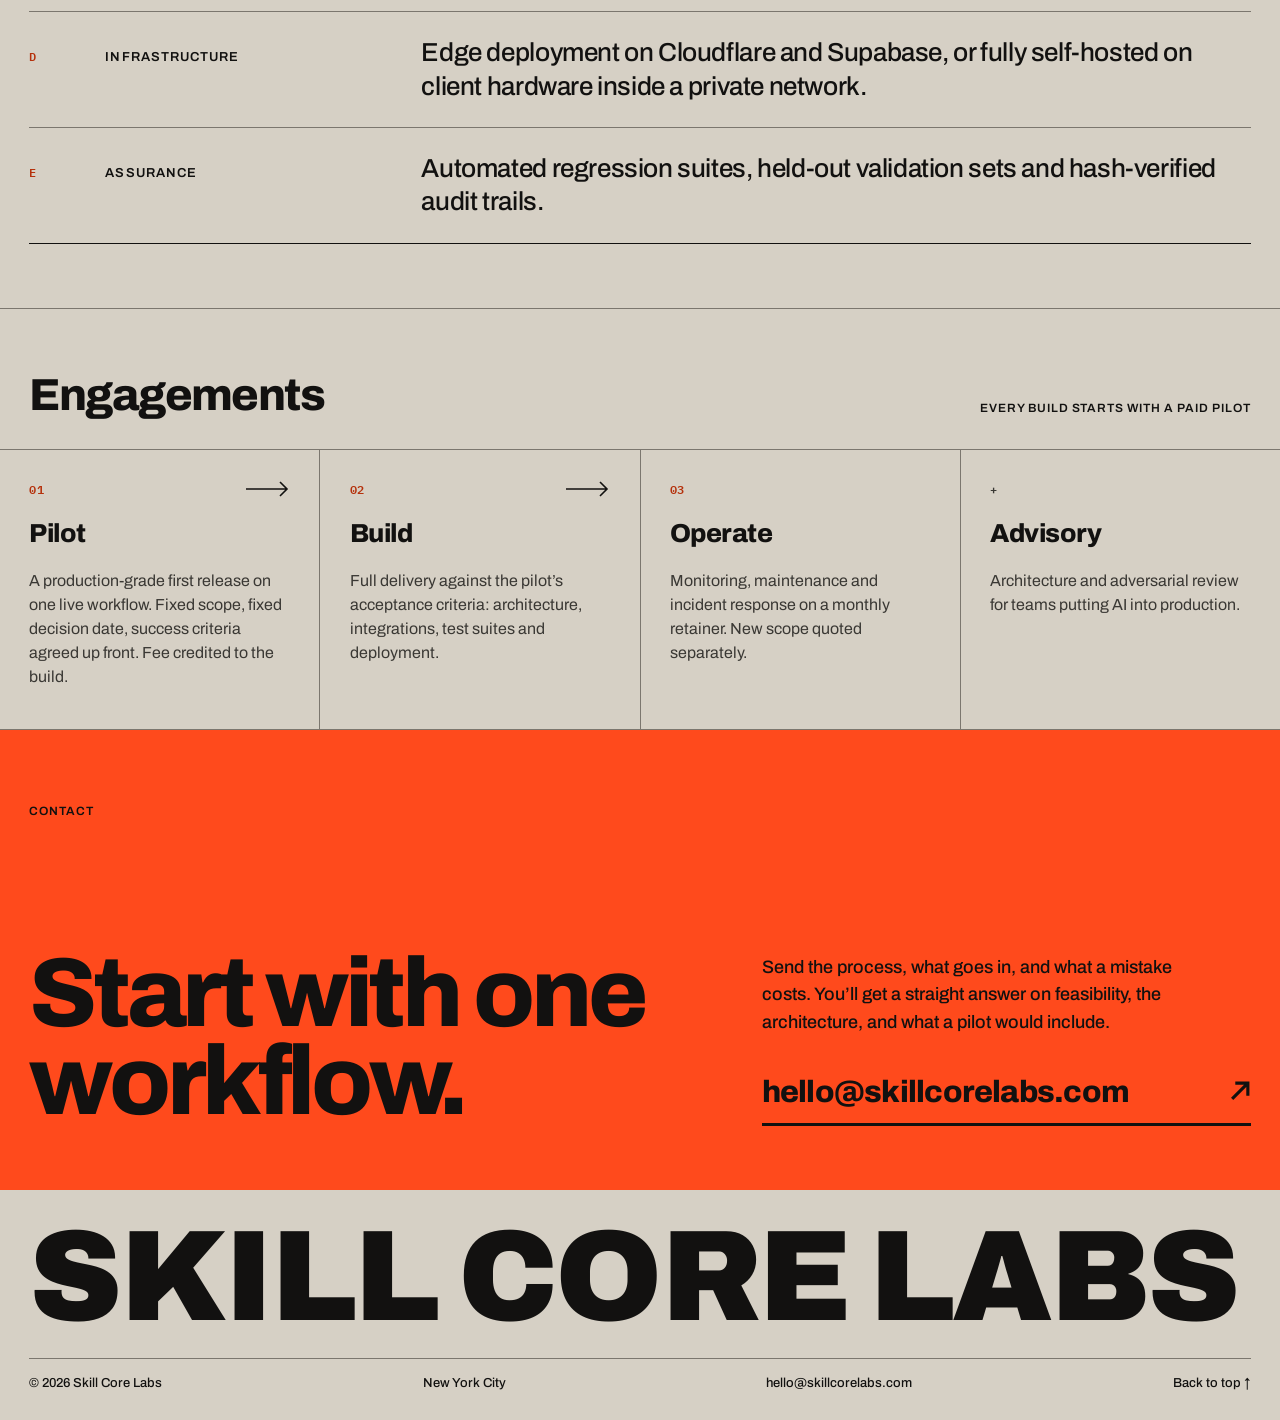
==== commit 7172bfa2: "Remove new-company tenure callout" ====
--- a/index.html
+++ b/index.html
@@ -326,9 +326,9 @@
     </a>
 
     <div class="meta">
-      <div style="display:flex;flex-direction:column;gap:4px">
-        <span class="micro soft">Clients since</span>
-        <span class="meta-year"><b>2026</b><i>//</i><span class="micro" style="font-weight:700">Skill Core Labs</span></span>
+      <div style="display:flex;flex-direction:column;gap:5px">
+        <span class="micro soft">Built for real operations</span>
+        <span class="micro" style="font-weight:800;letter-spacing:.08em">CUSTOM SYSTEMS</span>
       </div>
       <span class="micro" style="font-weight:700;line-height:1.25">Software &amp; AI systems<br>New York City</span>
     </div>
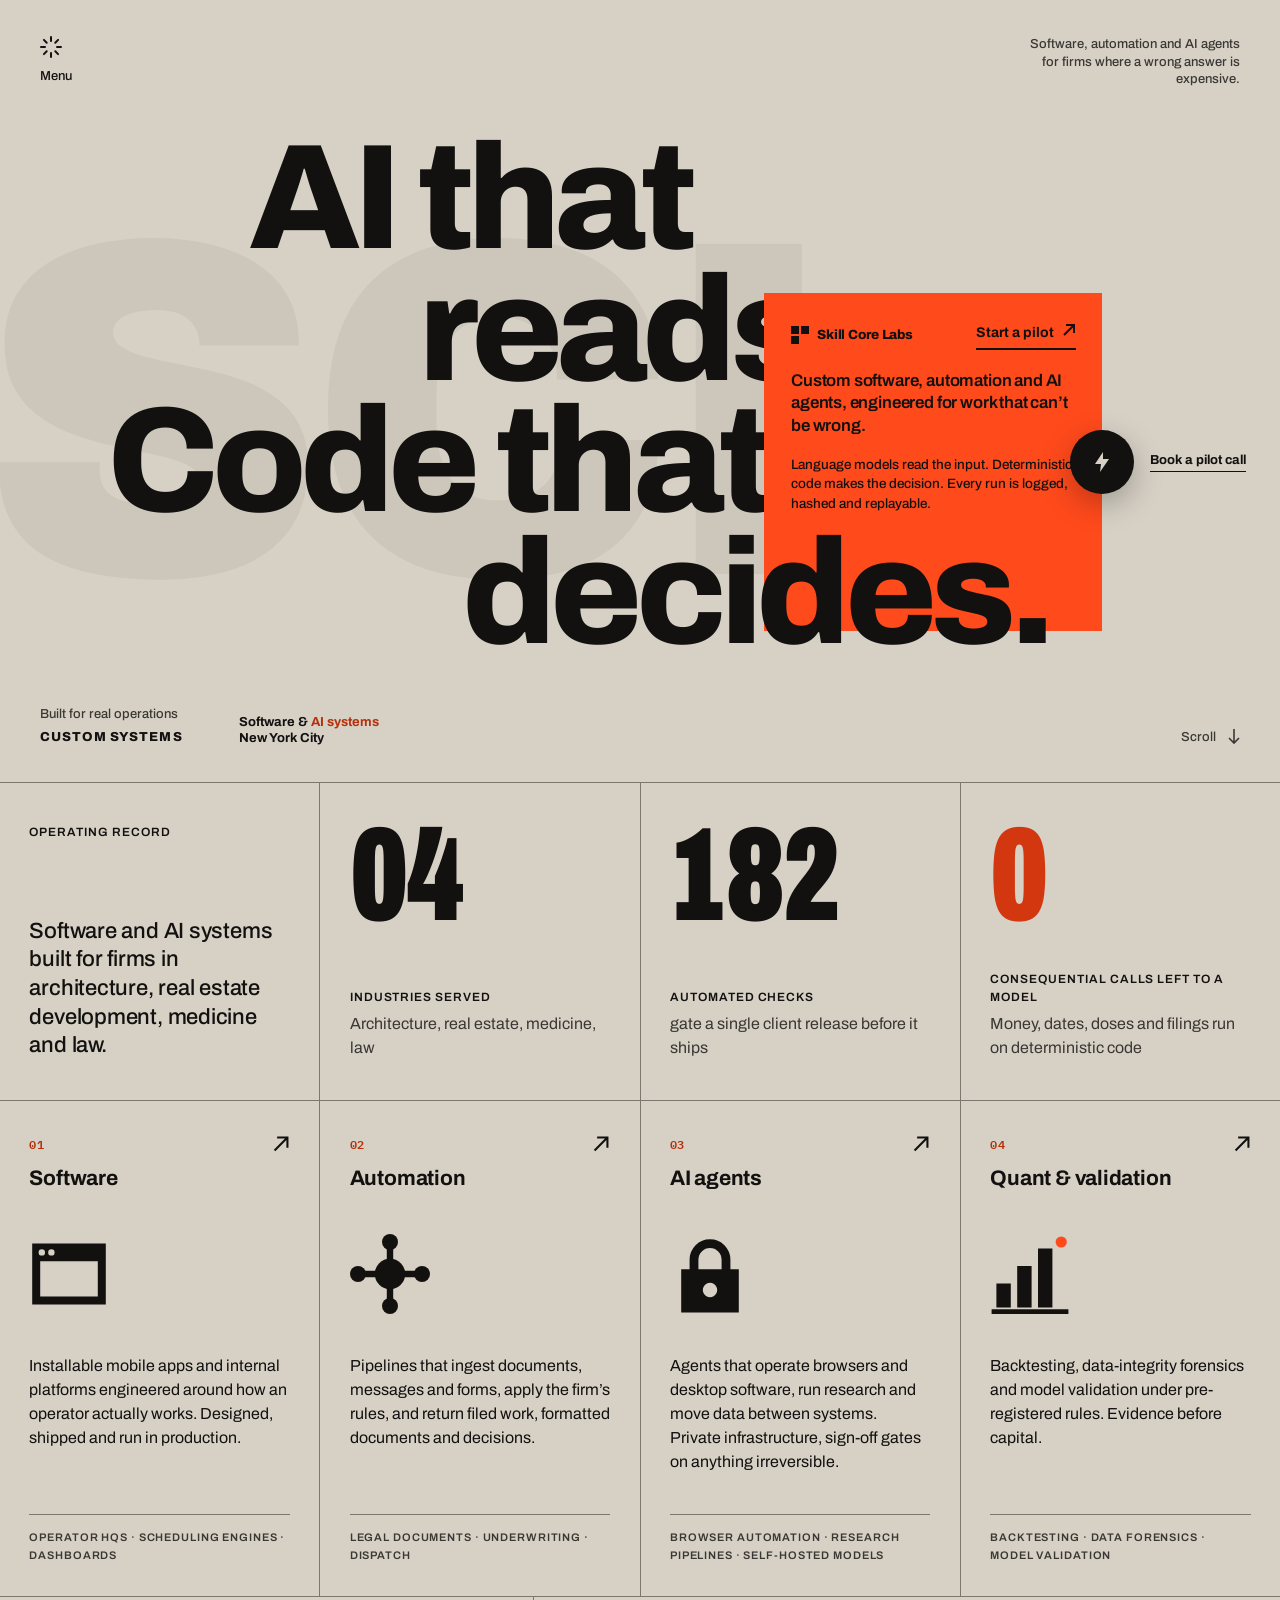
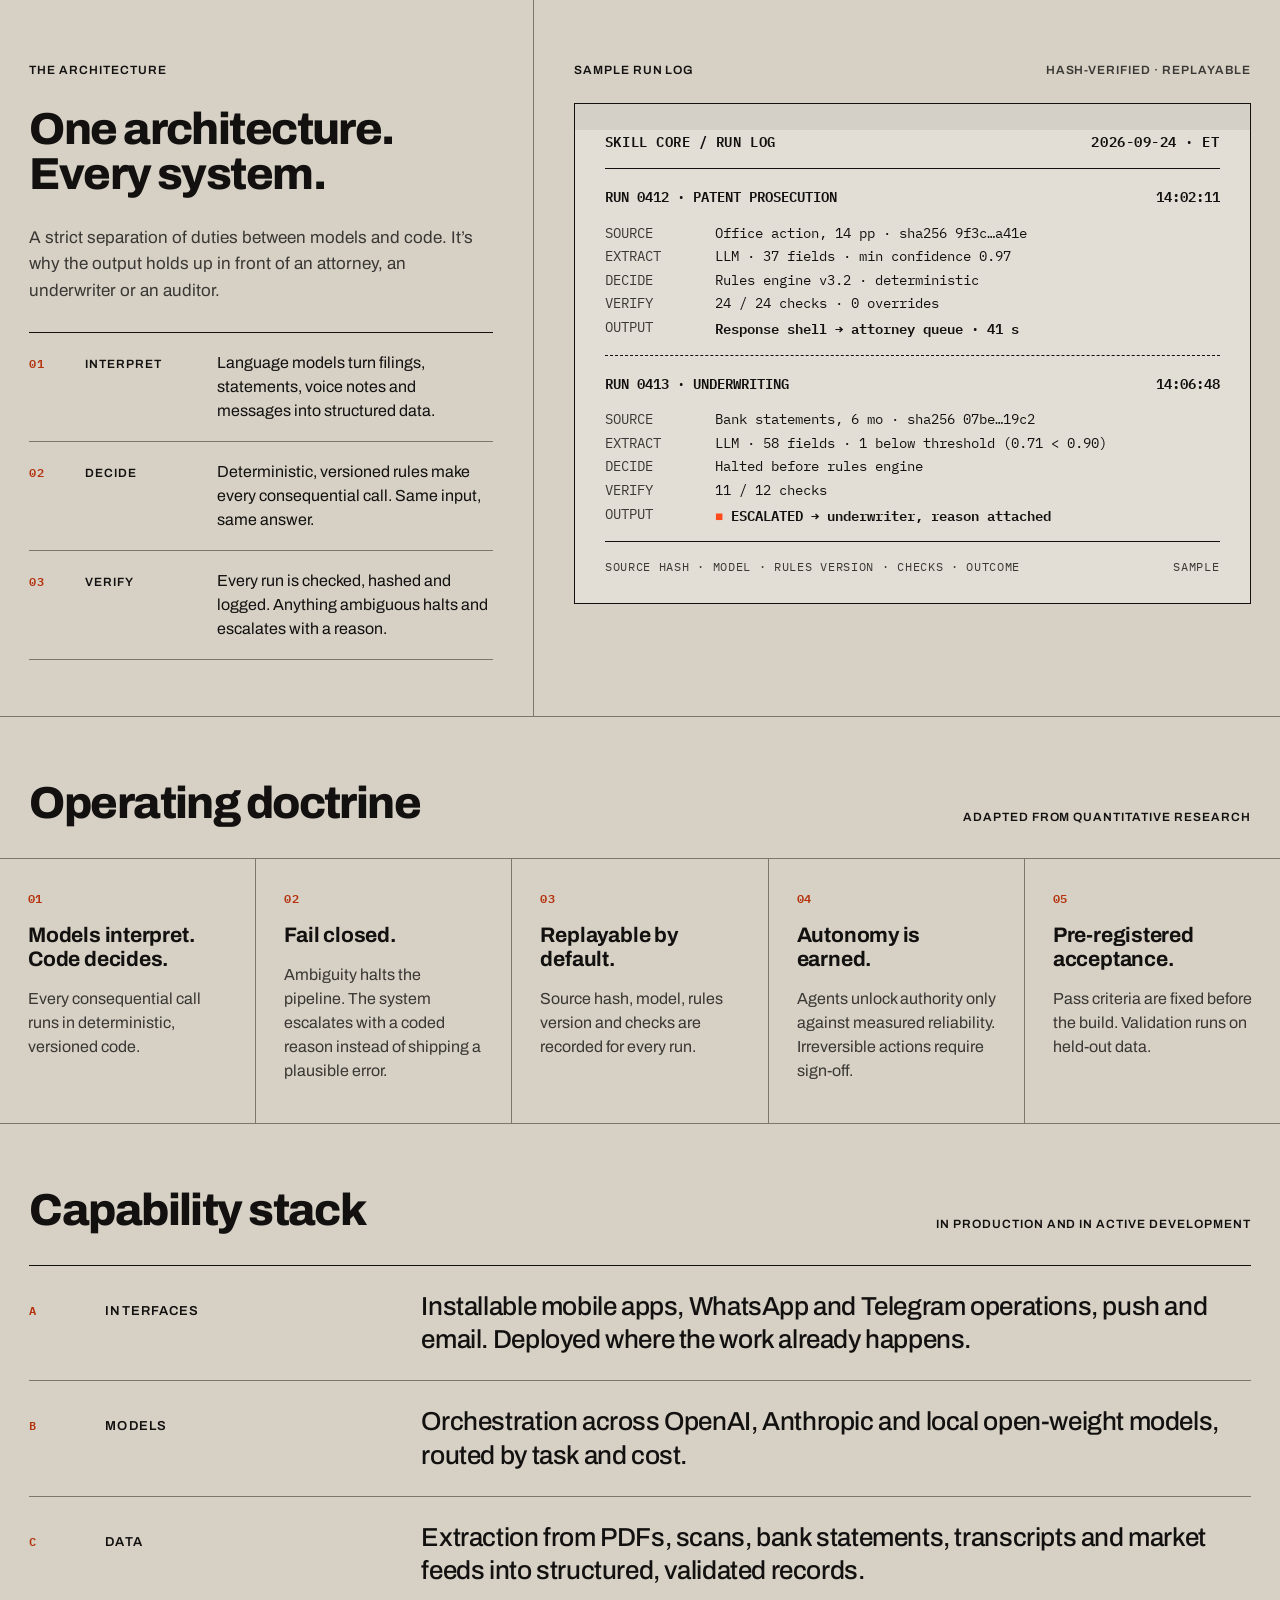
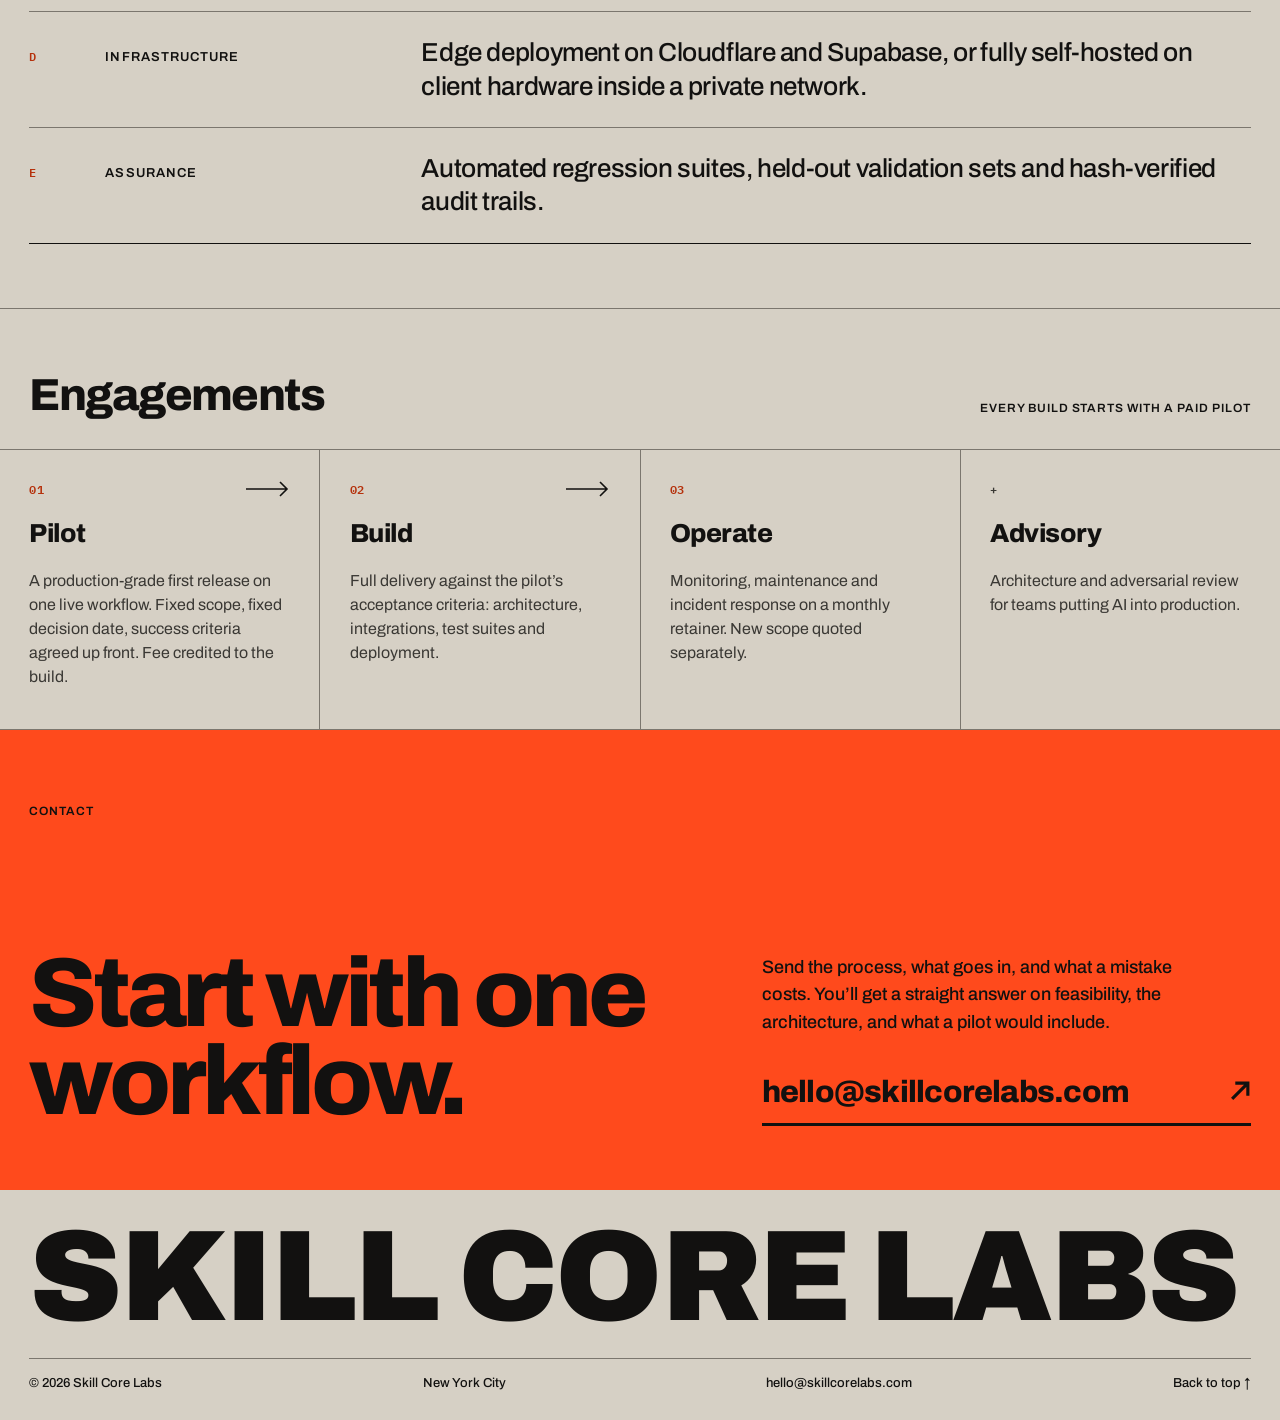
==== commit 1b63e5d6: "Accent AI systems label" ====
--- a/index.html
+++ b/index.html
@@ -330,7 +330,7 @@
         <span class="micro soft">Built for real operations</span>
         <span class="micro" style="font-weight:800;letter-spacing:.08em">CUSTOM SYSTEMS</span>
       </div>
-      <span class="micro" style="font-weight:700;line-height:1.25">Software &amp; AI systems<br>New York City</span>
+      <span class="micro" style="font-weight:700;line-height:1.25">Software &amp; <span style="color:var(--accent-text)">AI systems</span><br>New York City</span>
     </div>
 
     <div class="scroll micro soft" aria-hidden="true"><span>Scroll</span><svg width="12" height="16" viewBox="0 0 12 16"><path d="M6 0V14M1 9L6 14L11 9" fill="none" stroke="currentColor" stroke-width="1.6"/></svg></div>
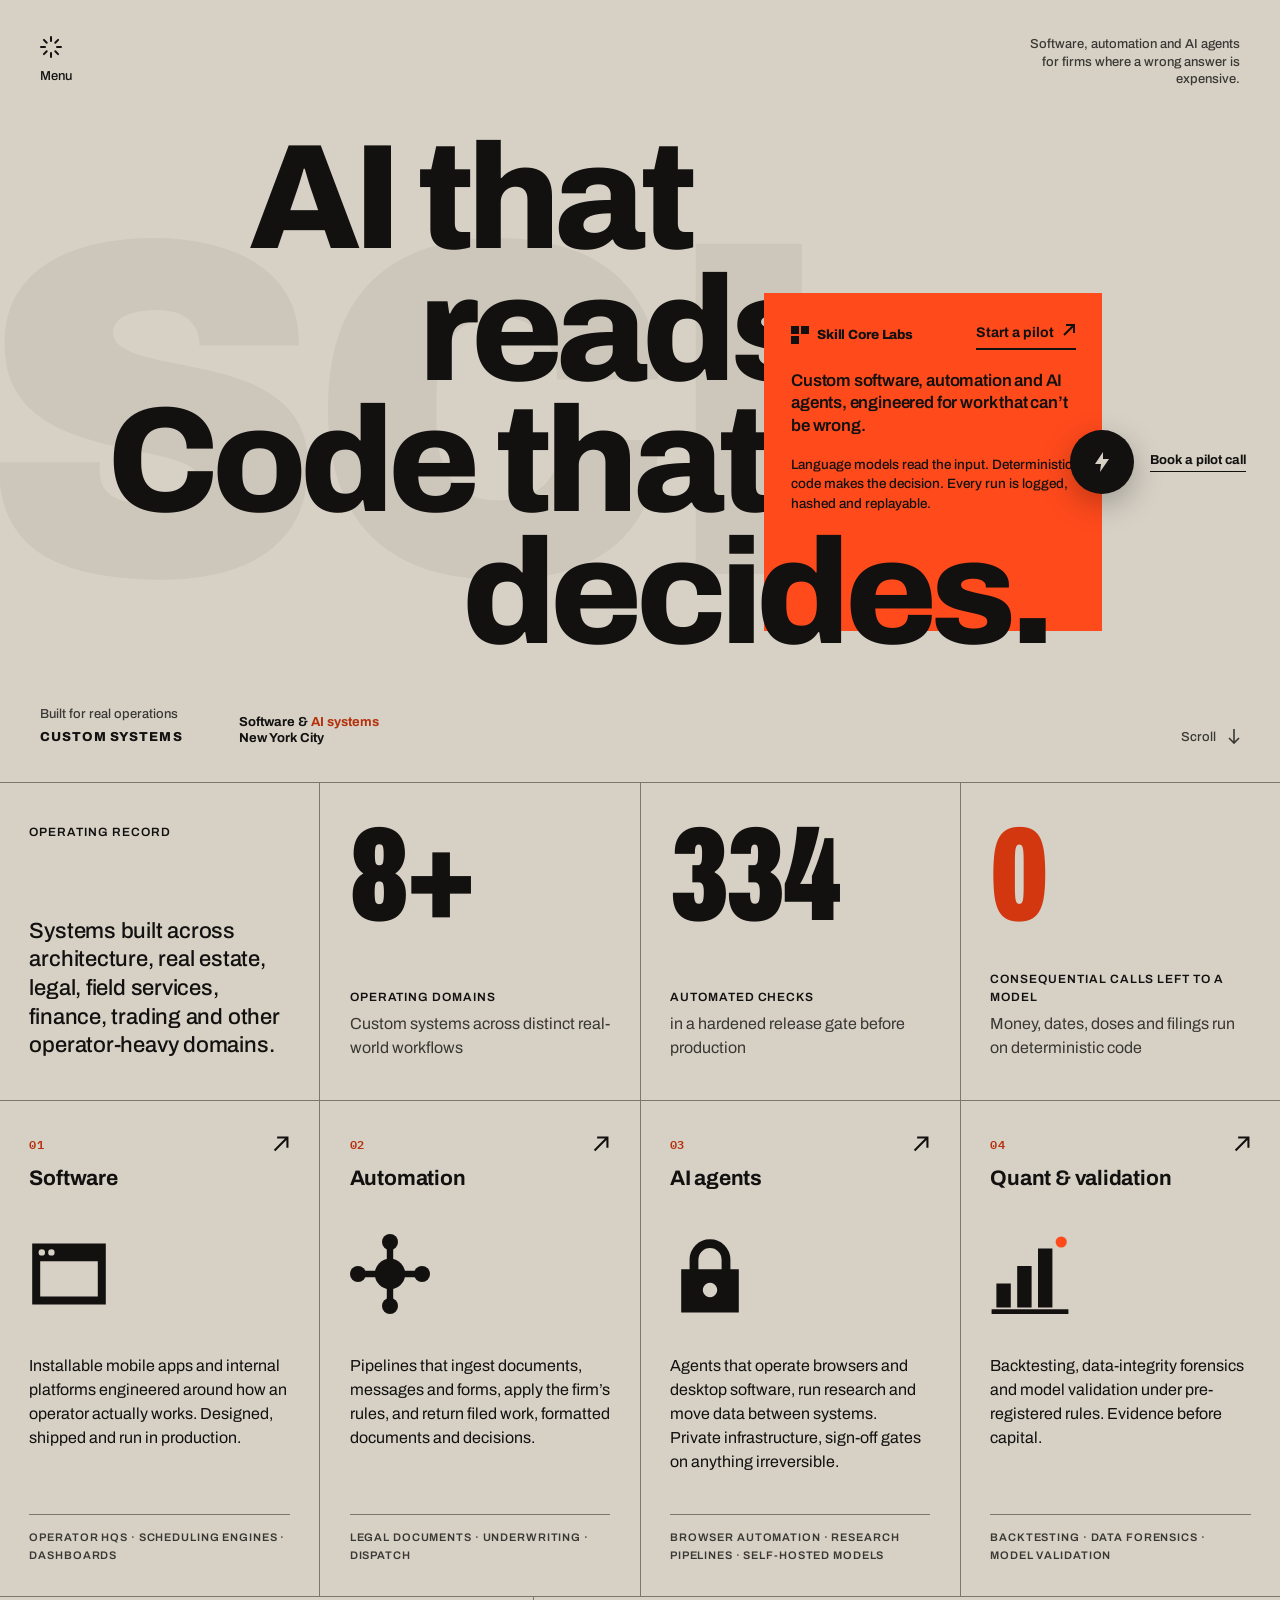
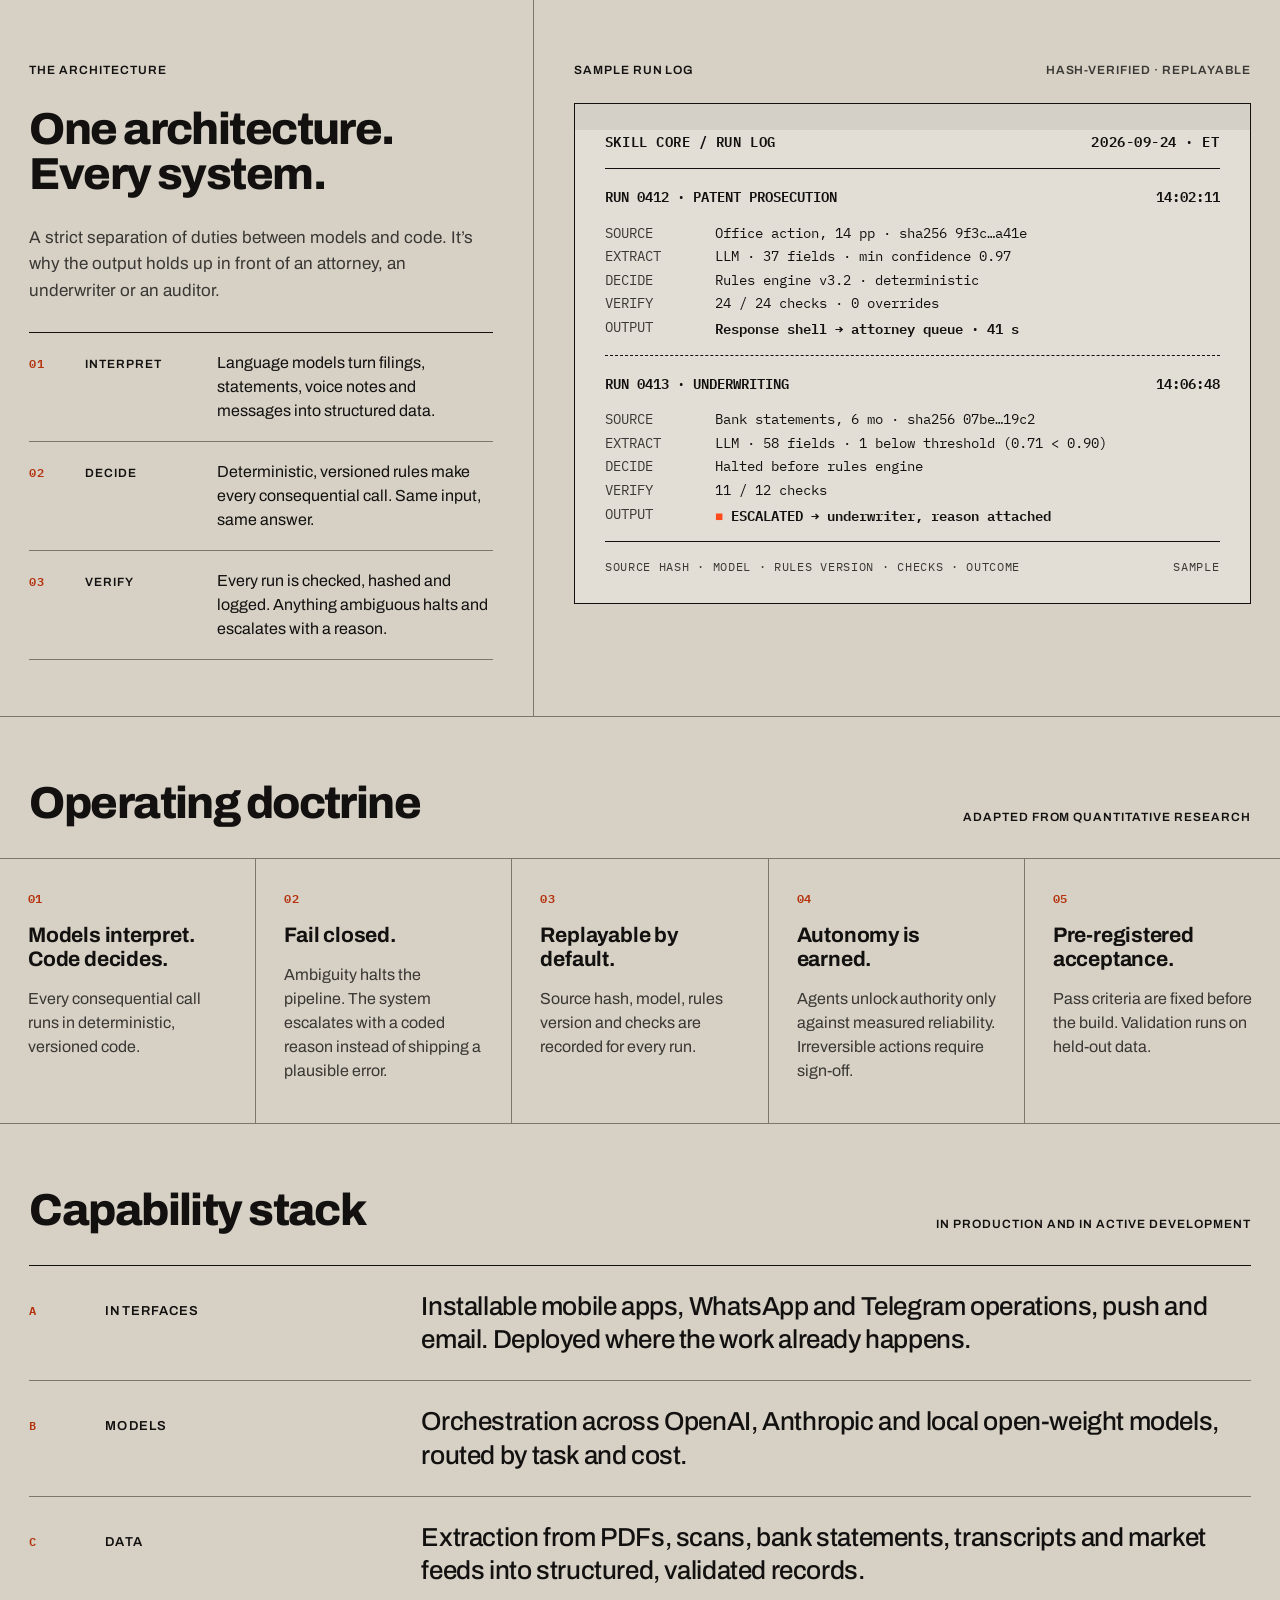
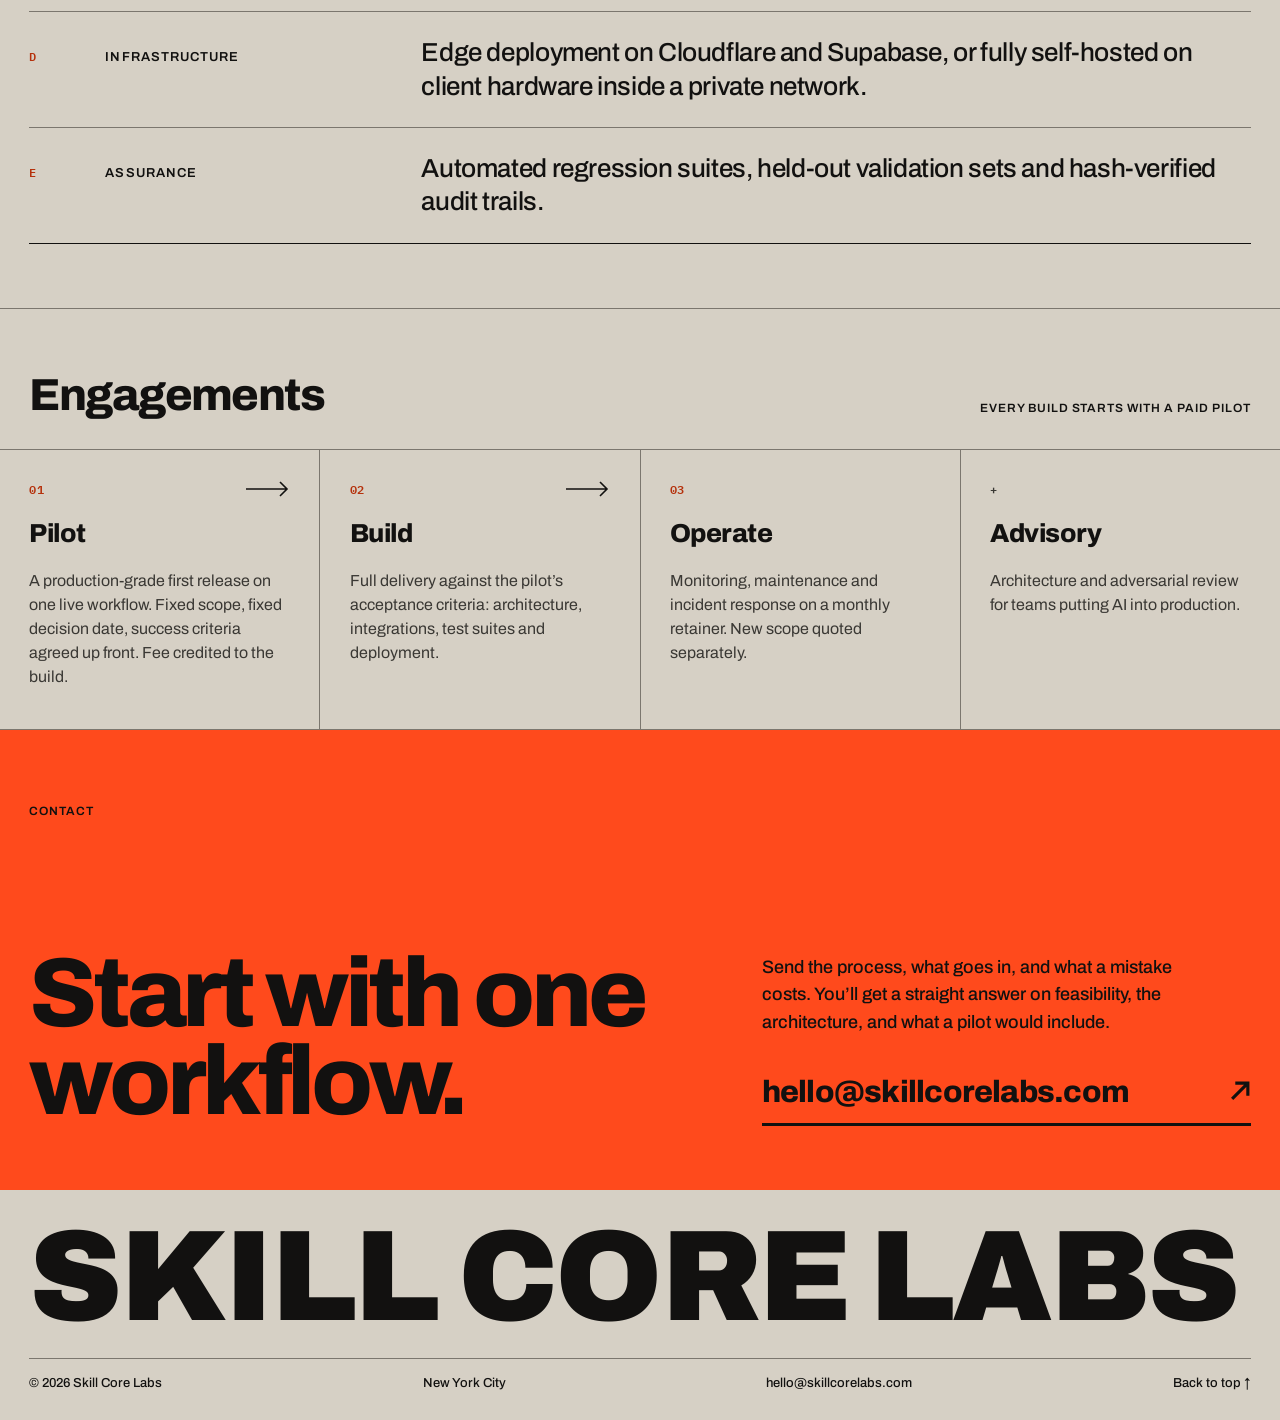
==== commit 878ebe98: "Strengthen operating record stats" ====
--- a/index.html
+++ b/index.html
@@ -342,15 +342,15 @@
   <div class="wrap hair stats">
     <div class="stat stat-intro">
       <span class="lbl">Operating record</span>
-      <p>Software and AI systems built for firms in architecture, real estate development, medicine and law.</p>
+      <p>Systems built across architecture, real estate, legal, field services, finance, trading and other operator-heavy domains.</p>
     </div>
     <div class="stat">
-      <span class="num">04</span>
-      <div class="stat-cap"><span class="lbl">Industries served</span><span class="sub soft">Architecture, real estate, medicine, law</span></div>
+      <span class="num">8+</span>
+      <div class="stat-cap"><span class="lbl">Operating domains</span><span class="sub soft">Custom systems across distinct real-world workflows</span></div>
     </div>
     <div class="stat">
-      <span class="num">182</span>
-      <div class="stat-cap"><span class="lbl">Automated checks</span><span class="sub soft">gate a single client release before it ships</span></div>
+      <span class="num">334</span>
+      <div class="stat-cap"><span class="lbl">Automated checks</span><span class="sub soft">in a hardened release gate before production</span></div>
     </div>
     <div class="stat">
       <span class="num red">0</span>
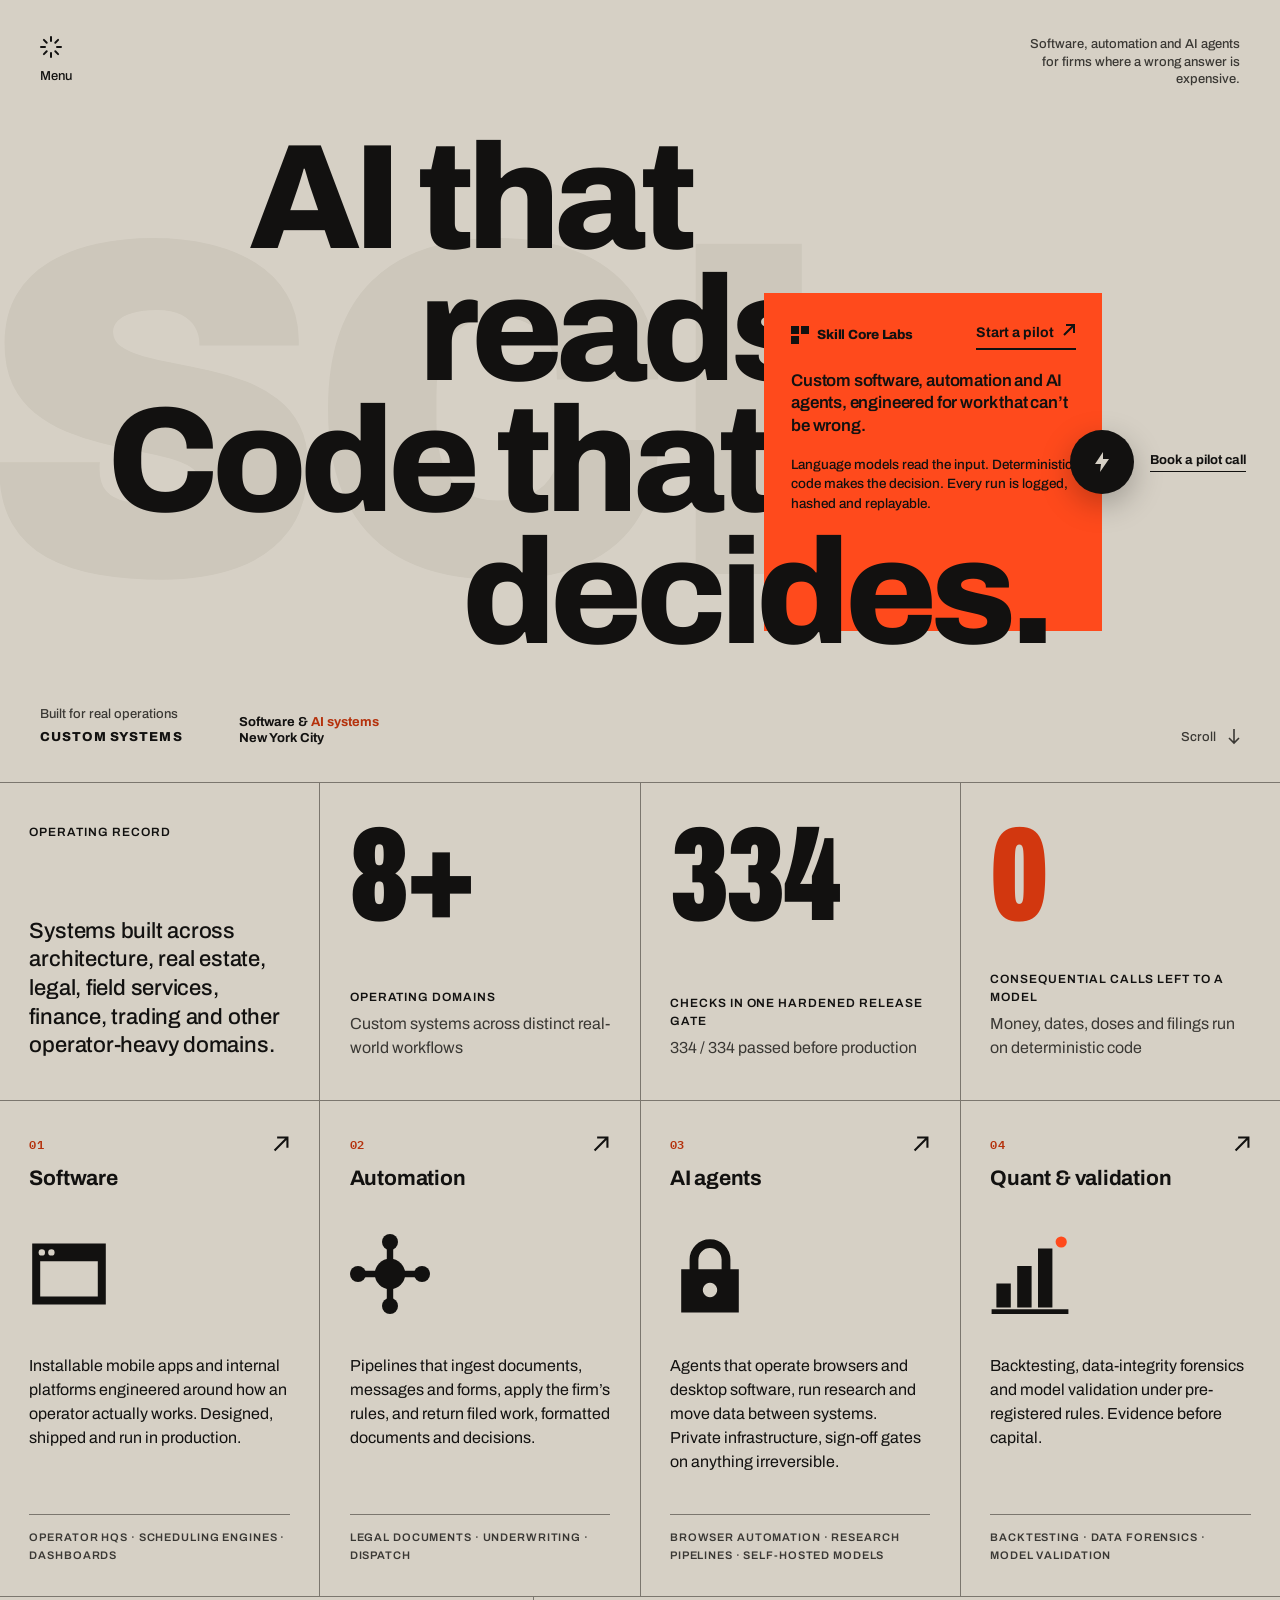
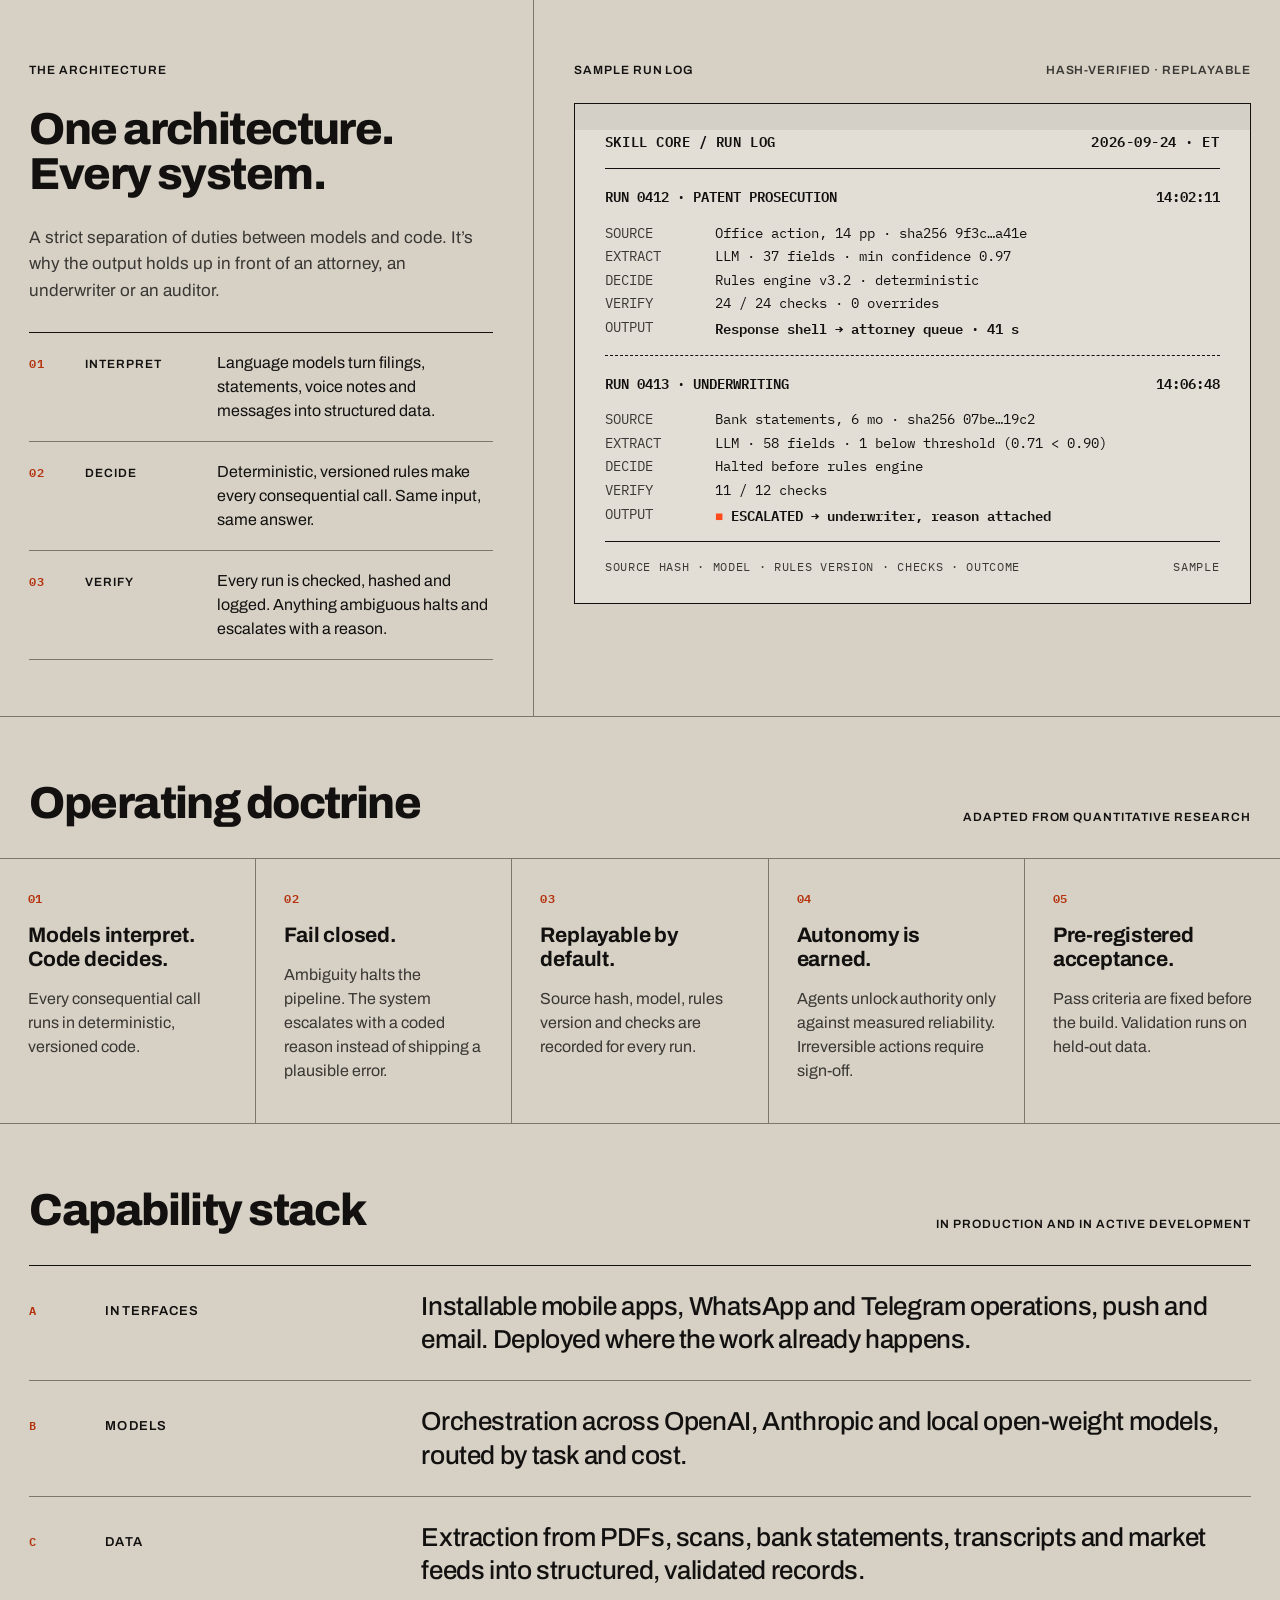
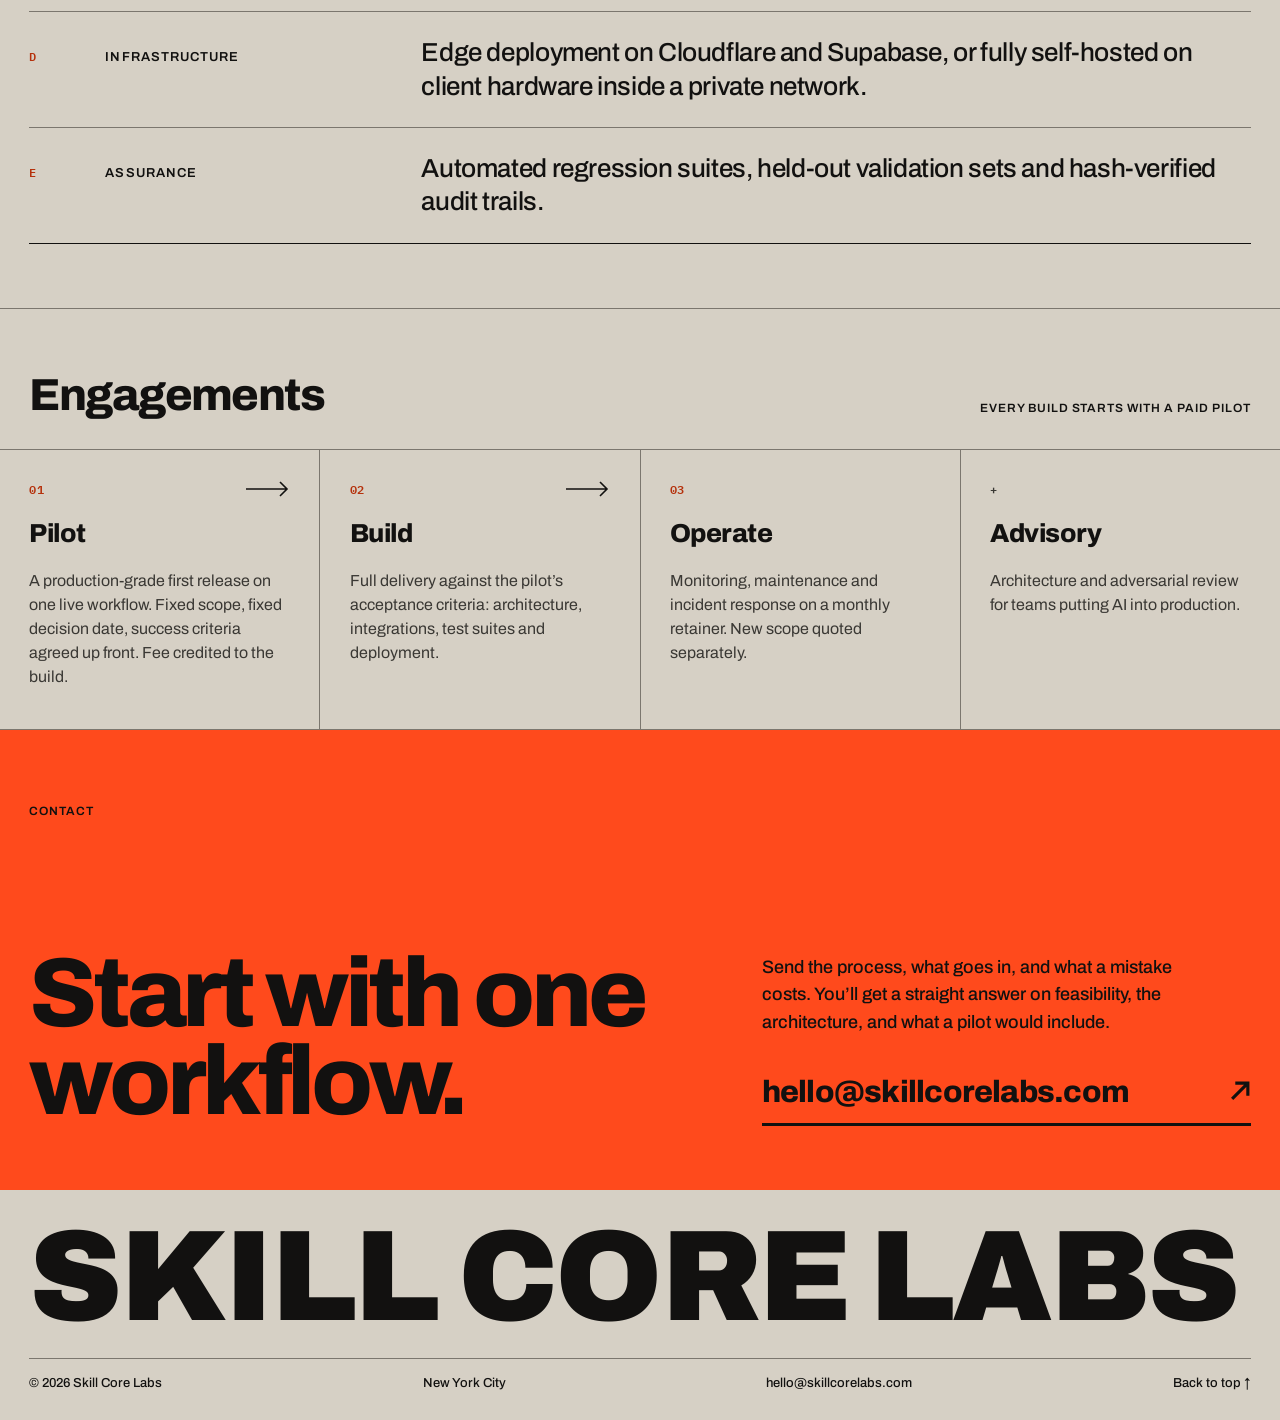
==== commit 33d17df8: "Animate release gate counter" ====
--- a/index.html
+++ b/index.html
@@ -349,8 +349,8 @@
       <div class="stat-cap"><span class="lbl">Operating domains</span><span class="sub soft">Custom systems across distinct real-world workflows</span></div>
     </div>
     <div class="stat">
-      <span class="num">334</span>
-      <div class="stat-cap"><span class="lbl">Automated checks</span><span class="sub soft">in a hardened release gate before production</span></div>
+      <span class="num count-up" data-count="334">000</span>
+      <div class="stat-cap"><span class="lbl">Checks in one hardened release gate</span><span class="sub soft">334 / 334 passed before production</span></div>
     </div>
     <div class="stat">
       <span class="num red">0</span>
@@ -506,6 +506,31 @@
   close.addEventListener('click',hide);
   menu.addEventListener('click',function(e){if(e.target.closest('nav a'))hide();});
   document.addEventListener('keydown',function(e){if(e.key==='Escape'&&!menu.hidden)hide();});
+
+  var counters=document.querySelectorAll('.count-up');
+  function runCounter(el){
+    if(el.dataset.counted==='1')return;
+    el.dataset.counted='1';
+    var target=parseInt(el.dataset.count,10)||0;
+    if(window.matchMedia&&window.matchMedia('(prefers-reduced-motion: reduce)').matches){el.textContent=String(target);return;}
+    var start=performance.now(),dur=1100;
+    function tick(now){
+      var p=Math.min(1,(now-start)/dur),e=1-Math.pow(1-p,3);
+      el.textContent=String(Math.round(target*e)).padStart(3,'0');
+      if(p<1)requestAnimationFrame(tick);else el.textContent=String(target);
+    }
+    requestAnimationFrame(tick);
+  }
+  if('IntersectionObserver' in window){
+    var io=new IntersectionObserver(function(entries){
+      entries.forEach(function(entry){
+        if(entry.isIntersecting){runCounter(entry.target);io.unobserve(entry.target);}
+      });
+    },{threshold:.45});
+    counters.forEach(function(el){io.observe(el);});
+  }else{
+    counters.forEach(runCounter);
+  }
 })();
 </script>
 </body>
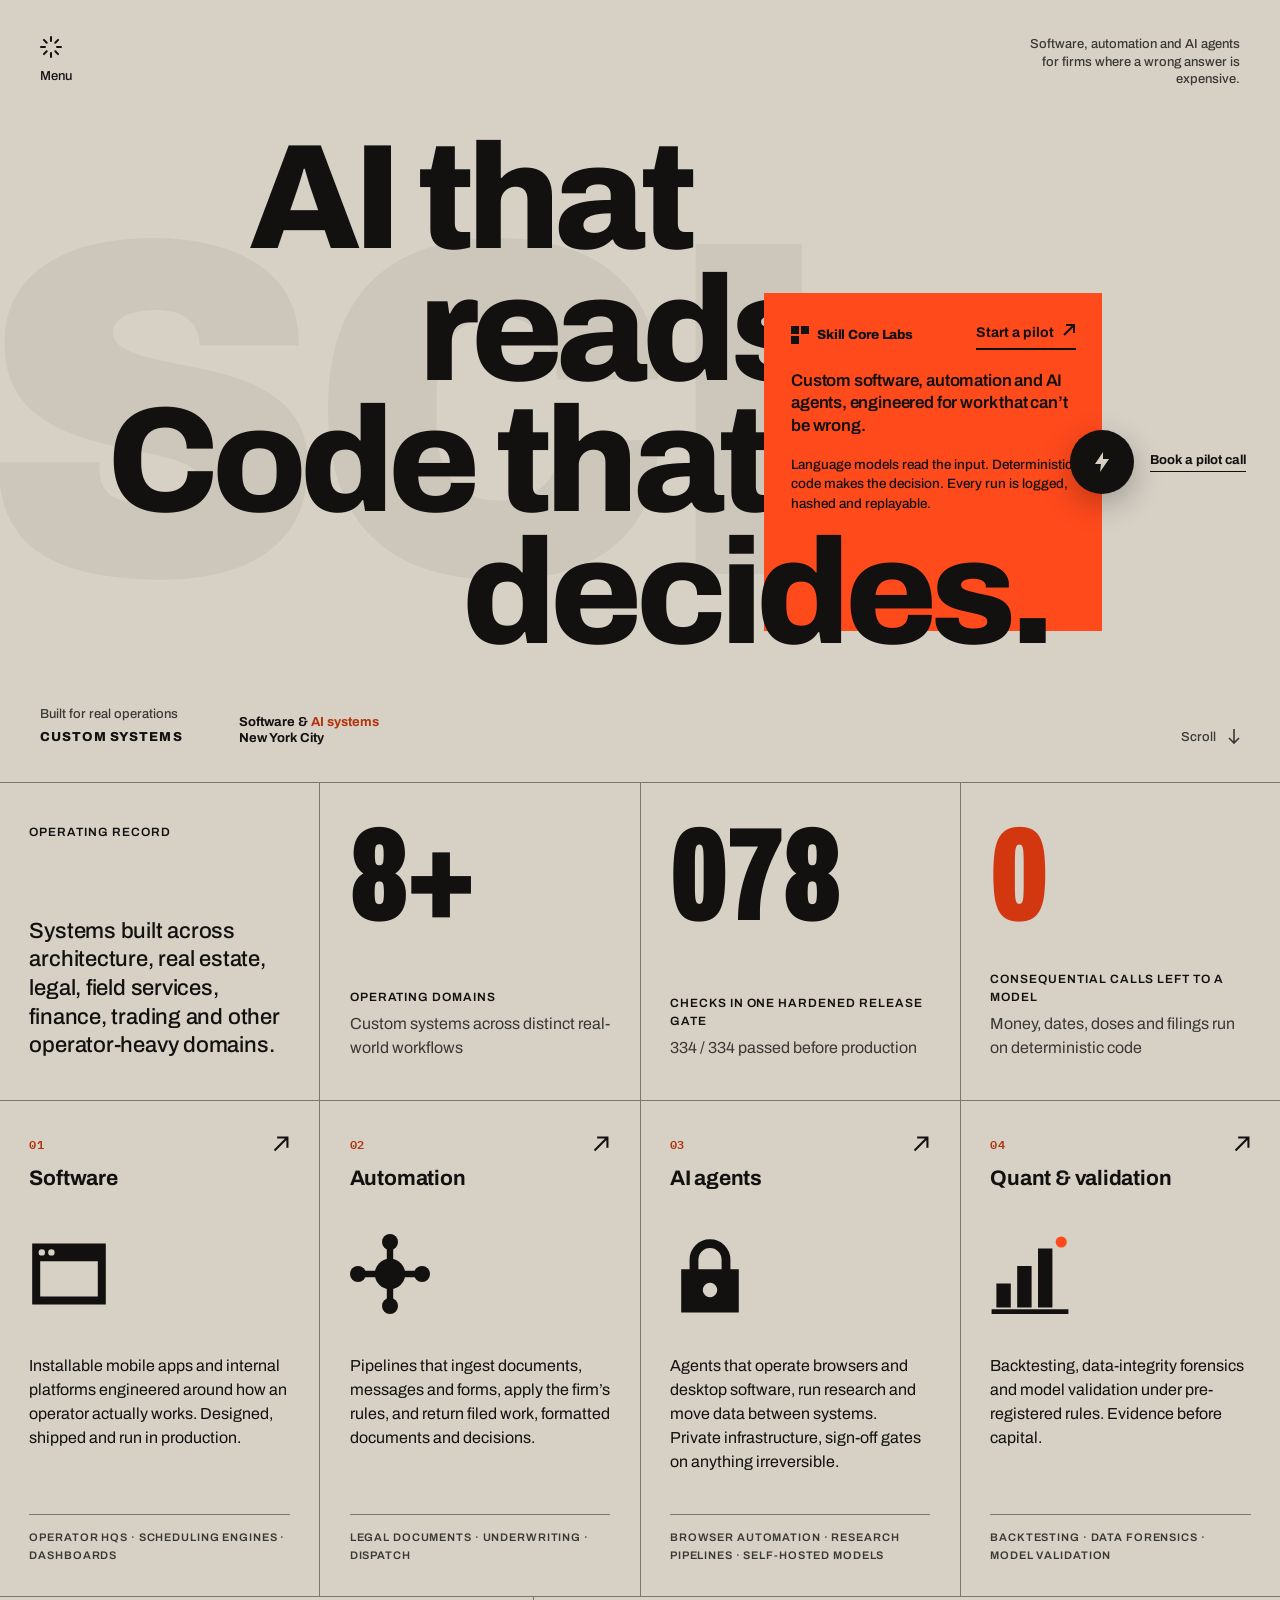
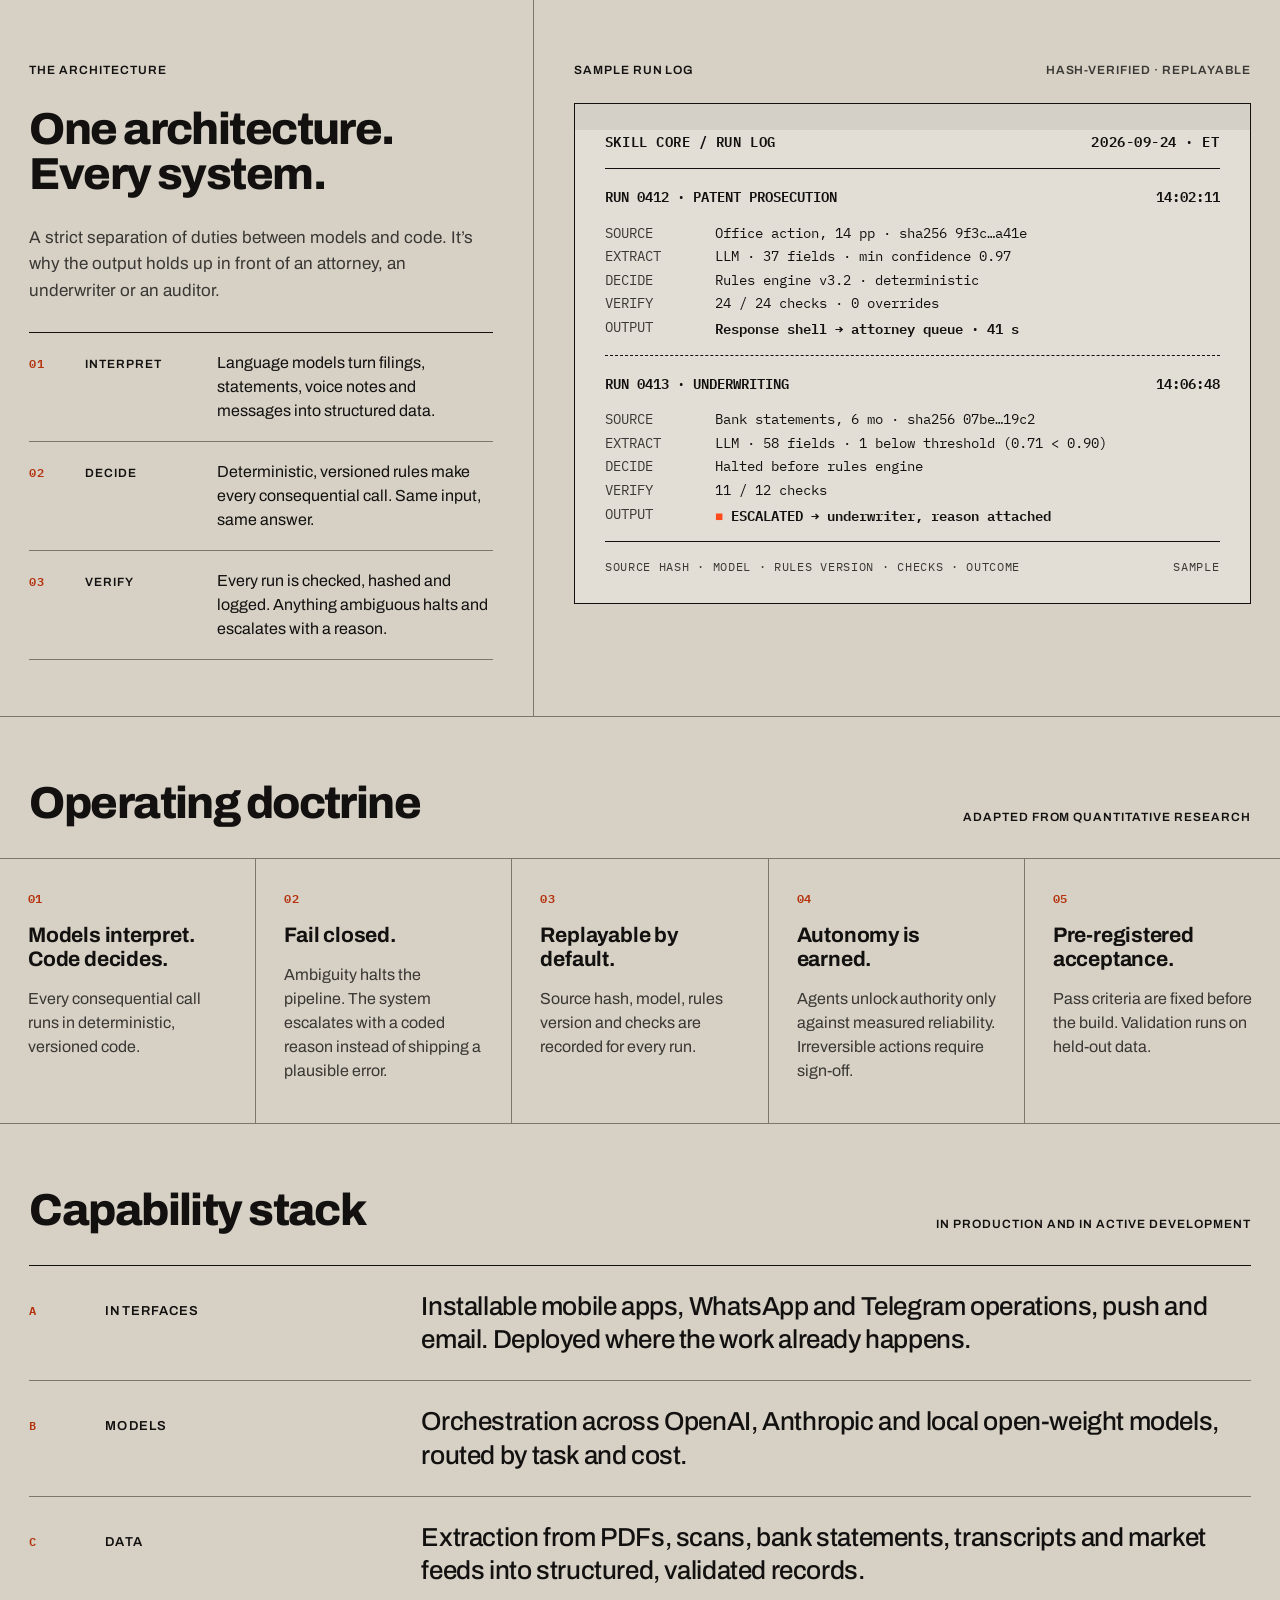
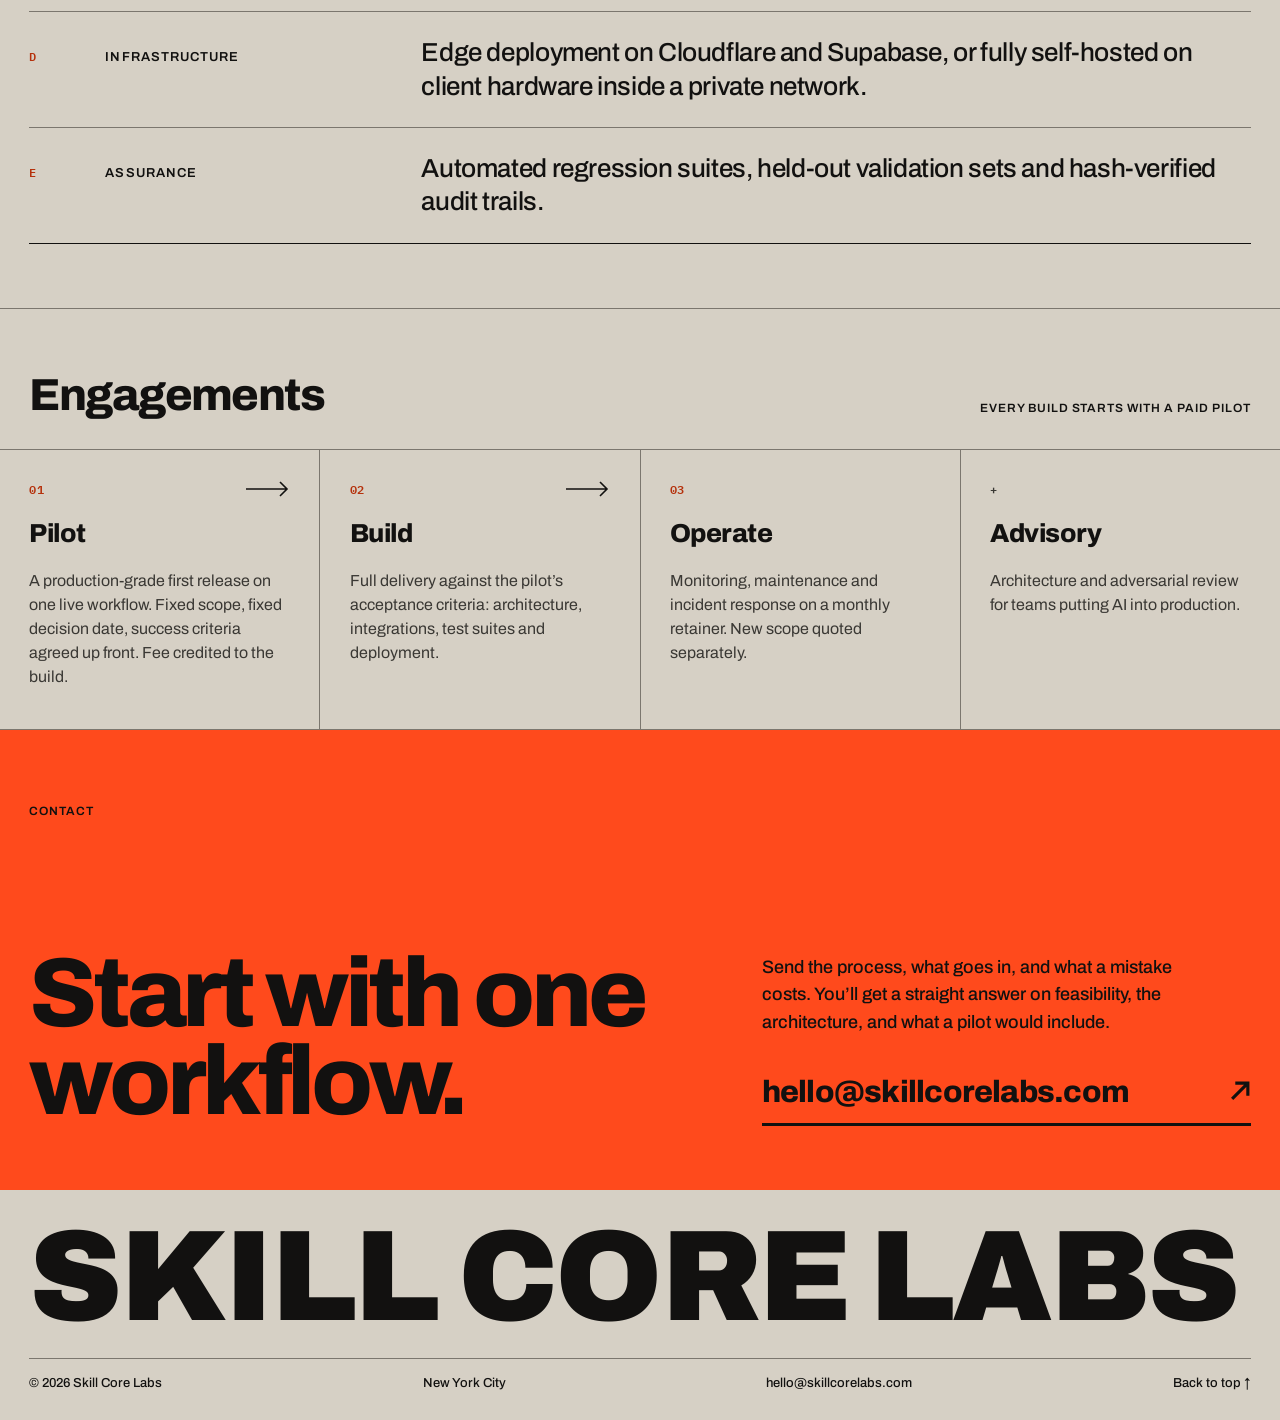
==== commit a5664531: "Slow release gate counter" ====
--- a/index.html
+++ b/index.html
@@ -513,13 +513,16 @@
     el.dataset.counted='1';
     var target=parseInt(el.dataset.count,10)||0;
     if(window.matchMedia&&window.matchMedia('(prefers-reduced-motion: reduce)').matches){el.textContent=String(target);return;}
-    var start=performance.now(),dur=1100;
-    function tick(now){
-      var p=Math.min(1,(now-start)/dur),e=1-Math.pow(1-p,3);
-      el.textContent=String(Math.round(target*e)).padStart(3,'0');
-      if(p<1)requestAnimationFrame(tick);else el.textContent=String(target);
-    }
-    requestAnimationFrame(tick);
+    var value=0,stepMs=30;
+    el.textContent='000';
+    var timer=setInterval(function(){
+      value+=1;
+      el.textContent=String(value).padStart(3,'0');
+      if(value>=target){
+        clearInterval(timer);
+        el.textContent=String(target);
+      }
+    },stepMs);
   }
   if('IntersectionObserver' in window){
     var io=new IntersectionObserver(function(entries){
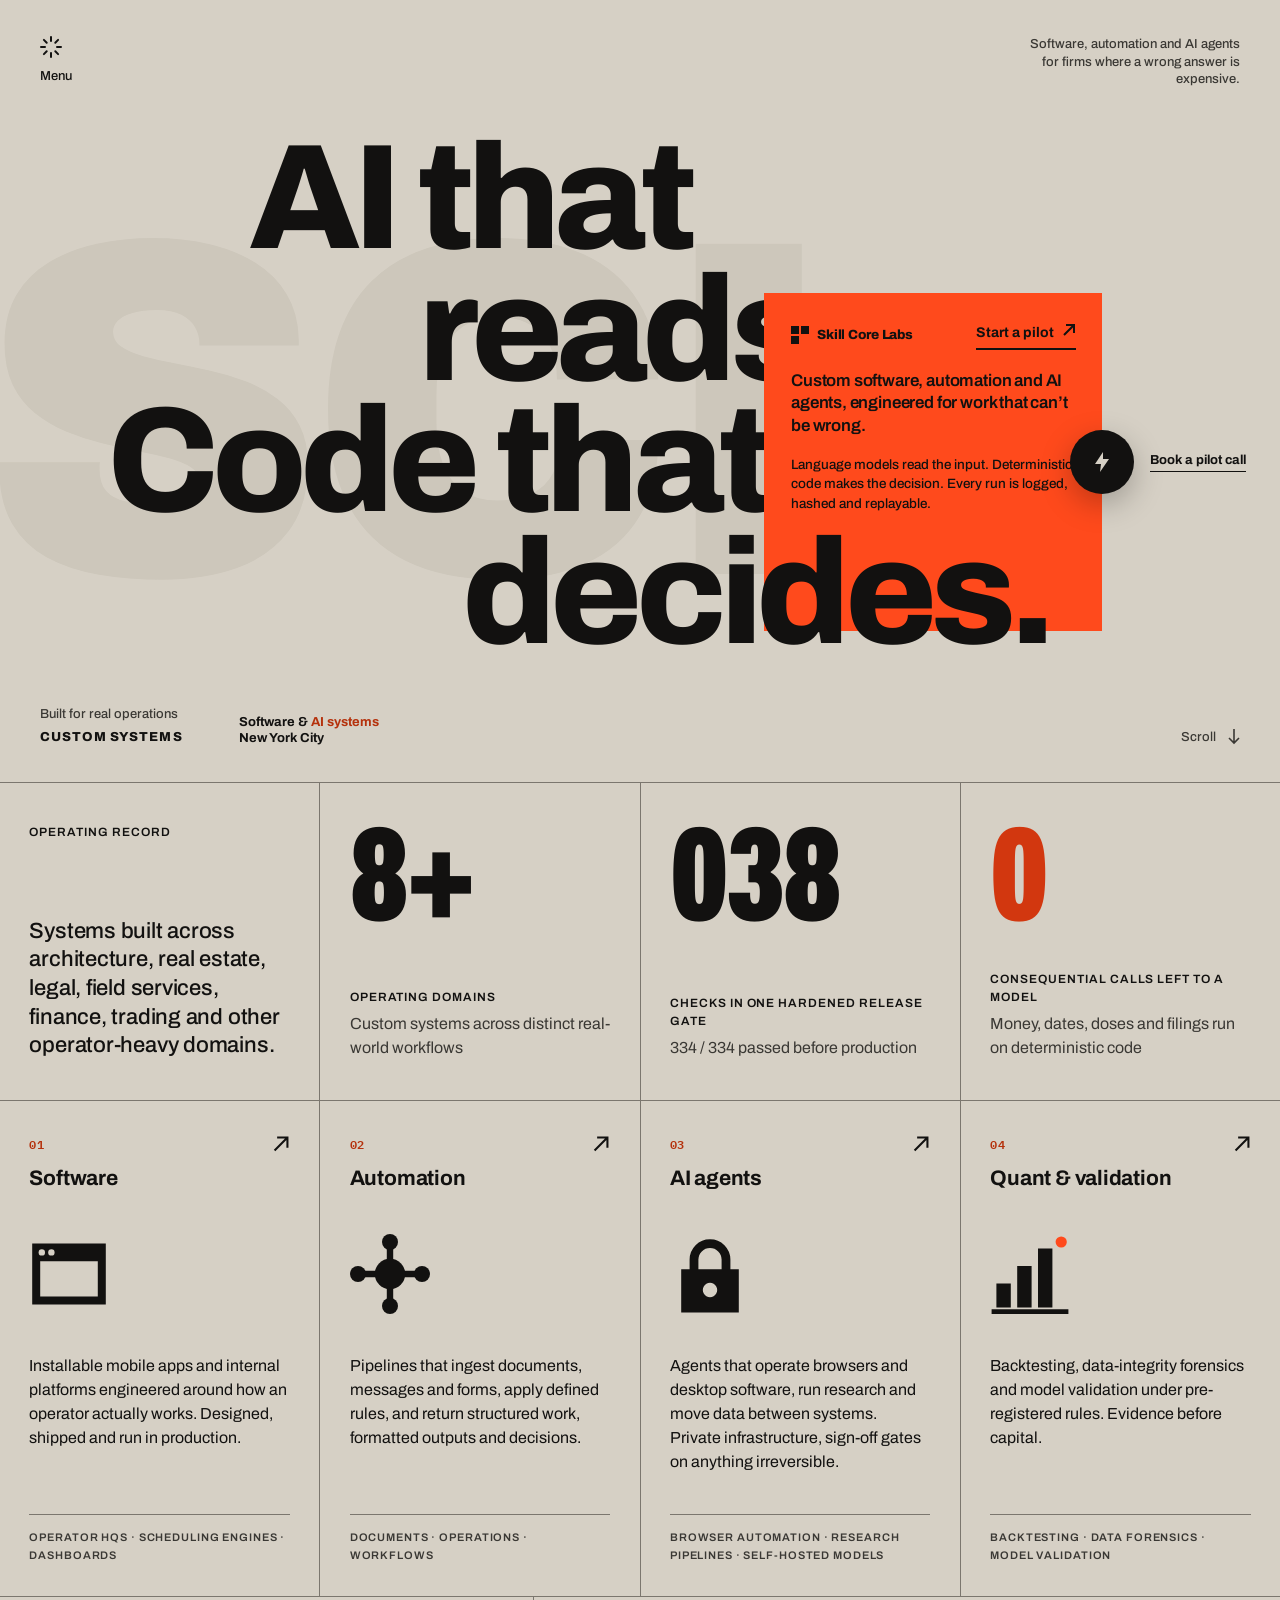
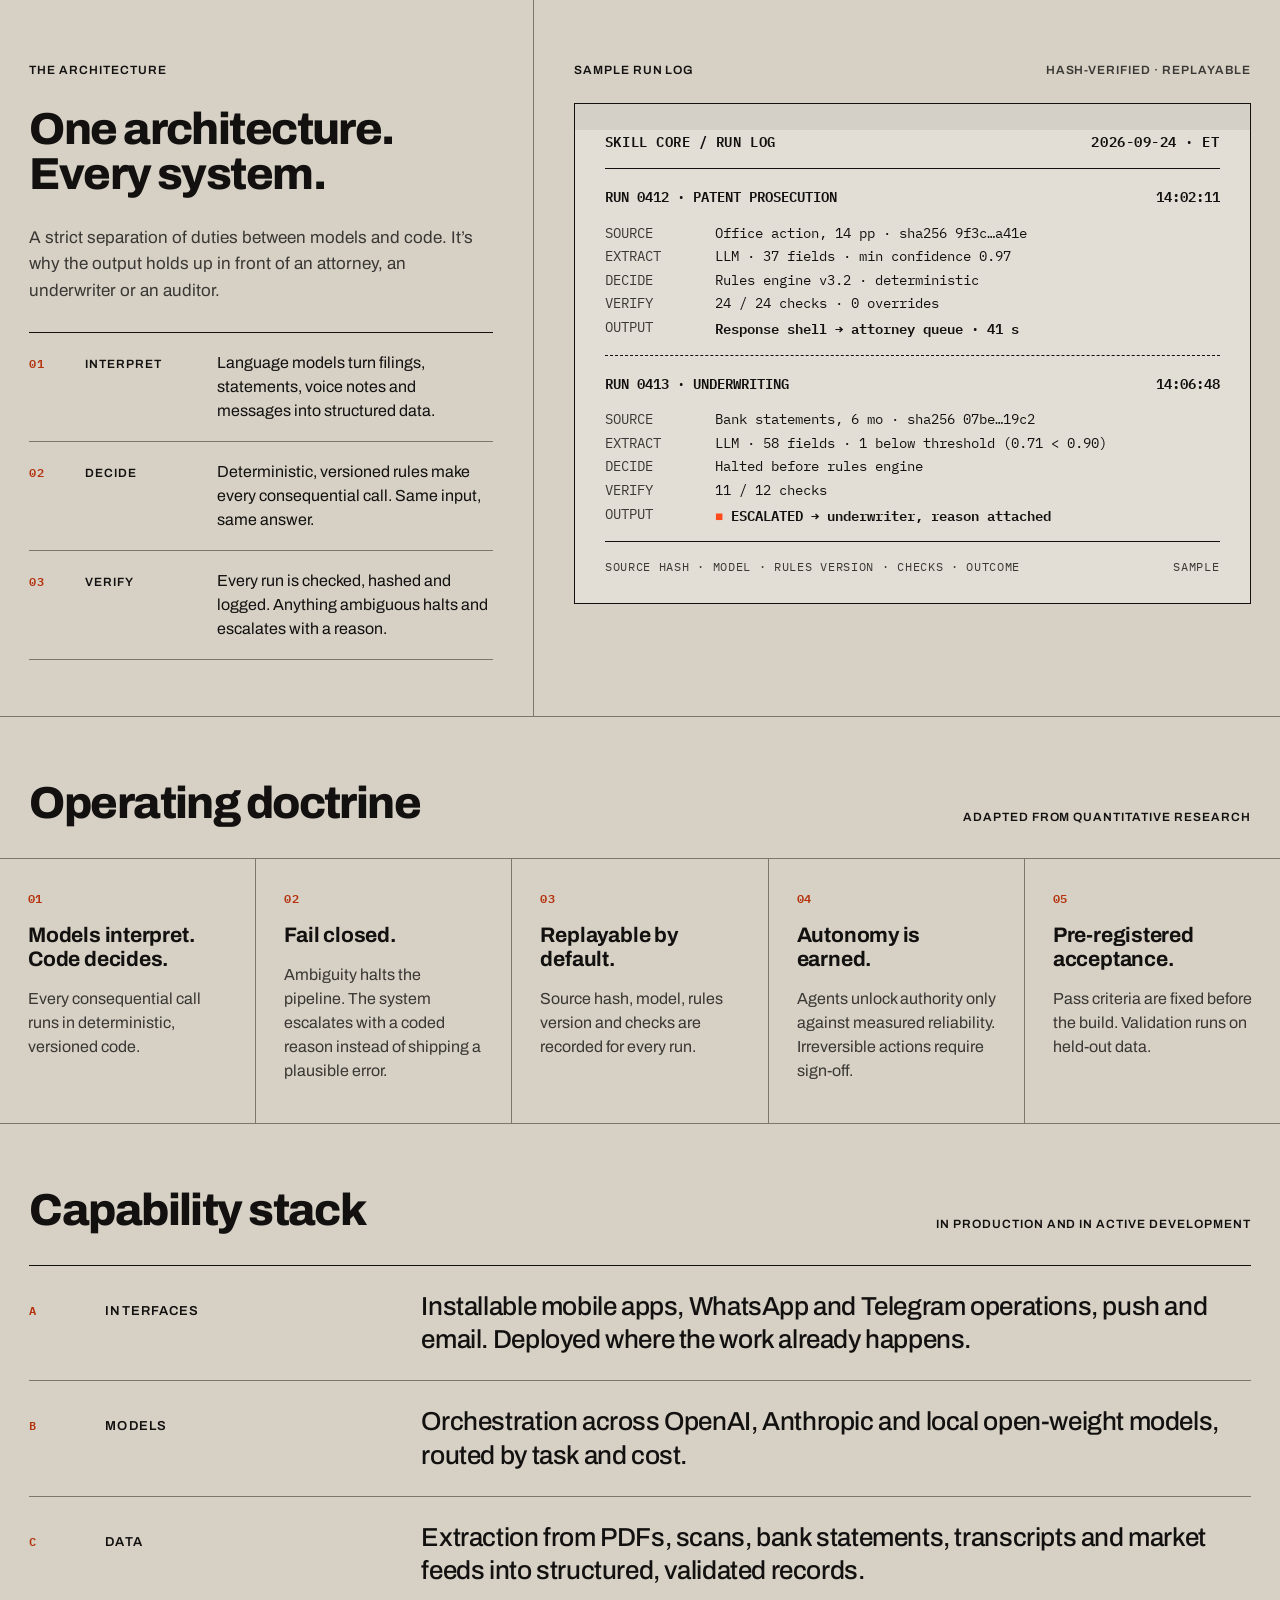
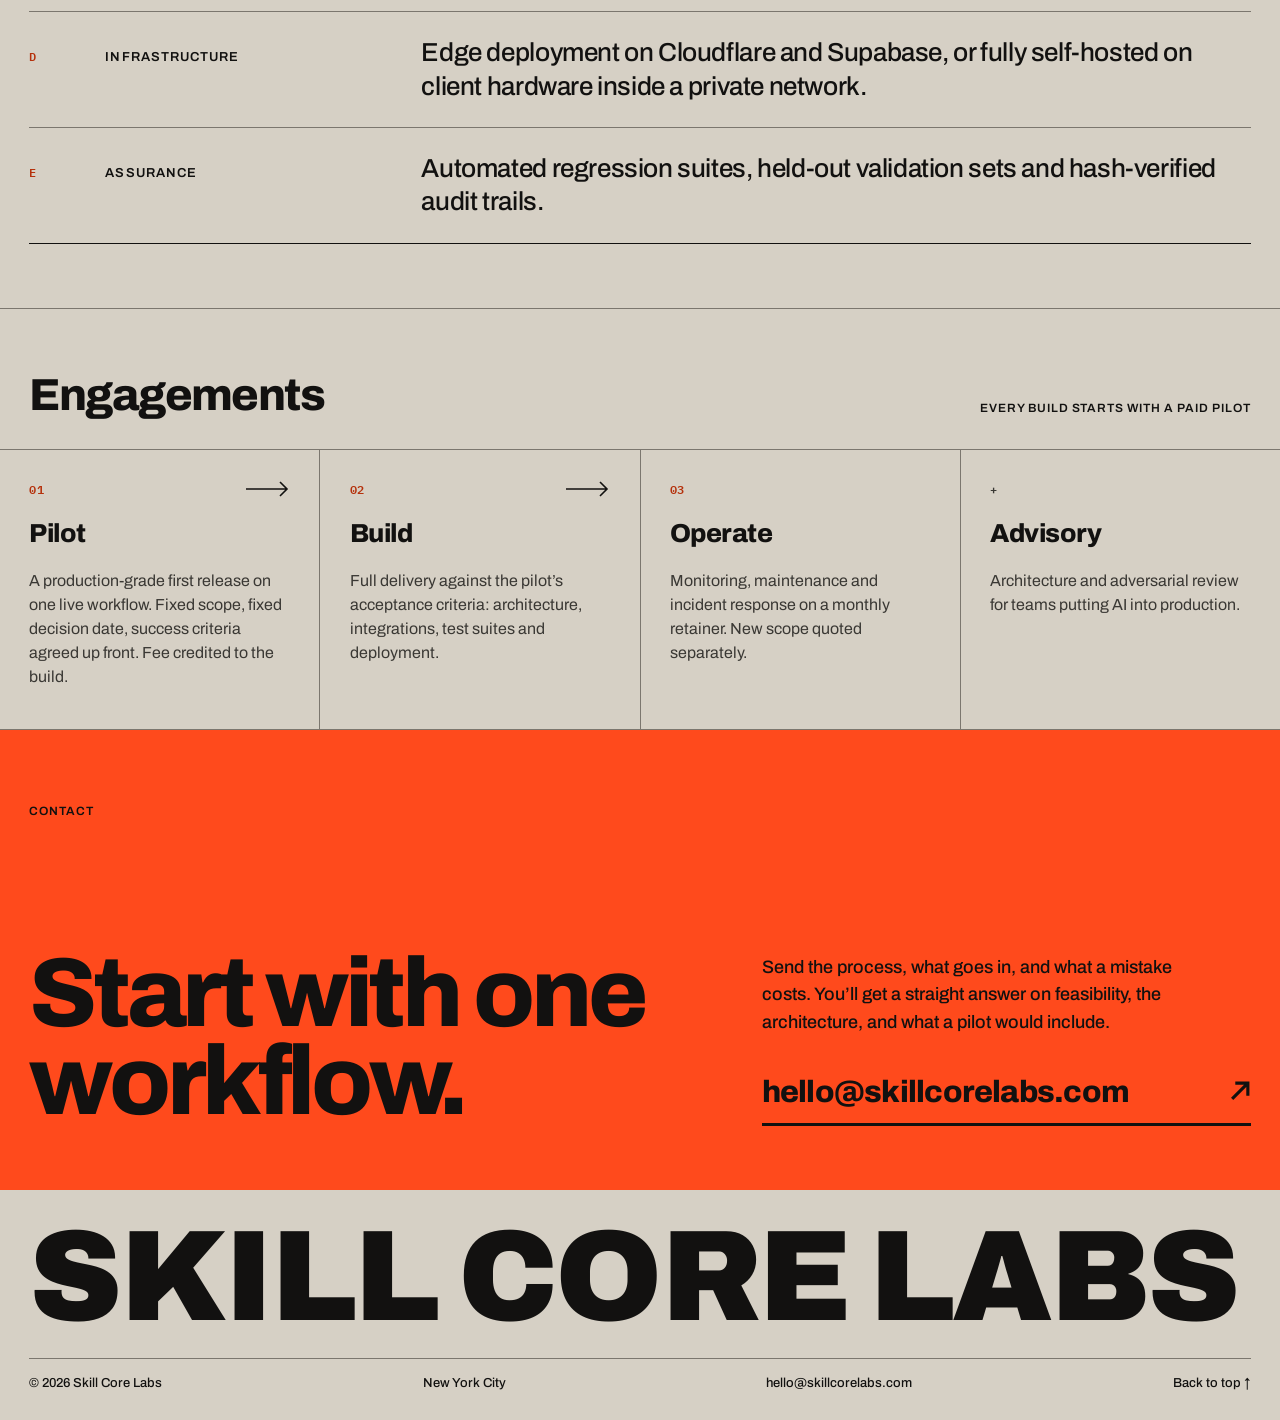
==== commit eab6d063: "Slow counter and broaden automation copy" ====
--- a/index.html
+++ b/index.html
@@ -371,8 +371,8 @@
     <a class="cap" href="#stack">
       <span class="cap-top"><span class="cap-title"><span class="idx">02</span><span>Automation</span></span><span class="arw"><svg width="18" height="18" viewBox="0 0 14 14" aria-hidden="true"><path d="M2 12L12 2M4 2H12V10" fill="none" stroke="currentColor" stroke-width="1.6"/></svg></span></span>
       <svg class="glyph" viewBox="0 0 100 100" aria-hidden="true"><path d="M50 12V88M12 50H88" stroke="currentColor" stroke-width="8"/><circle cx="50" cy="50" r="19" fill="currentColor"/><circle cx="50" cy="10" r="10" fill="currentColor"/><circle cx="90" cy="50" r="10" fill="currentColor"/><circle cx="50" cy="90" r="10" fill="currentColor"/><circle cx="10" cy="50" r="10" fill="currentColor"/></svg>
-      <p>Pipelines that ingest documents, messages and forms, apply the firm’s rules, and return filed work, formatted documents and decisions.</p>
-      <span class="lbl inc">Legal documents · Underwriting · Dispatch</span>
+      <p>Pipelines that ingest documents, messages and forms, apply defined rules, and return structured work, formatted outputs and decisions.</p>
+      <span class="lbl inc">Documents · Operations · Workflows</span>
     </a>
     <a class="cap" href="#stack">
       <span class="cap-top"><span class="cap-title"><span class="idx">03</span><span>AI agents</span></span><span class="arw"><svg width="18" height="18" viewBox="0 0 14 14" aria-hidden="true"><path d="M2 12L12 2M4 2H12V10" fill="none" stroke="currentColor" stroke-width="1.6"/></svg></span></span>
@@ -513,7 +513,7 @@
     el.dataset.counted='1';
     var target=parseInt(el.dataset.count,10)||0;
     if(window.matchMedia&&window.matchMedia('(prefers-reduced-motion: reduce)').matches){el.textContent=String(target);return;}
-    var value=0,stepMs=30;
+    var value=0,stepMs=60;
     el.textContent='000';
     var timer=setInterval(function(){
       value+=1;
